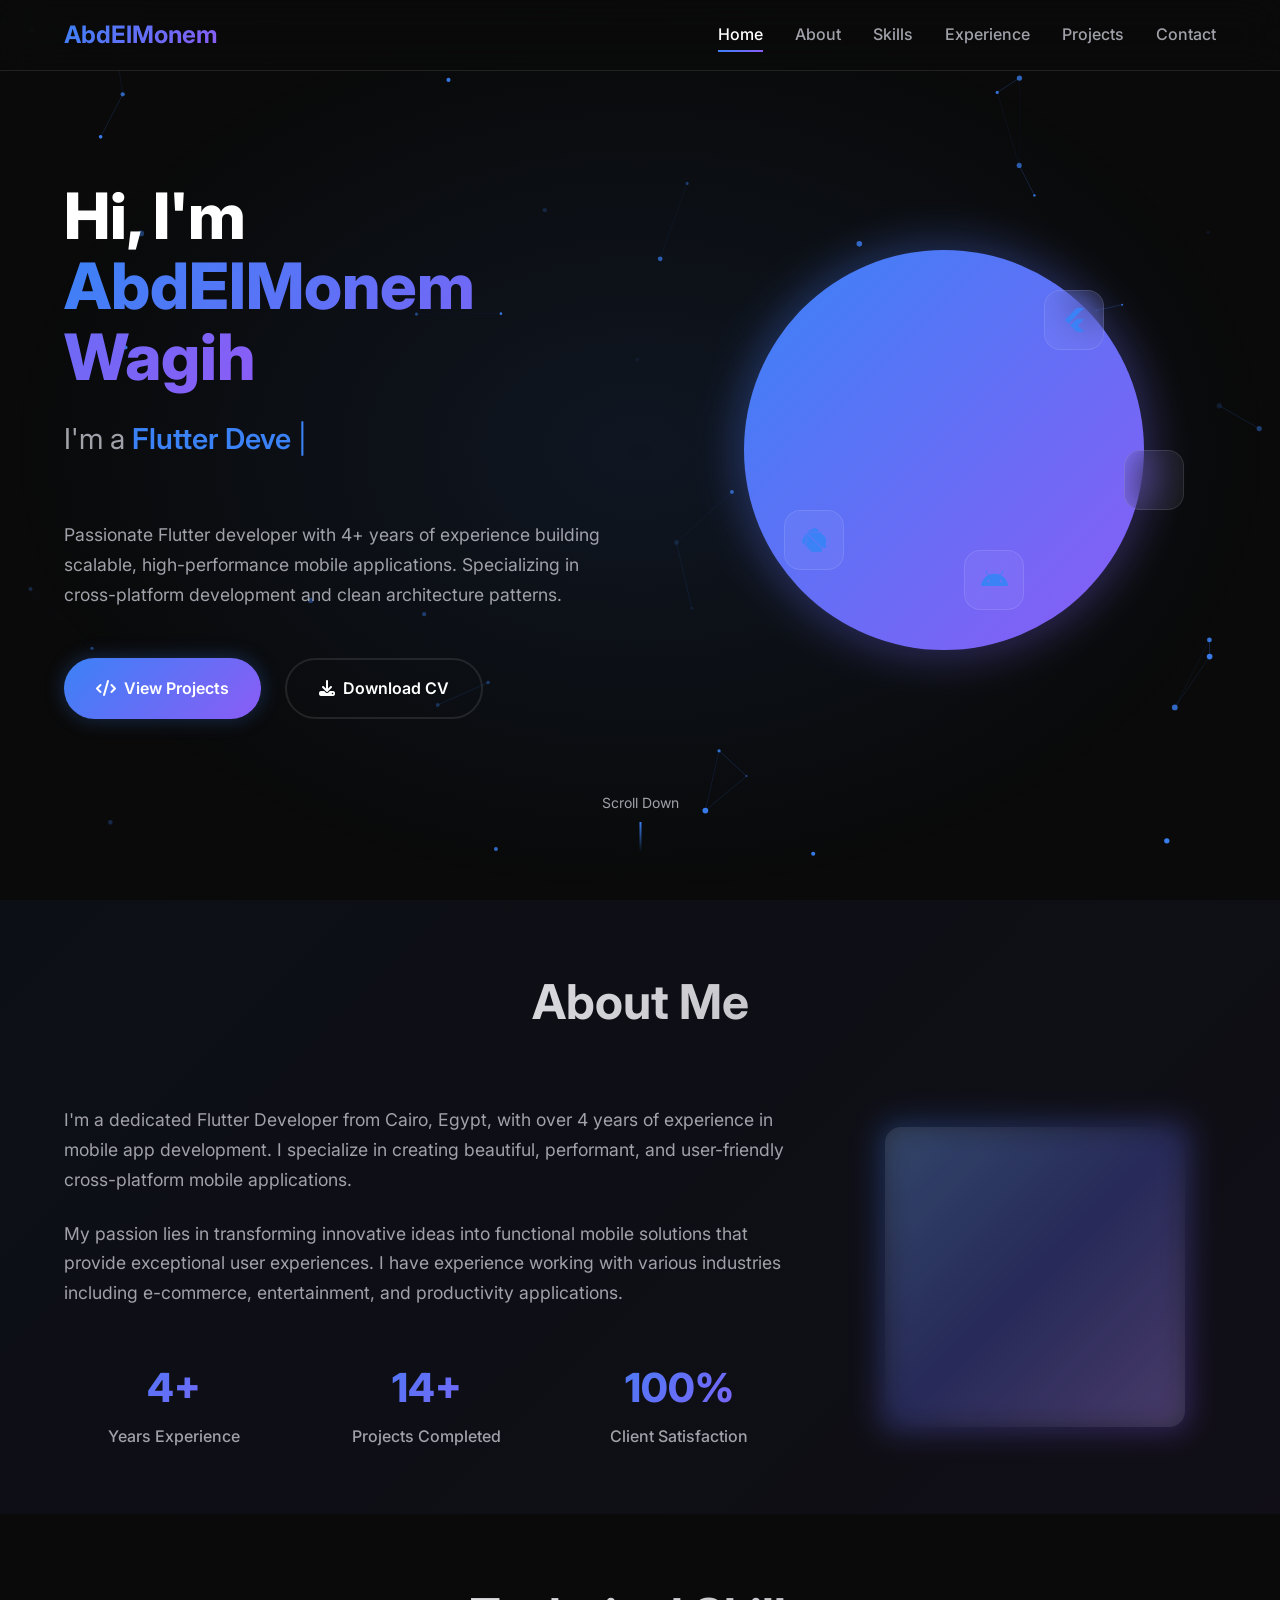
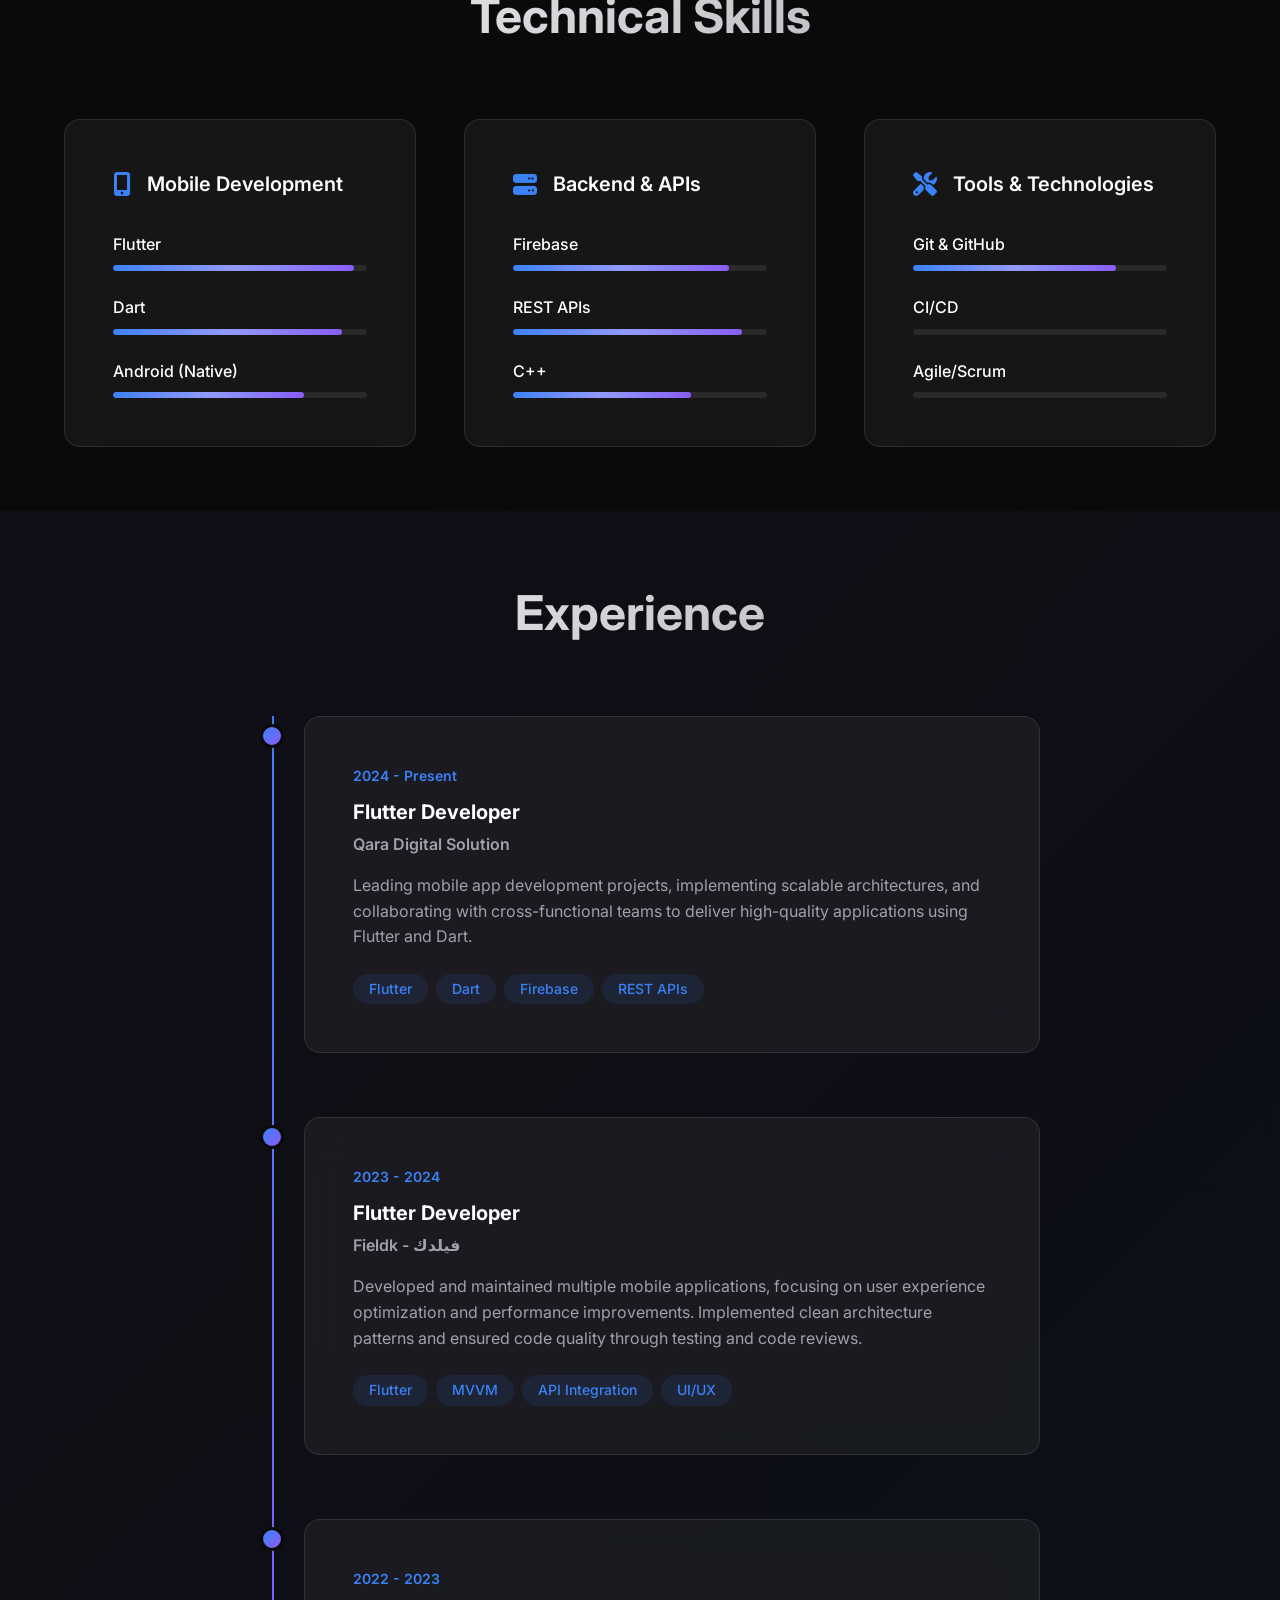
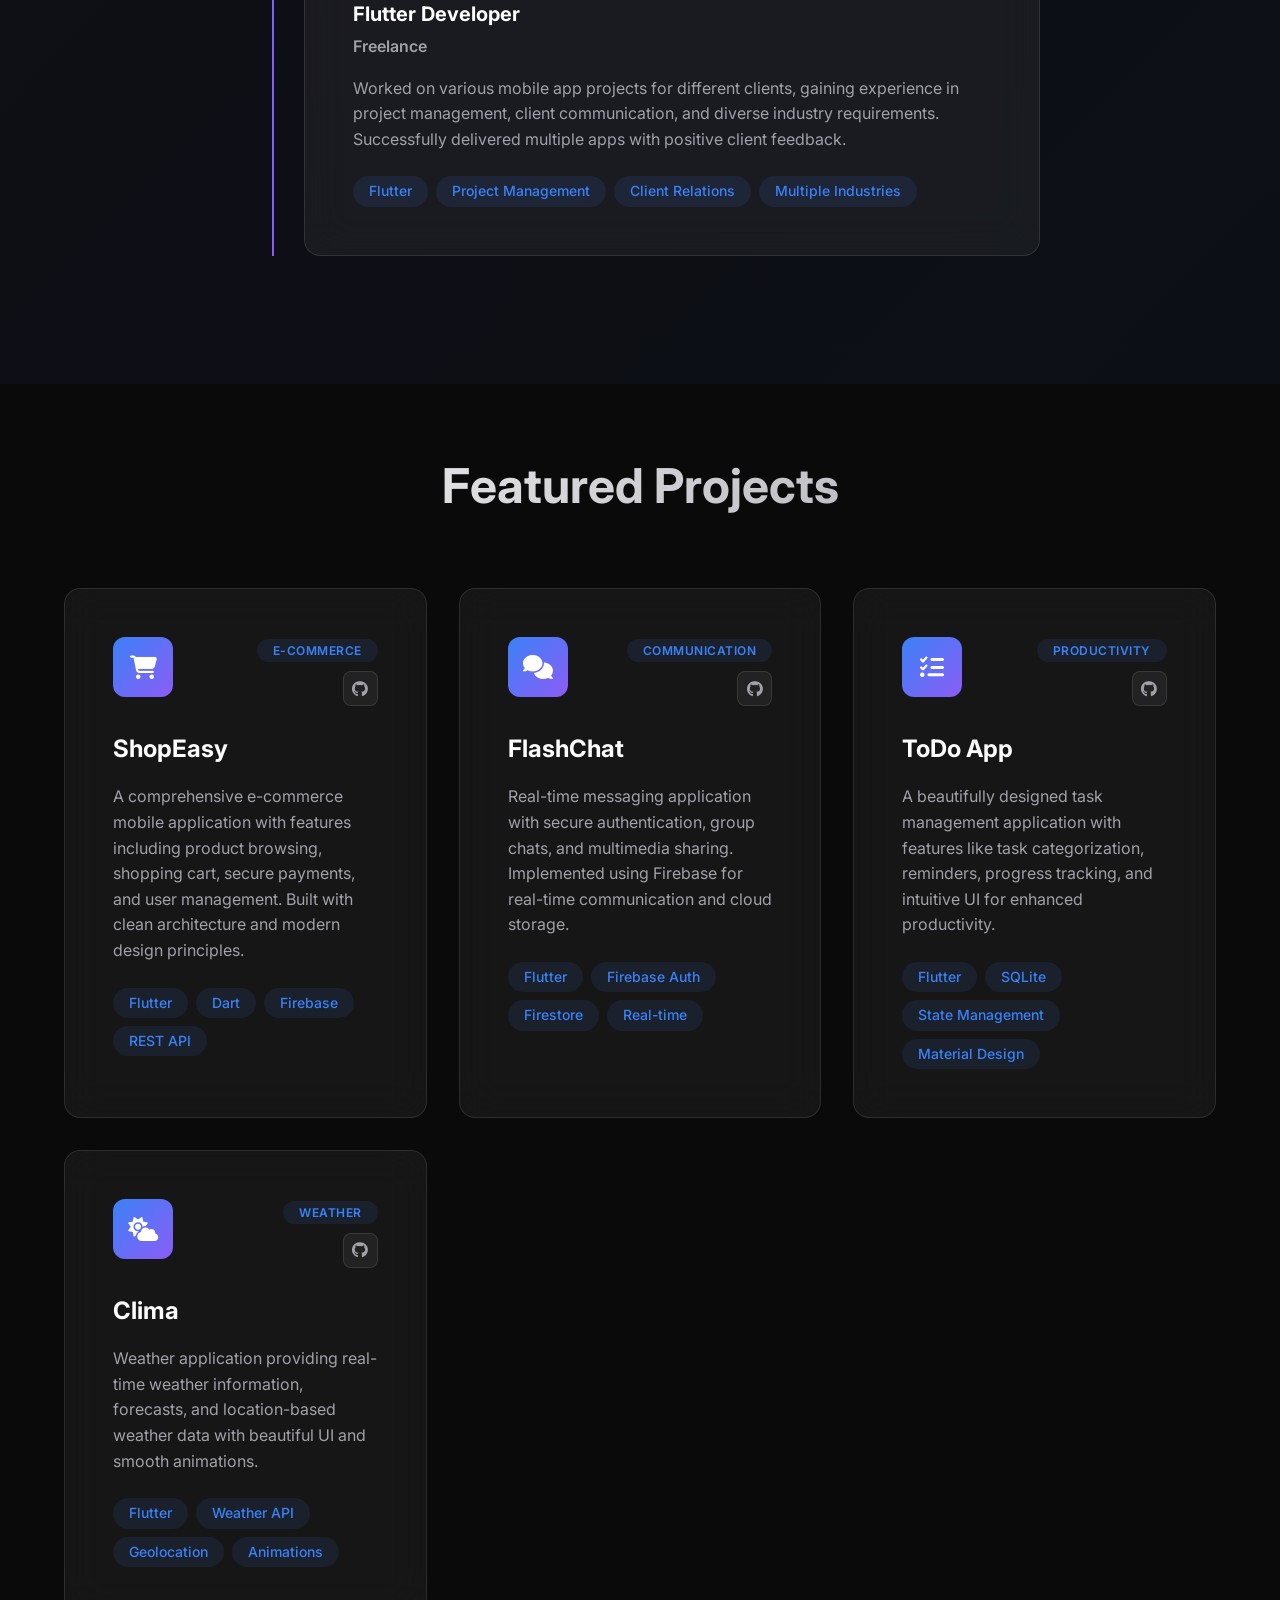
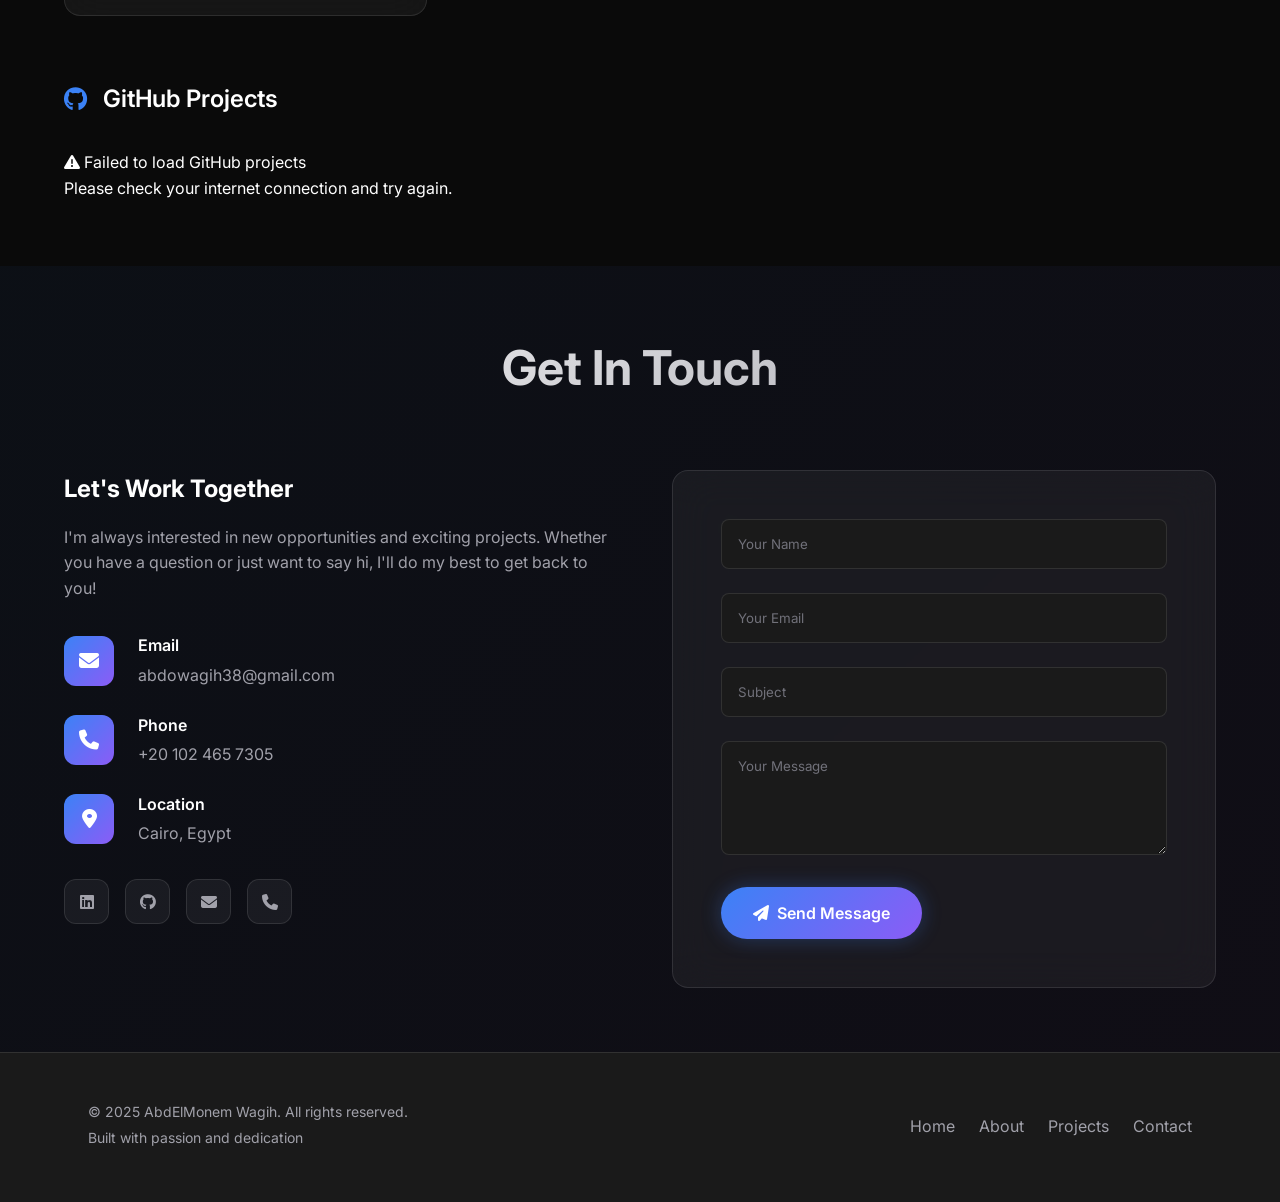
==== index.html @ d9d5246c "first version" ====
<!DOCTYPE html>
<html lang="en">
<head>
    <meta charset="UTF-8">
    <meta name="viewport" content="width=device-width, initial-scale=1.0">
    <title>AbdElMonem Wagih - Flutter Developer | Mobile App Developer</title>
    <meta name="description" content="AbdElMonem Wagih - Flutter Developer with 4+ years of experience in cross-platform mobile app development">
    
    <!-- Open Graph Meta Tags -->
    <meta property="og:title" content="AbdElMonem Wagih - Flutter Developer">
    <meta property="og:description" content="Experienced Flutter Developer specializing in cross-platform mobile applications">
    <meta property="og:type" content="website">
    <meta property="og:url" content="https://abdelmonem-wagih.github.io/portfolio/">
    
    <!-- Fonts -->
    <link rel="preconnect" href="https://fonts.googleapis.com">
    <link rel="preconnect" href="https://fonts.gstatic.com" crossorigin>
    <link href="https://fonts.googleapis.com/css2?family=Inter:wght@300;400;500;600;700;800&display=swap" rel="stylesheet">
    
    <!-- CSS -->
    <link rel="stylesheet" href="style.css">
    
    <!-- Icons -->
    <link rel="stylesheet" href="https://cdnjs.cloudflare.com/ajax/libs/font-awesome/6.4.0/css/all.min.css">
</head>
<body>
    <!-- Particle Background -->
    <canvas id="particleCanvas"></canvas>
    
    <!-- Navigation -->
    <nav class="nav">
        <div class="nav-container">
            <div class="nav-logo">
                <span class="logo-text">AbdElMonem</span>
            </div>
            <ul class="nav-menu">
                <li><a href="#home" class="nav-link">Home</a></li>
                <li><a href="#about" class="nav-link">About</a></li>
                <li><a href="#skills" class="nav-link">Skills</a></li>
                <li><a href="#experience" class="nav-link">Experience</a></li>
                <li><a href="#projects" class="nav-link">Projects</a></li>
                <li><a href="#contact" class="nav-link">Contact</a></li>
            </ul>
            <div class="nav-toggle">
                <span class="bar"></span>
                <span class="bar"></span>
                <span class="bar"></span>
            </div>
        </div>
    </nav>

    <!-- Hero Section -->
    <section id="home" class="hero">
        <div class="hero-container">
            <div class="hero-content">
                <div class="hero-text">
                    <h1 class="hero-title">
                        Hi, I'm <span class="highlight">AbdElMonem Wagih</span>
                    </h1>
                    <div class="typing-container">
                        <span class="typing-prefix">I'm a </span>
                        <span id="typing-text" class="typing-text">Flutter Developer</span>
                        <span class="typing-cursor">|</span>
                    </div>
                    <p class="hero-description">
                        Passionate Flutter developer with 4+ years of experience building scalable, 
                        high-performance mobile applications. Specializing in cross-platform development 
                        and clean architecture patterns.
                    </p>
                    <div class="hero-buttons">
                        <a href="#projects" class="btn btn-primary">
                            <i class="fas fa-code"></i>
                            View Projects
                        </a>
                        <a href="path/to/cv.pdf" class="btn btn-secondary" download>
                            <i class="fas fa-download"></i>
                            Download CV
                        </a>
                    </div>
                </div>
                <div class="hero-visual">
                    <div class="hero-image-container">
                        <div class="hero-image-bg"></div>
                        <div class="floating-elements">
                            <div class="floating-icon"><i class="fab fa-flutter"></i></div>
                            <div class="floating-icon"><i class="fab fa-dart-lang"></i></div>
                            <div class="floating-icon"><i class="fab fa-firebase"></i></div>
                            <div class="floating-icon"><i class="fab fa-android"></i></div>
                        </div>
                    </div>
                </div>
            </div>
            <div class="scroll-indicator">
                <span>Scroll Down</span>
                <div class="scroll-arrow"></div>
            </div>
        </div>
    </section>

    <!-- About Section -->
    <section id="about" class="about">
        <div class="container">
            <h2 class="section-title">About Me</h2>
            <div class="about-content">
                <div class="about-text">
                    <p>
                        I'm a dedicated Flutter Developer from Cairo, Egypt, with over 4 years of experience 
                        in mobile app development. I specialize in creating beautiful, performant, and 
                        user-friendly cross-platform mobile applications.
                    </p>
                    <p>
                        My passion lies in transforming innovative ideas into functional mobile solutions 
                        that provide exceptional user experiences. I have experience working with various 
                        industries including e-commerce, entertainment, and productivity applications.
                    </p>
                    <div class="about-stats">
                        <div class="stat">
                            <div class="stat-number">4+</div>
                            <div class="stat-label">Years Experience</div>
                        </div>
                        <div class="stat">
                            <div class="stat-number">14+</div>
                            <div class="stat-label">Projects Completed</div>
                        </div>
                        <div class="stat">
                            <div class="stat-number">100%</div>
                            <div class="stat-label">Client Satisfaction</div>
                        </div>
                    </div>
                </div>
                <div class="about-image">
                    <div class="image-container">
                        <div class="image-bg"></div>
                    </div>
                </div>
            </div>
        </div>
    </section>

    <!-- Skills Section -->
    <section id="skills" class="skills">
        <div class="container">
            <h2 class="section-title">Technical Skills</h2>
            <div class="skills-grid">
                <!-- Mobile Development -->
                <div class="skill-category">
                    <div class="category-header">
                        <i class="fas fa-mobile-alt"></i>
                        <h3>Mobile Development</h3>
                    </div>
                    <div class="skill-items">
                        <div class="skill-item">
                            <span class="skill-name">Flutter</span>
                            <div class="skill-bar">
                                <div class="skill-progress" data-width="95"></div>
                            </div>
                        </div>
                        <div class="skill-item">
                            <span class="skill-name">Dart</span>
                            <div class="skill-bar">
                                <div class="skill-progress" data-width="90"></div>
                            </div>
                        </div>
                        <div class="skill-item">
                            <span class="skill-name">Android (Native)</span>
                            <div class="skill-bar">
                                <div class="skill-progress" data-width="75"></div>
                            </div>
                        </div>
                    </div>
                </div>

                <!-- Backend & APIs -->
                <div class="skill-category">
                    <div class="category-header">
                        <i class="fas fa-server"></i>
                        <h3>Backend & APIs</h3>
                    </div>
                    <div class="skill-items">
                        <div class="skill-item">
                            <span class="skill-name">Firebase</span>
                            <div class="skill-bar">
                                <div class="skill-progress" data-width="85"></div>
                            </div>
                        </div>
                        <div class="skill-item">
                            <span class="skill-name">REST APIs</span>
                            <div class="skill-bar">
                                <div class="skill-progress" data-width="90"></div>
                            </div>
                        </div>
                        <div class="skill-item">
                            <span class="skill-name">C++</span>
                            <div class="skill-bar">
                                <div class="skill-progress" data-width="70"></div>
                            </div>
                        </div>
                    </div>
                </div>

                <!-- Tools & Technologies -->
                <div class="skill-category">
                    <div class="category-header">
                        <i class="fas fa-tools"></i>
                        <h3>Tools & Technologies</h3>
                    </div>
                    <div class="skill-items">
                        <div class="skill-item">
                            <span class="skill-name">Git & GitHub</span>
                            <div class="skill-bar">
                                <div class="skill-progress" data-width="80"></div>
                            </div>
                        </div>
                        <div class="skill-item">
                            <span class="skill-name">CI/CD</span>
                            <div class="skill-bar">
                                <div class="skill-progress" data-width="70"></div>
                            </div>
                        </div>
                        <div class="skill-item">
                            <span class="skill-name">Agile/Scrum</span>
                            <div class="skill-bar">
                                <div class="skill-progress" data-width="85"></div>
                            </div>
                        </div>
                    </div>
                </div>
            </div>
        </div>
    </section>

    <!-- Experience Section -->
    <section id="experience" class="experience">
        <div class="container">
            <h2 class="section-title">Experience</h2>
            <div class="timeline">
                <div class="timeline-item">
                    <div class="timeline-marker"></div>
                    <div class="timeline-content">
                        <div class="timeline-period">2024 - Present</div>
                        <h3 class="timeline-title">Flutter Developer</h3>
                        <h4 class="timeline-company">Qara Digital Solution</h4>
                        <p class="timeline-description">
                            Leading mobile app development projects, implementing scalable architectures, and 
                            collaborating with cross-functional teams to deliver high-quality applications 
                            using Flutter and Dart.
                        </p>
                        <div class="timeline-skills">
                            <span>Flutter</span>
                            <span>Dart</span>
                            <span>Firebase</span>
                            <span>REST APIs</span>
                        </div>
                    </div>
                </div>

                <div class="timeline-item">
                    <div class="timeline-marker"></div>
                    <div class="timeline-content">
                        <div class="timeline-period">2023 - 2024</div>
                        <h3 class="timeline-title">Flutter Developer</h3>
                        <h4 class="timeline-company">Fieldk - فيلدك</h4>
                        <p class="timeline-description">
                            Developed and maintained multiple mobile applications, focusing on user experience 
                            optimization and performance improvements. Implemented clean architecture patterns 
                            and ensured code quality through testing and code reviews.
                        </p>
                        <div class="timeline-skills">
                            <span>Flutter</span>
                            <span>MVVM</span>
                            <span>API Integration</span>
                            <span>UI/UX</span>
                        </div>
                    </div>
                </div>

                <div class="timeline-item">
                    <div class="timeline-marker"></div>
                    <div class="timeline-content">
                        <div class="timeline-period">2022 - 2023</div>
                        <h3 class="timeline-title">Flutter Developer</h3>
                        <h4 class="timeline-company">Freelance</h4>
                        <p class="timeline-description">
                            Worked on various mobile app projects for different clients, gaining experience 
                            in project management, client communication, and diverse industry requirements. 
                            Successfully delivered multiple apps with positive client feedback.
                        </p>
                        <div class="timeline-skills">
                            <span>Flutter</span>
                            <span>Project Management</span>
                            <span>Client Relations</span>
                            <span>Multiple Industries</span>
                        </div>
                    </div>
                </div>
            </div>
        </div>
    </section>

    <!-- Projects Section -->
    <section id="projects" class="projects">
        <div class="container">
            <h2 class="section-title">Featured Projects</h2>
            
            <!-- Featured Projects from CV -->
            <div class="projects-grid">
                <div class="project-card featured">
                    <div class="project-header">
                        <div class="project-icon">
                            <i class="fas fa-shopping-cart"></i>
                        </div>
                        <div class="project-meta">
                            <span class="project-type">E-Commerce</span>
                            <div class="project-links">
                                <a href="https://github.com/Abdelmonem-wagih/ShopEasy" class="project-link" target="_blank"><i class="fab fa-github"></i></a>
                            </div>
                        </div>
                    </div>
                    <h3 class="project-title">ShopEasy</h3>
                    <p class="project-description">
                        A comprehensive e-commerce mobile application with features including product browsing, 
                        shopping cart, secure payments, and user management. Built with clean architecture and 
                        modern design principles.
                    </p>
                    <div class="project-tech">
                        <span>Flutter</span>
                        <span>Dart</span>
                        <span>Firebase</span>
                        <span>REST API</span>
                    </div>
                </div>

                <div class="project-card featured">
                    <div class="project-header">
                        <div class="project-icon">
                            <i class="fas fa-comments"></i>
                        </div>
                        <div class="project-meta">
                            <span class="project-type">Communication</span>
                            <div class="project-links">
                                <a href="https://github.com/Abdelmonem-wagih/FlashChat" class="project-link" target="_blank"><i class="fab fa-github"></i></a>
                            </div>
                        </div>
                    </div>
                    <h3 class="project-title">FlashChat</h3>
                    <p class="project-description">
                        Real-time messaging application with secure authentication, group chats, and 
                        multimedia sharing. Implemented using Firebase for real-time communication and 
                        cloud storage.
                    </p>
                    <div class="project-tech">
                        <span>Flutter</span>
                        <span>Firebase Auth</span>
                        <span>Firestore</span>
                        <span>Real-time</span>
                    </div>
                </div>

                <div class="project-card featured">
                    <div class="project-header">
                        <div class="project-icon">
                            <i class="fas fa-tasks"></i>
                        </div>
                        <div class="project-meta">
                            <span class="project-type">Productivity</span>
                            <div class="project-links">
                                <a href="https://github.com/Abdelmonem-wagih/ToDo" class="project-link" target="_blank"><i class="fab fa-github"></i></a>
                            </div>
                        </div>
                    </div>
                    <h3 class="project-title">ToDo App</h3>
                    <p class="project-description">
                        A beautifully designed task management application with features like task categorization, 
                        reminders, progress tracking, and intuitive UI for enhanced productivity.
                    </p>
                    <div class="project-tech">
                        <span>Flutter</span>
                        <span>SQLite</span>
                        <span>State Management</span>
                        <span>Material Design</span>
                    </div>
                </div>

                <div class="project-card featured">
                    <div class="project-header">
                        <div class="project-icon">
                            <i class="fas fa-cloud-sun"></i>
                        </div>
                        <div class="project-meta">
                            <span class="project-type">Weather</span>
                            <div class="project-links">
                                <a href="https://github.com/Abdelmonem-wagih/Clima" class="project-link" target="_blank"><i class="fab fa-github"></i></a>
                            </div>
                        </div>
                    </div>
                    <h3 class="project-title">Clima</h3>
                    <p class="project-description">
                        Weather application providing real-time weather information, forecasts, and location-based 
                        weather data with beautiful UI and smooth animations.
                    </p>
                    <div class="project-tech">
                        <span>Flutter</span>
                        <span>Weather API</span>
                        <span>Geolocation</span>
                        <span>Animations</span>
                    </div>
                </div>
            </div>

            <!-- GitHub Projects Section -->
            <div class="github-projects">
                <h3 class="subsection-title">
                    <i class="fab fa-github"></i>
                    GitHub Projects
                </h3>
                <div id="github-projects-container" class="github-grid">
                    <!-- GitHub projects will be loaded here by JavaScript -->
                    <div class="loading-placeholder">
                        <i class="fas fa-spinner fa-spin"></i>
                        <span>Loading GitHub projects...</span>
                    </div>
                </div>
            </div>
        </div>
    </section>

    <!-- Contact Section -->
    <section id="contact" class="contact">
        <div class="container">
            <h2 class="section-title">Get In Touch</h2>
            <div class="contact-content">
                <div class="contact-info">
                    <h3>Let's Work Together</h3>
                    <p>
                        I'm always interested in new opportunities and exciting projects. 
                        Whether you have a question or just want to say hi, I'll do my best to get back to you!
                    </p>
                    
                    <div class="contact-items">
                        <div class="contact-item">
                            <div class="contact-icon">
                                <i class="fas fa-envelope"></i>
                            </div>
                            <div class="contact-details">
                                <h4>Email</h4>
                                <a href="mailto:abdowagih38@gmail.com">abdowagih38@gmail.com</a>
                            </div>
                        </div>
                        
                        <div class="contact-item">
                            <div class="contact-icon">
                                <i class="fas fa-phone"></i>
                            </div>
                            <div class="contact-details">
                                <h4>Phone</h4>
                                <a href="tel:+201024657305">+20 102 465 7305</a>
                            </div>
                        </div>
                        
                        <div class="contact-item">
                            <div class="contact-icon">
                                <i class="fas fa-map-marker-alt"></i>
                            </div>
                            <div class="contact-details">
                                <h4>Location</h4>
                                <span>Cairo, Egypt</span>
                            </div>
                        </div>
                    </div>
                    
                    <div class="social-links">
                        <a href="https://www.linkedin.com/in/abdelmonem-wagih-0301ba197" target="_blank" class="social-link">
                            <i class="fab fa-linkedin"></i>
                        </a>
                        <a href="https://github.com/Abdelmonem-wagih" target="_blank" class="social-link">
                            <i class="fab fa-github"></i>
                        </a>
                        <a href="mailto:abdowagih38@gmail.com" class="social-link">
                            <i class="fas fa-envelope"></i>
                        </a>
                        <a href="tel:+201024657305" class="social-link">
                            <i class="fas fa-phone"></i>
                        </a>
                    </div>
                </div>
                
                <div class="contact-form">
                    <form id="contact-form">
                        <div class="form-group">
                            <input type="text" id="name" name="name" placeholder="Your Name" required>
                        </div>
                        <div class="form-group">
                            <input type="email" id="email" name="email" placeholder="Your Email" required>
                        </div>
                        <div class="form-group">
                            <input type="text" id="subject" name="subject" placeholder="Subject" required>
                        </div>
                        <div class="form-group">
                            <textarea id="message" name="message" placeholder="Your Message" rows="5" required></textarea>
                        </div>
                        <button type="submit" class="btn btn-primary">
                            <i class="fas fa-paper-plane"></i>
                            Send Message
                        </button>
                    </form>
                </div>
            </div>
        </div>
    </section>

    <!-- Footer -->
    <footer class="footer">
        <div class="container">
            <div class="footer-content">
                <div class="footer-text">
                    <p>&copy; 2025 AbdElMonem Wagih. All rights reserved.</p>
                    <p>Built with passion and dedication</p>
                </div>
                <div class="footer-links">
                    <a href="#home">Home</a>
                    <a href="#about">About</a>
                    <a href="#projects">Projects</a>
                    <a href="#contact">Contact</a>
                </div>
            </div>
        </div>
    </footer>

    <!-- JavaScript -->
    <script src="script.js"></script>
</body>
</html>
---- style.css ----
/* ===== CSS VARIABLES ===== */
:root {
    /* Colors */
    --bg-primary: #0a0a0a;
    --bg-secondary: #1a1a1a;
    --bg-tertiary: #2a2a2a;
    --glass-bg: rgba(255, 255, 255, 0.05);
    --glass-border: rgba(255, 255, 255, 0.1);
    --accent: #3b82f6;
    --accent-hover: #2563eb;
    --accent-light: rgba(59, 130, 246, 0.1);
    --text-primary: #ffffff;
    --text-secondary: #a1a1aa;
    --text-muted: #71717a;
    --success: #10b981;
    --warning: #f59e0b;
    --error: #ef4444;
    --purple: #8b5cf6;
    --pink: #ec4899;
    
    /* Typography */
    --font-heading: 'Inter', system-ui, sans-serif;
    --font-body: 'Inter', system-ui, sans-serif;
    --font-mono: 'Monaco', 'Menlo', 'Ubuntu Mono', monospace;
    
    /* Spacing */
    --space-xs: 0.25rem;
    --space-sm: 0.5rem;
    --space-md: 1rem;
    --space-lg: 1.5rem;
    --space-xl: 2rem;
    --space-2xl: 3rem;
    --space-3xl: 4rem;
    
    /* Borders */
    --radius-sm: 0.375rem;
    --radius-md: 0.5rem;
    --radius-lg: 0.75rem;
    --radius-xl: 1rem;
    --radius-full: 999px;
    
    /* Shadows */
    --shadow-sm: 0 1px 2px 0 rgba(0, 0, 0, 0.05);
    --shadow-md: 0 4px 6px -1px rgba(0, 0, 0, 0.1), 0 2px 4px -1px rgba(0, 0, 0, 0.06);
    --shadow-lg: 0 10px 15px -3px rgba(0, 0, 0, 0.1), 0 4px 6px -2px rgba(0, 0, 0, 0.05);
    --shadow-xl: 0 20px 25px -5px rgba(0, 0, 0, 0.1), 0 10px 10px -5px rgba(0, 0, 0, 0.04);
    --shadow-glow: 0 0 20px rgba(59, 130, 246, 0.3);
    
    /* Transitions */
    --transition-fast: 0.15s ease;
    --transition-normal: 0.3s ease;
    --transition-slow: 0.5s ease;
}

/* ===== RESET & BASE STYLES ===== */
* {
    margin: 0;
    padding: 0;
    box-sizing: border-box;
}

html {
    scroll-behavior: smooth;
    font-size: 16px;
}

body {
    font-family: var(--font-body);
    background: var(--bg-primary);
    color: var(--text-primary);
    line-height: 1.6;
    overflow-x: hidden;
    min-height: 100vh;
}

/* ===== UTILITY CLASSES ===== */
.container {
    max-width: 1200px;
    margin: 0 auto;
    padding: 0 var(--space-lg);
}

.glass {
    background: var(--glass-bg);
    backdrop-filter: blur(20px);
    border: 1px solid var(--glass-border);
}

.text-gradient {
    background: linear-gradient(135deg, var(--accent) 0%, var(--purple) 100%);
    -webkit-background-clip: text;
    -webkit-text-fill-color: transparent;
    background-clip: text;
}

/* ===== PARTICLE CANVAS ===== */
#particleCanvas {
    position: fixed;
    top: 0;
    left: 0;
    width: 100%;
    height: 100%;
    z-index: -1;
    pointer-events: none;
}

/* ===== NAVIGATION ===== */
.nav {
    position: fixed;
    top: 0;
    left: 0;
    right: 0;
    z-index: 1000;
    padding: var(--space-md) 0;
    background: rgba(10, 10, 10, 0.8);
    backdrop-filter: blur(20px);
    border-bottom: 1px solid var(--glass-border);
    transition: var(--transition-normal);
}

.nav.scrolled {
    padding: var(--space-sm) 0;
    background: rgba(10, 10, 10, 0.95);
}

.nav-container {
    display: flex;
    align-items: center;
    justify-content: space-between;
    max-width: 1200px;
    margin: 0 auto;
    padding: 0 var(--space-lg);
}

.nav-logo {
    font-size: 1.5rem;
    font-weight: 700;
    color: var(--text-primary);
    text-decoration: none;
}

.logo-text {
    background: linear-gradient(135deg, var(--accent), var(--purple));
    -webkit-background-clip: text;
    -webkit-text-fill-color: transparent;
    background-clip: text;
}

.nav-menu {
    display: flex;
    list-style: none;
    gap: var(--space-xl);
}

.nav-link {
    color: var(--text-secondary);
    text-decoration: none;
    font-weight: 500;
    position: relative;
    transition: var(--transition-normal);
}

.nav-link::after {
    content: '';
    position: absolute;
    bottom: -0.5rem;
    left: 0;
    width: 0;
    height: 2px;
    background: linear-gradient(135deg, var(--accent), var(--purple));
    transition: var(--transition-normal);
}

.nav-link:hover,
.nav-link.active {
    color: var(--text-primary);
}

.nav-link:hover::after,
.nav-link.active::after {
    width: 100%;
}

.nav-toggle {
    display: none;
    flex-direction: column;
    gap: 0.25rem;
    cursor: pointer;
}

.bar {
    width: 25px;
    height: 2px;
    background: var(--text-primary);
    transition: var(--transition-normal);
}

/* ===== HERO SECTION ===== */
.hero {
    min-height: 100vh;
    display: flex;
    align-items: center;
    position: relative;
    padding: var(--space-3xl) 0;
    background: radial-gradient(ellipse at center, rgba(59, 130, 246, 0.1) 0%, transparent 70%);
}

.hero-container {
    max-width: 1200px;
    margin: 0 auto;
    padding: 0 var(--space-lg);
    width: 100%;
}

.hero-content {
    display: grid;
    grid-template-columns: 1fr 1fr;
    gap: var(--space-3xl);
    align-items: center;
}

.hero-title {
    font-size: clamp(2.5rem, 5vw, 4rem);
    font-weight: 800;
    line-height: 1.1;
    margin-bottom: var(--space-lg);
}

.highlight {
    background: linear-gradient(135deg, var(--accent), var(--purple));
    -webkit-background-clip: text;
    -webkit-text-fill-color: transparent;
    background-clip: text;
}

.typing-container {
    font-size: clamp(1.25rem, 3vw, 1.8rem);
    margin-bottom: var(--space-xl);
    min-height: 2.5em;
}

.typing-prefix {
    color: var(--text-secondary);
}

.typing-text {
    color: var(--accent);
    font-weight: 600;
}

.typing-cursor {
    color: var(--accent);
    animation: blink 1s infinite;
}

@keyframes blink {
    0%, 50% { opacity: 1; }
    51%, 100% { opacity: 0; }
}

.hero-description {
    font-size: 1.1rem;
    color: var(--text-secondary);
    line-height: 1.7;
    margin-bottom: var(--space-2xl);
    max-width: 600px;
}

.hero-buttons {
    display: flex;
    gap: var(--space-lg);
    flex-wrap: wrap;
}

.btn {
    display: inline-flex;
    align-items: center;
    gap: var(--space-sm);
    padding: var(--space-md) var(--space-xl);
    border-radius: var(--radius-full);
    font-weight: 600;
    text-decoration: none;
    transition: var(--transition-normal);
    border: none;
    cursor: pointer;
    font-family: var(--font-body);
    font-size: 1rem;
}

.btn-primary {
    background: linear-gradient(135deg, var(--accent), var(--purple));
    color: var(--text-primary);
    box-shadow: var(--shadow-glow);
}

.btn-primary:hover {
    transform: translateY(-2px);
    box-shadow: 0 10px 30px rgba(59, 130, 246, 0.4);
}

.btn-secondary {
    background: transparent;
    color: var(--text-primary);
    border: 2px solid var(--glass-border);
}

.btn-secondary:hover {
    background: var(--glass-bg);
    border-color: var(--accent);
    transform: translateY(-2px);
}

.hero-visual {
    position: relative;
    display: flex;
    justify-content: center;
    align-items: center;
}

.hero-image-container {
    position: relative;
    width: 400px;
    height: 400px;
}

.hero-image-bg {
    width: 100%;
    height: 100%;
    background: linear-gradient(135deg, var(--accent), var(--purple));
    border-radius: 50%;
    position: relative;
    animation: float 6s ease-in-out infinite;
}

.hero-image-bg::before {
    content: '';
    position: absolute;
    inset: -10px;
    background: linear-gradient(135deg, var(--accent), var(--purple));
    border-radius: 50%;
    z-index: -1;
    filter: blur(20px);
    opacity: 0.3;
}

@keyframes float {
    0%, 100% { transform: translateY(0px); }
    50% { transform: translateY(-20px); }
}

.floating-elements {
    position: absolute;
    inset: 0;
}

.floating-icon {
    position: absolute;
    width: 60px;
    height: 60px;
    background: var(--glass-bg);
    backdrop-filter: blur(20px);
    border: 1px solid var(--glass-border);
    border-radius: var(--radius-xl);
    display: flex;
    align-items: center;
    justify-content: center;
    font-size: 1.5rem;
    color: var(--accent);
    animation: floatIcon 4s ease-in-out infinite;
}

.floating-icon:nth-child(1) {
    top: 10%;
    right: 10%;
    animation-delay: 0s;
}

.floating-icon:nth-child(2) {
    bottom: 20%;
    left: 10%;
    animation-delay: 1s;
}

.floating-icon:nth-child(3) {
    top: 50%;
    right: -10%;
    animation-delay: 2s;
}

.floating-icon:nth-child(4) {
    bottom: 10%;
    right: 30%;
    animation-delay: 3s;
}

@keyframes floatIcon {
    0%, 100% { transform: translateY(0px) rotate(0deg); }
    50% { transform: translateY(-10px) rotate(10deg); }
}

.scroll-indicator {
    position: absolute;
    bottom: var(--space-2xl);
    left: 50%;
    transform: translateX(-50%);
    display: flex;
    flex-direction: column;
    align-items: center;
    gap: var(--space-sm);
    color: var(--text-secondary);
    font-size: 0.875rem;
}

.scroll-arrow {
    width: 2px;
    height: 30px;
    background: linear-gradient(to bottom, var(--accent), transparent);
    animation: scrollArrow 2s ease-in-out infinite;
}

@keyframes scrollArrow {
    0%, 100% { transform: translateY(0); opacity: 1; }
    50% { transform: translateY(10px); opacity: 0.5; }
}

/* ===== SECTION STYLES ===== */
section {
    padding: var(--space-3xl) 0;
    position: relative;
}

.section-title {
    font-size: clamp(2rem, 4vw, 3rem);
    font-weight: 700;
    text-align: center;
    margin-bottom: var(--space-3xl);
    background: linear-gradient(135deg, var(--text-primary), var(--text-secondary));
    -webkit-background-clip: text;
    -webkit-text-fill-color: transparent;
    background-clip: text;
}

.subsection-title {
    font-size: 1.5rem;
    font-weight: 600;
    margin-bottom: var(--space-xl);
    display: flex;
    align-items: center;
    gap: var(--space-md);
    color: var(--text-primary);
}

.subsection-title i {
    color: var(--accent);
}

/* ===== ABOUT SECTION ===== */
.about {
    background: linear-gradient(135deg, rgba(59, 130, 246, 0.05) 0%, rgba(139, 92, 246, 0.05) 100%);
}

.about-content {
    display: grid;
    grid-template-columns: 2fr 1fr;
    gap: var(--space-3xl);
    align-items: center;
}

.about-text p {
    font-size: 1.1rem;
    color: var(--text-secondary);
    line-height: 1.7;
    margin-bottom: var(--space-lg);
}

.about-stats {
    display: grid;
    grid-template-columns: repeat(3, 1fr);
    gap: var(--space-xl);
    margin-top: var(--space-2xl);
}

.stat {
    text-align: center;
}

.stat-number {
    font-size: 2.5rem;
    font-weight: 800;
    background: linear-gradient(135deg, var(--accent), var(--purple));
    -webkit-background-clip: text;
    -webkit-text-fill-color: transparent;
    background-clip: text;
    margin-bottom: var(--space-xs);
}

.stat-label {
    color: var(--text-secondary);
    font-weight: 500;
}

.about-image {
    display: flex;
    justify-content: center;
}

.image-container {
    width: 300px;
    height: 300px;
    position: relative;
}

.image-bg {
    width: 100%;
    height: 100%;
    background: linear-gradient(135deg, var(--accent), var(--purple));
    border-radius: var(--radius-xl);
    position: relative;
    background-image: linear-gradient(135deg, 
        rgba(255, 255, 255, 0.1) 0%, 
        transparent 50%, 
        rgba(255, 255, 255, 0.1) 100%);
}

.image-bg::before {
    content: '';
    position: absolute;
    inset: -5px;
    background: linear-gradient(135deg, var(--accent), var(--purple));
    border-radius: var(--radius-xl);
    z-index: -1;
    filter: blur(15px);
    opacity: 0.3;
}

/* ===== SKILLS SECTION ===== */
.skills-grid {
    display: grid;
    grid-template-columns: repeat(auto-fit, minmax(350px, 1fr));
    gap: var(--space-2xl);
}

.skill-category {
    background: var(--glass-bg);
    backdrop-filter: blur(20px);
    border: 1px solid var(--glass-border);
    border-radius: var(--radius-xl);
    padding: var(--space-2xl);
    transition: var(--transition-normal);
}

.skill-category:hover {
    transform: translateY(-5px);
    box-shadow: var(--shadow-xl);
}

.category-header {
    display: flex;
    align-items: center;
    gap: var(--space-md);
    margin-bottom: var(--space-xl);
}

.category-header i {
    font-size: 1.5rem;
    color: var(--accent);
}

.category-header h3 {
    font-size: 1.25rem;
    font-weight: 600;
    color: var(--text-primary);
}

.skill-items {
    display: flex;
    flex-direction: column;
    gap: var(--space-lg);
}

.skill-item {
    display: flex;
    flex-direction: column;
    gap: var(--space-sm);
}

.skill-name {
    font-weight: 500;
    color: var(--text-primary);
}

.skill-bar {
    width: 100%;
    height: 6px;
    background: var(--bg-tertiary);
    border-radius: var(--radius-full);
    overflow: hidden;
}

.skill-progress {
    height: 100%;
    background: linear-gradient(135deg, var(--accent), var(--purple));
    border-radius: var(--radius-full);
    width: 0;
    transition: width 1.5s cubic-bezier(0.4, 0, 0.2, 1);
    position: relative;
}

.skill-progress::after {
    content: '';
    position: absolute;
    top: 0;
    right: 0;
    width: 100%;
    height: 100%;
    background: linear-gradient(90deg, transparent, rgba(255, 255, 255, 0.3), transparent);
    animation: shimmer 2s ease-in-out infinite;
}

@keyframes shimmer {
    0% { transform: translateX(-100%); }
    100% { transform: translateX(100%); }
}

/* ===== EXPERIENCE SECTION ===== */
.experience {
    background: linear-gradient(135deg, rgba(139, 92, 246, 0.05) 0%, rgba(59, 130, 246, 0.05) 100%);
}

.timeline {
    position: relative;
    max-width: 800px;
    margin: 0 auto;
}

.timeline::before {
    content: '';
    position: absolute;
    left: 2rem;
    top: 0;
    bottom: 0;
    width: 2px;
    background: linear-gradient(to bottom, var(--accent), var(--purple));
}

.timeline-item {
    position: relative;
    margin-bottom: var(--space-3xl);
    padding-left: var(--space-3xl);
}

.timeline-marker {
    position: absolute;
    left: 1.25rem;
    top: 0.5rem;
    width: 1.5rem;
    height: 1.5rem;
    background: linear-gradient(135deg, var(--accent), var(--purple));
    border-radius: 50%;
    border: 3px solid var(--bg-primary);
}

.timeline-content {
    background: var(--glass-bg);
    backdrop-filter: blur(20px);
    border: 1px solid var(--glass-border);
    border-radius: var(--radius-xl);
    padding: var(--space-2xl);
    transition: var(--transition-normal);
}

.timeline-content:hover {
    transform: translateY(-5px);
    box-shadow: var(--shadow-xl);
}

.timeline-period {
    color: var(--accent);
    font-weight: 600;
    font-size: 0.875rem;
    margin-bottom: var(--space-sm);
}

.timeline-title {
    font-size: 1.25rem;
    font-weight: 700;
    color: var(--text-primary);
    margin-bottom: var(--space-xs);
}

.timeline-company {
    color: var(--text-secondary);
    font-weight: 600;
    margin-bottom: var(--space-md);
}

.timeline-description {
    color: var(--text-secondary);
    line-height: 1.6;
    margin-bottom: var(--space-lg);
}

.timeline-skills {
    display: flex;
    flex-wrap: wrap;
    gap: var(--space-sm);
}

.timeline-skills span {
    background: rgba(59, 130, 246, 0.1);
    color: var(--accent);
    padding: var(--space-xs) var(--space-md);
    border-radius: var(--radius-full);
    font-size: 0.875rem;
    font-weight: 500;
}

/* ===== PROJECTS SECTION ===== */
.projects-grid {
    display: grid;
    grid-template-columns: repeat(auto-fit, minmax(350px, 1fr));
    gap: var(--space-xl);
    margin-bottom: var(--space-3xl);
}

.project-card {
    background: var(--glass-bg);
    backdrop-filter: blur(20px);
    border: 1px solid var(--glass-border);
    border-radius: var(--radius-xl);
    padding: var(--space-2xl);
    transition: var(--transition-normal);
    position: relative;
    overflow: hidden;
}

.project-card::before {
    content: '';
    position: absolute;
    inset: 0;
    background: linear-gradient(135deg, rgba(59, 130, 246, 0.1), rgba(139, 92, 246, 0.1));
    opacity: 0;
    transition: var(--transition-normal);
}

.project-card:hover::before {
    opacity: 1;
}

.project-card:hover {
    transform: translateY(-10px) scale(1.02);
    box-shadow: var(--shadow-xl);
}

.project-header {
    display: flex;
    justify-content: space-between;
    align-items: flex-start;
    margin-bottom: var(--space-lg);
    position: relative;
    z-index: 2;
}

.project-icon {
    width: 60px;
    height: 60px;
    background: linear-gradient(135deg, var(--accent), var(--purple));
    border-radius: var(--radius-lg);
    display: flex;
    align-items: center;
    justify-content: center;
    font-size: 1.5rem;
    color: var(--text-primary);
}

.project-meta {
    text-align: right;
}

.project-type {
    background: rgba(59, 130, 246, 0.1);
    color: var(--accent);
    padding: var(--space-xs) var(--space-md);
    border-radius: var(--radius-full);
    font-size: 0.75rem;
    font-weight: 600;
    text-transform: uppercase;
    letter-spacing: 0.5px;
}

.project-links {
    display: flex;
    gap: var(--space-sm);
    margin-top: var(--space-sm);
    justify-content: flex-end;
}

.project-link {
    width: 35px;
    height: 35px;
    background: var(--glass-bg);
    border: 1px solid var(--glass-border);
    border-radius: var(--radius-md);
    display: flex;
    align-items: center;
    justify-content: center;
    color: var(--text-secondary);
    text-decoration: none;
    transition: var(--transition-normal);
}

.project-link:hover {
    color: var(--accent);
    border-color: var(--accent);
    transform: translateY(-2px);
}

.project-title {
    font-size: 1.5rem;
    font-weight: 700;
    color: var(--text-primary);
    margin-bottom: var(--space-md);
    position: relative;
    z-index: 2;
}

.project-description {
    color: var(--text-secondary);
    line-height: 1.6;
    margin-bottom: var(--space-lg);
    position: relative;
    z-index: 2;
}

.project-tech {
    display: flex;
    flex-wrap: wrap;
    gap: var(--space-sm);
    position: relative;
    z-index: 2;
}

.project-tech span {
    background: rgba(59, 130, 246, 0.1);
    color: var(--accent);
    padding: var(--space-xs) var(--space-md);
    border-radius: var(--radius-full);
    font-size: 0.875rem;
    font-weight: 500;
}

/* GitHub Projects */
.github-grid {
    display: grid;
    grid-template-columns: repeat(auto-fit, minmax(300px, 1fr));
    gap: var(--space-xl);
}

.github-card {
    background: var(--glass-bg);
    backdrop-filter: blur(20px);
    border: 1px solid var(--glass-border);
    border-radius: var(--radius-lg);
    padding: var(--space-lg);
    transition: var(--transition-normal);
    display: flex;
    flex-direction: column;
}

.github-card:hover {
    transform: translateY(-5px);
    box-shadow: var(--shadow-lg);
}

.github-header {
    display: flex;
    justify-content: space-between;
    align-items: center;
    margin-bottom: var(--space-md);
}

.github-title {
    font-weight: 600;
    color: var(--text-primary);
    text-decoration: none;
}

.github-title:hover {
    color: var(--accent);
}

.github-stats {
    display: flex;
    gap: var(--space-md);
    font-size: 0.875rem;
    color: var(--text-secondary);
}

.github-description {
    color: var(--text-secondary);
    line-height: 1.5;
    margin-bottom: var(--space-md);
    flex-grow: 1;
}

.github-footer {
    display: flex;
    justify-content: space-between;
    align-items: center;
}

.github-language {
    display: flex;
    align-items: center;
    gap: var(--space-sm);
    font-size: 0.875rem;
    color: var(--text-secondary);
}

.language-dot {
    width: 10px;
    height: 10px;
    border-radius: 50%;
}

.loading-placeholder {
    display: flex;
    flex-direction: column;
    align-items: center;
    gap: var(--space-md);
    padding: var(--space-2xl);
    color: var(--text-secondary);
}

.loading-placeholder i {
    font-size: 2rem;
    color: var(--accent);
}

/* ===== CONTACT SECTION ===== */
.contact {
    background: linear-gradient(135deg, rgba(59, 130, 246, 0.05) 0%, rgba(139, 92, 246, 0.05) 100%);
}

.contact-content {
    display: grid;
    grid-template-columns: 1fr 1fr;
    gap: var(--space-3xl);
}

.contact-info h3 {
    font-size: 1.5rem;
    font-weight: 700;
    color: var(--text-primary);
    margin-bottom: var(--space-md);
}

.contact-info p {
    color: var(--text-secondary);
    line-height: 1.6;
    margin-bottom: var(--space-xl);
}

.contact-items {
    display: flex;
    flex-direction: column;
    gap: var(--space-lg);
    margin-bottom: var(--space-xl);
}

.contact-item {
    display: flex;
    align-items: center;
    gap: var(--space-lg);
}

.contact-icon {
    width: 50px;
    height: 50px;
    background: linear-gradient(135deg, var(--accent), var(--purple));
    border-radius: var(--radius-lg);
    display: flex;
    align-items: center;
    justify-content: center;
    font-size: 1.25rem;
    color: var(--text-primary);
}

.contact-details h4 {
    font-weight: 600;
    color: var(--text-primary);
    margin-bottom: var(--space-xs);
}

.contact-details a,
.contact-details span {
    color: var(--text-secondary);
    text-decoration: none;
}

.contact-details a:hover {
    color: var(--accent);
}

.social-links {
    display: flex;
    gap: var(--space-md);
}

.social-link {
    width: 45px;
    height: 45px;
    background: var(--glass-bg);
    border: 1px solid var(--glass-border);
    border-radius: var(--radius-lg);
    display: flex;
    align-items: center;
    justify-content: center;
    color: var(--text-secondary);
    text-decoration: none;
    transition: var(--transition-normal);
}

.social-link:hover {
    color: var(--accent);
    border-color: var(--accent);
    transform: translateY(-2px);
}

/* Contact Form */
.contact-form {
    background: var(--glass-bg);
    backdrop-filter: blur(20px);
    border: 1px solid var(--glass-border);
    border-radius: var(--radius-xl);
    padding: var(--space-2xl);
}

.form-group {
    margin-bottom: var(--space-lg);
}

.form-group input,
.form-group textarea {
    width: 100%;
    padding: var(--space-md);
    background: var(--bg-secondary);
    border: 1px solid var(--glass-border);
    border-radius: var(--radius-md);
    color: var(--text-primary);
    font-family: var(--font-body);
    transition: var(--transition-normal);
}

.form-group input:focus,
.form-group textarea:focus {
    outline: none;
    border-color: var(--accent);
    box-shadow: 0 0 0 3px rgba(59, 130, 246, 0.1);
}

.form-group input::placeholder,
.form-group textarea::placeholder {
    color: var(--text-muted);
}

/* ===== FOOTER ===== */
.footer {
    background: var(--bg-secondary);
    padding: var(--space-2xl) 0;
    border-top: 1px solid var(--glass-border);
}

.footer-content {
    display: flex;
    justify-content: space-between;
    align-items: center;
    flex-wrap: wrap;
    gap: var(--space-lg);
    max-width: 1200px;
    margin: 0 auto;
    padding: 0 var(--space-lg);
}

.footer-text p {
    color: var(--text-secondary);
    font-size: 0.875rem;
    margin-bottom: var(--space-xs);
}

.footer-links {
    display: flex;
    gap: var(--space-lg);
}

.footer-links a {
    color: var(--text-secondary);
    text-decoration: none;
    transition: var(--transition-normal);
}

.footer-links a:hover {
    color: var(--accent);
}

/* ===== RESPONSIVE DESIGN ===== */
@media (max-width: 768px) {
    .nav-menu {
        position: fixed;
        top: 100%;
        left: 0;
        right: 0;
        background: rgba(10, 10, 10, 0.98);
        backdrop-filter: blur(20px);
        flex-direction: column;
        padding: var(--space-xl);
        gap: var(--space-lg);
        border-top: 1px solid var(--glass-border);
        transform: translateX(-100%);
        transition: var(--transition-normal);
    }
    
    .nav-menu.active {
        transform: translateX(0);
    }
    
    .nav-toggle {
        display: flex;
    }
    
    .hero-content {
        grid-template-columns: 1fr;
        text-align: center;
        gap: var(--space-2xl);
    }
    
    .hero-visual {
        order: -1;
    }
    
    .hero-image-container {
        width: 250px;
        height: 250px;
    }
    
    .about-content {
        grid-template-columns: 1fr;
        text-align: center;
    }
    
    .about-stats {
        justify-content: center;
    }
    
    .skills-grid {
        grid-template-columns: 1fr;
    }
    
    .projects-grid,
    .github-grid {
        grid-template-columns: 1fr;
    }
    
    .contact-content {
        grid-template-columns: 1fr;
        gap: var(--space-2xl);
    }
    
    .hero-buttons {
        justify-content: center;
    }
    
    .footer-content {
        flex-direction: column;
        text-align: center;
    }
}

@media (max-width: 480px) {
    :root {
        --space-lg: 1rem;
        --space-xl: 1.25rem;
        --space-2xl: 2rem;
        --space-3xl: 2.5rem;
    }
    
    .hero-image-container {
        width: 200px;
        height: 200px;
    }
    
    .floating-icon {
        width: 40px;
        height: 40px;
        font-size: 1rem;
    }
    
    .timeline::before {
        left: 1rem;
    }
    
    .timeline-item {
        padding-left: var(--space-2xl);
    }
    
    .timeline-marker {
        left: 0.75rem;
        width: 1rem;
        height: 1rem;
    }
}

/* ===== ANIMATIONS ===== */
.fade-in {
    opacity: 0;
    transform: translateY(30px);
    transition: opacity 0.6s ease, transform 0.6s ease;
}

.fade-in.visible {
    opacity: 1;
    transform: translateY(0);
}

.slide-in-left {
    opacity: 0;
    transform: translateX(-50px);
    transition: opacity 0.6s ease, transform 0.6s ease;
}

.slide-in-left.visible {
    opacity: 1;
    transform: translateX(0);
}

.slide-in-right {
    opacity: 0;
    transform: translateX(50px);
    transition: opacity 0.6s ease, transform 0.6s ease;
}

.slide-in-right.visible {
    opacity: 1;
    transform: translateX(0);
}
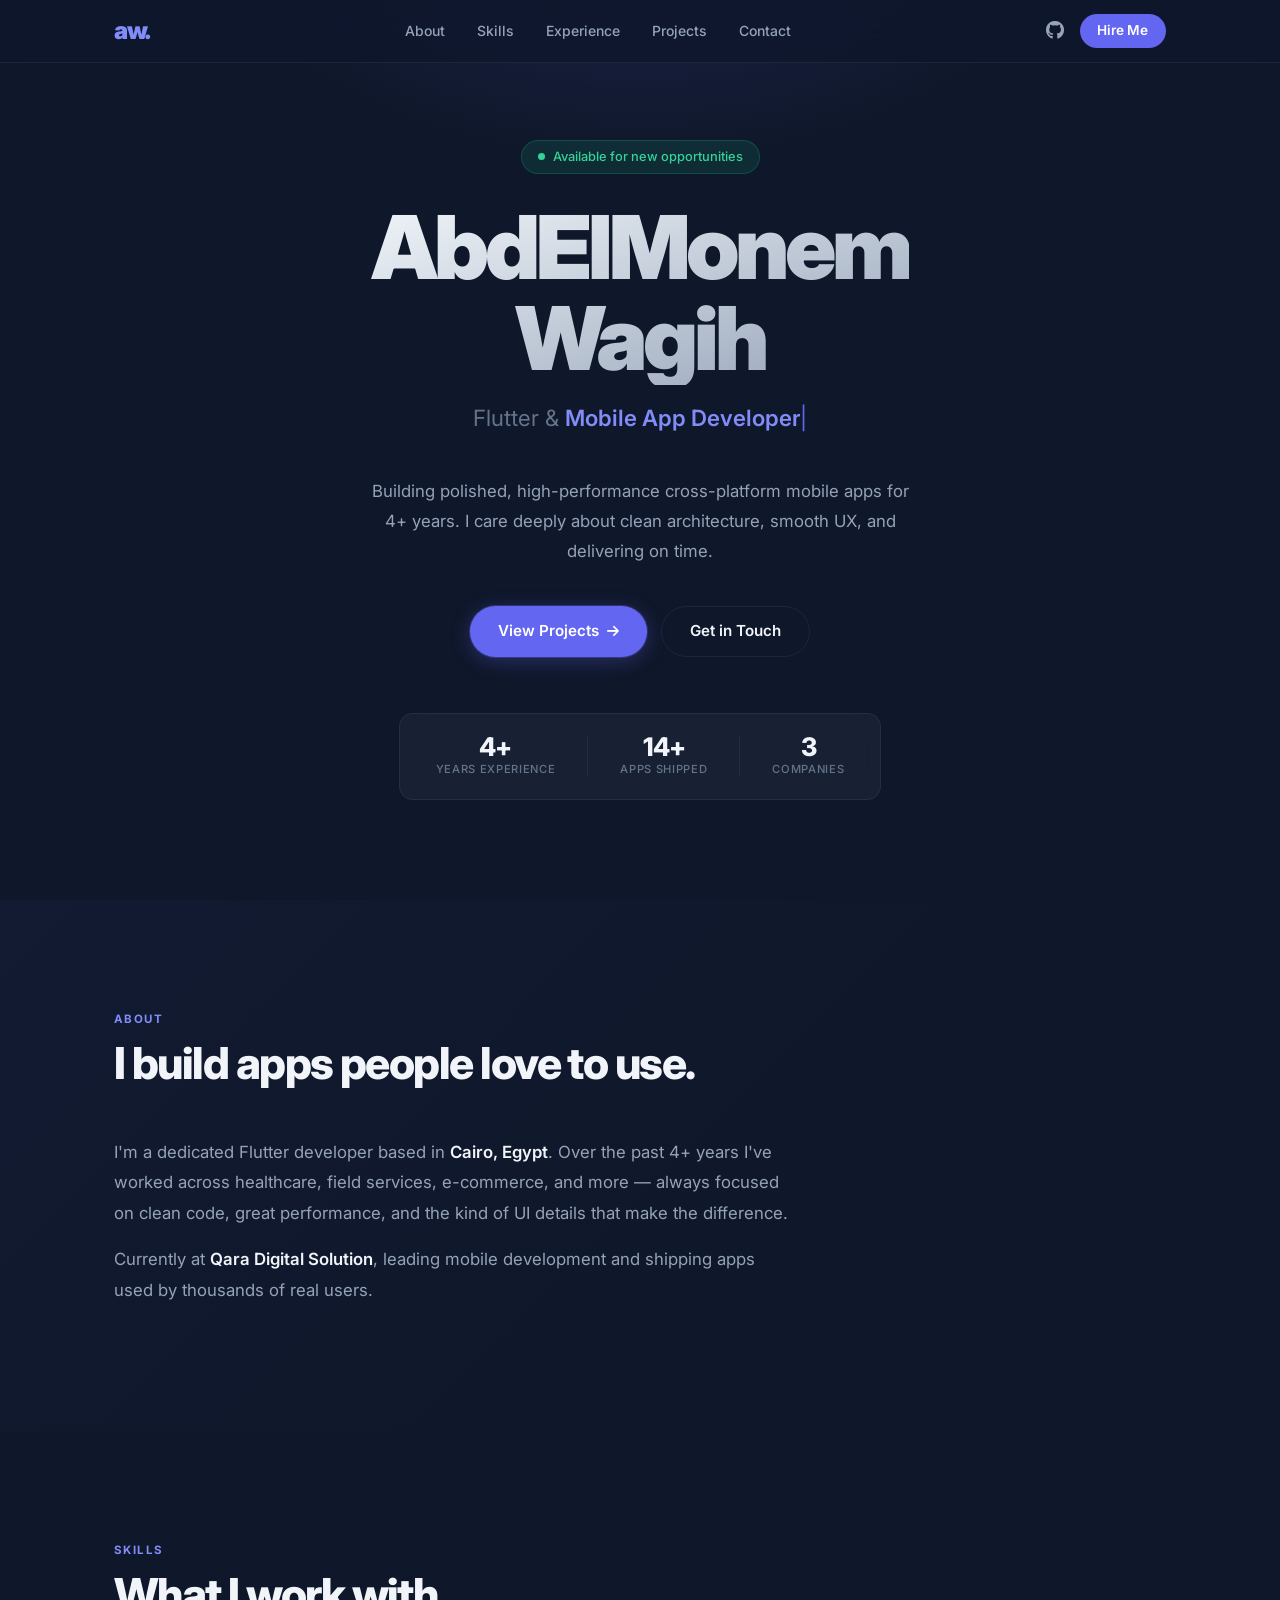
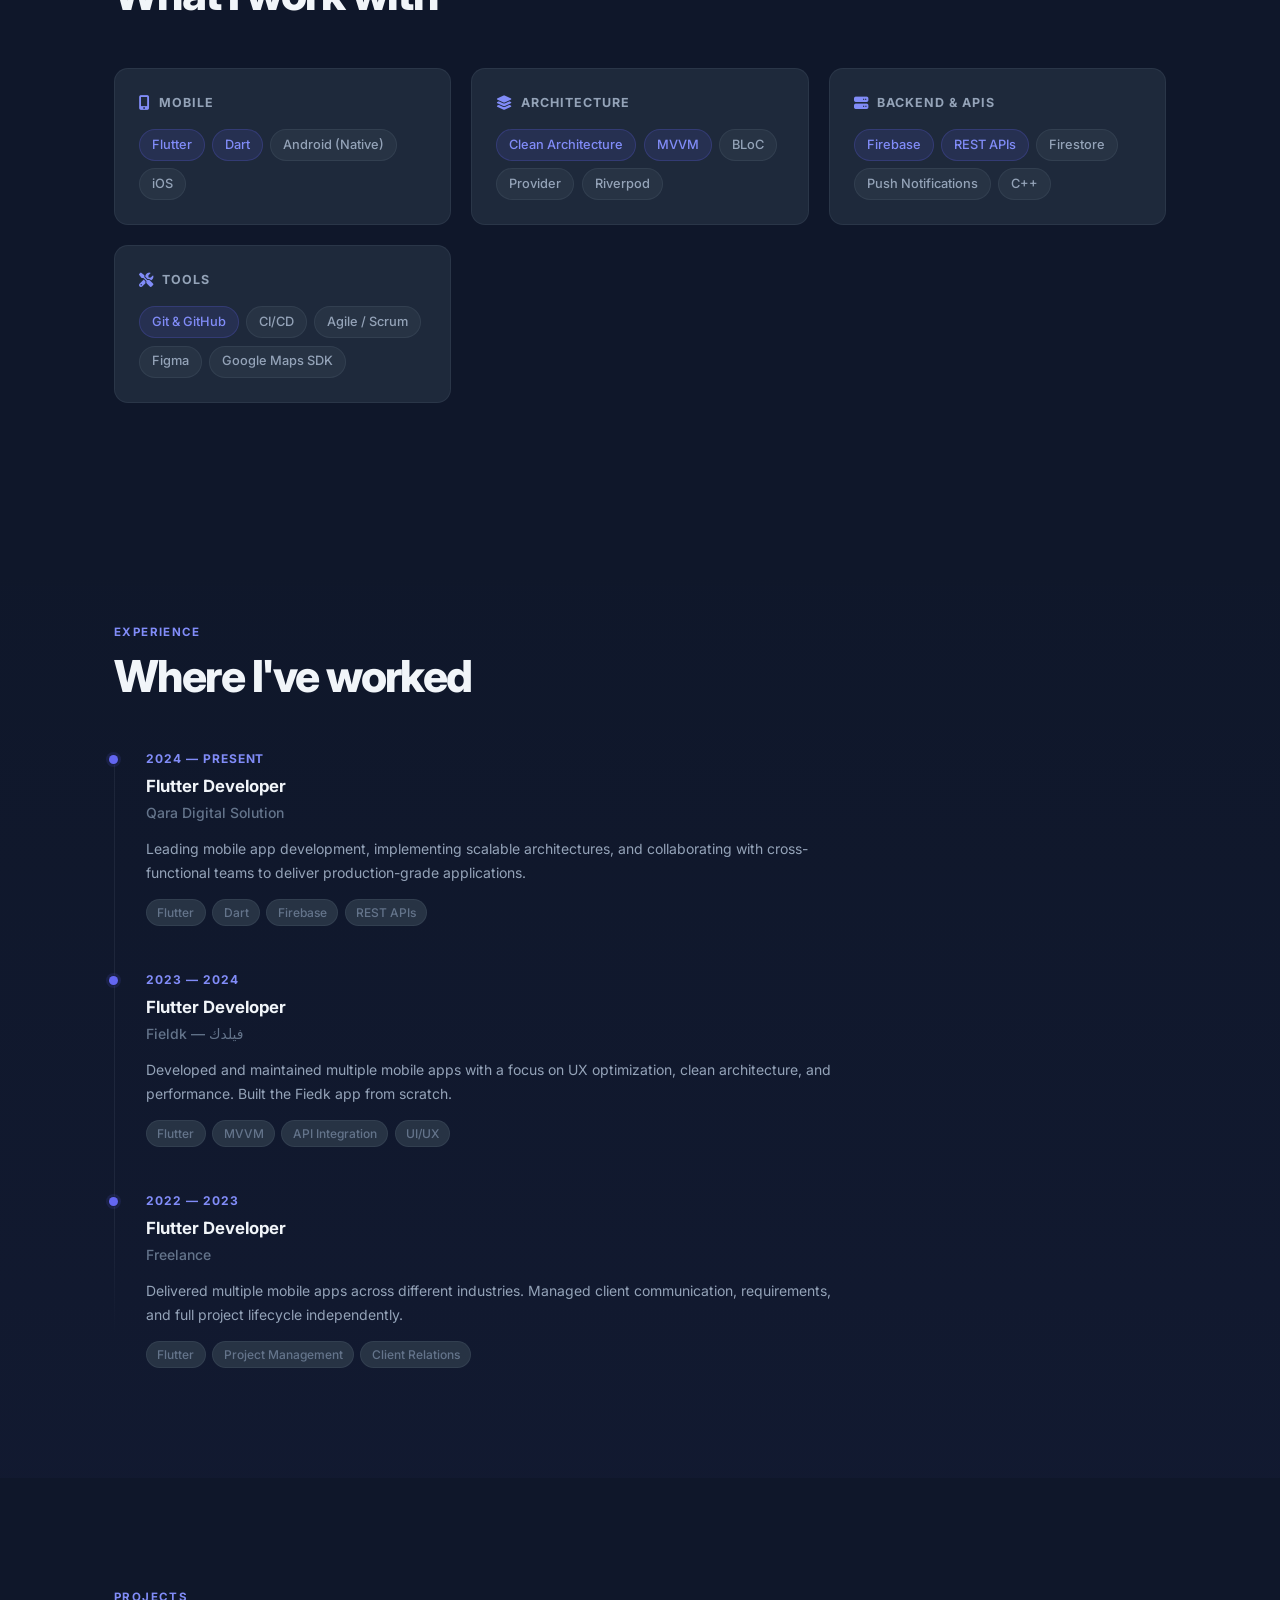
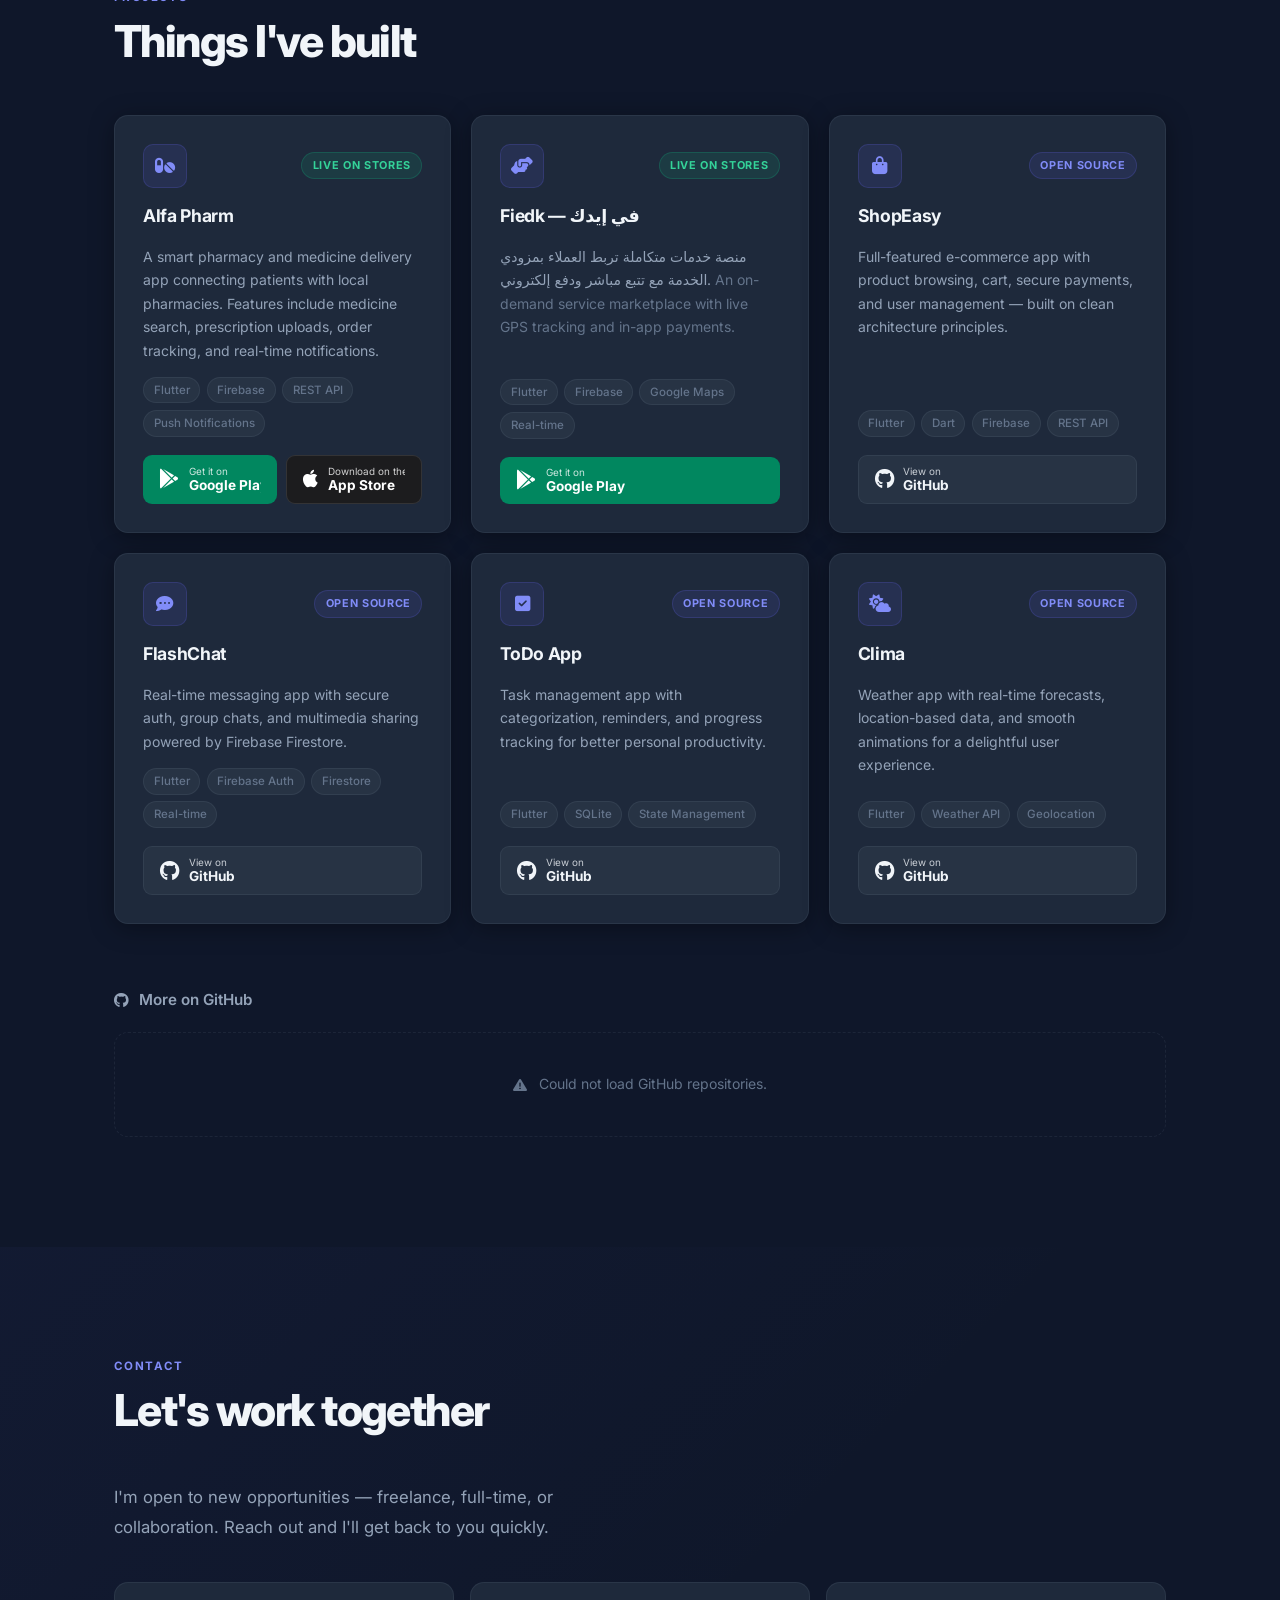
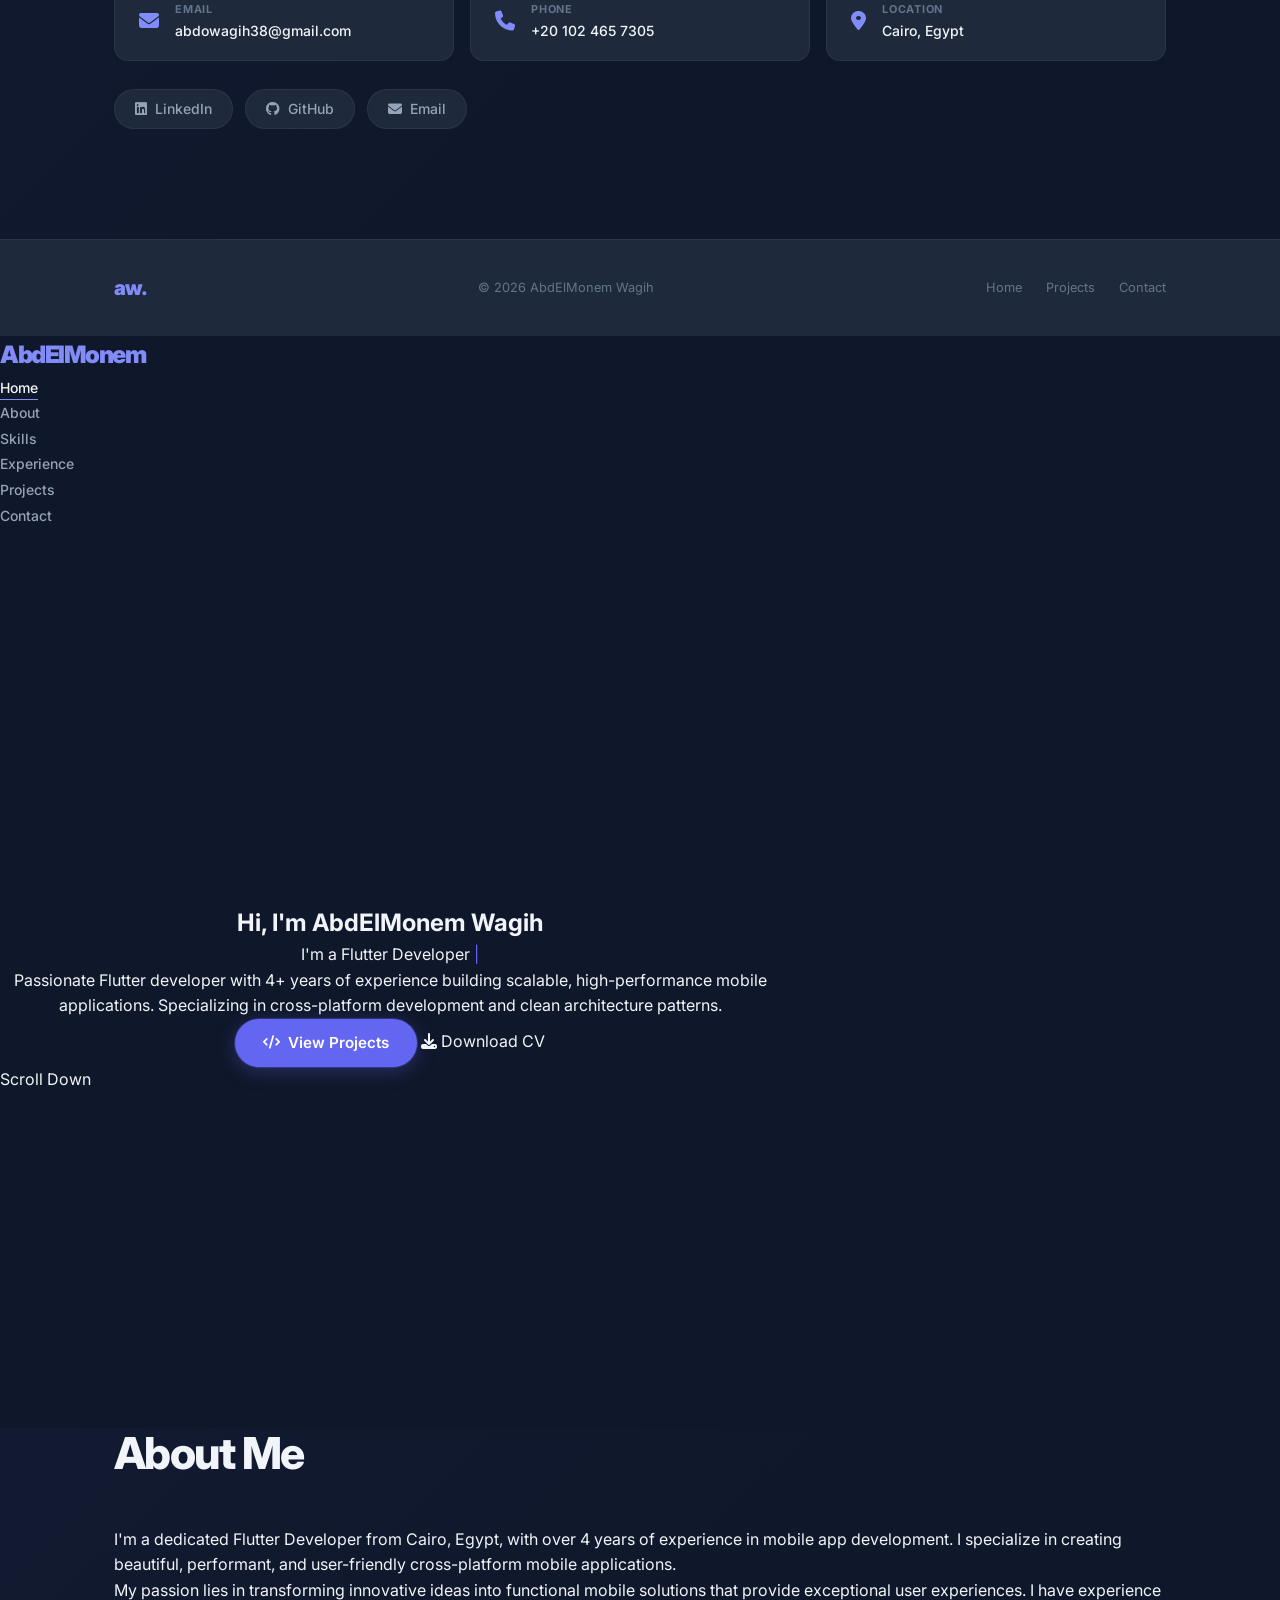
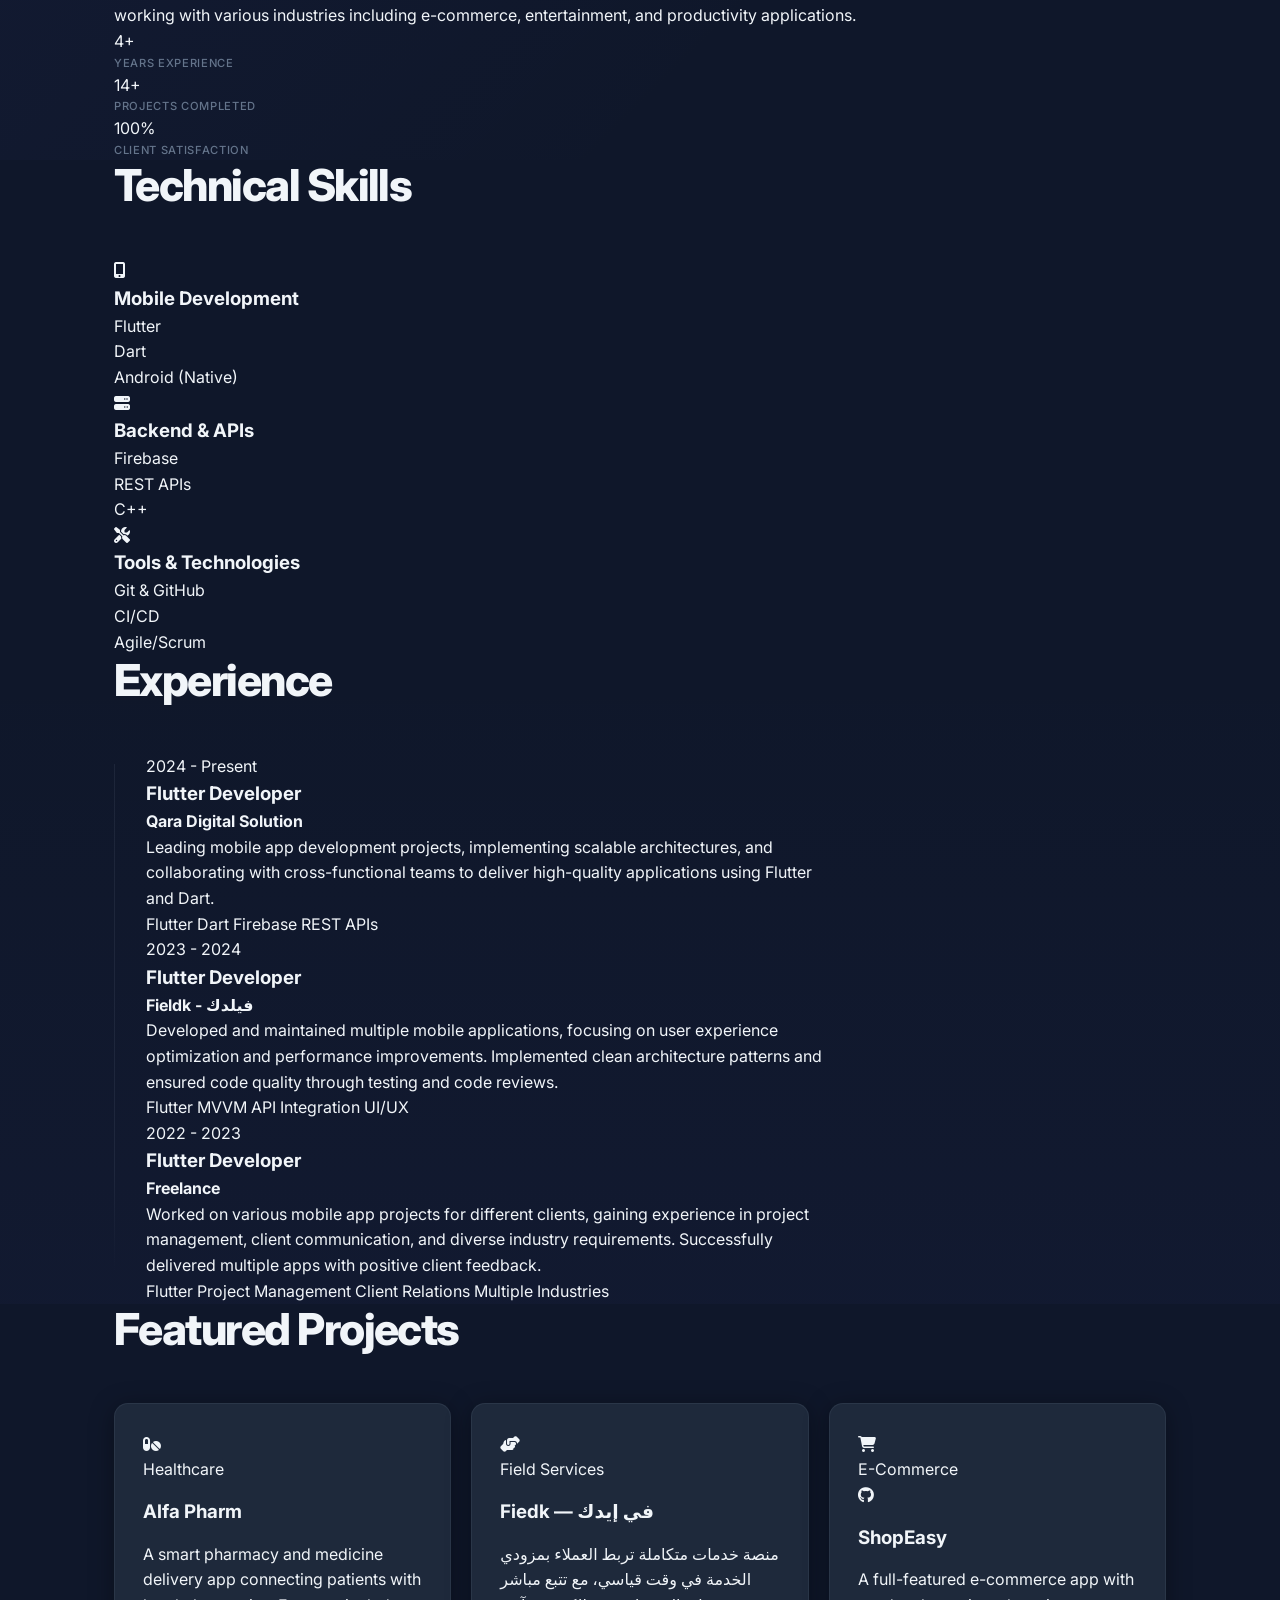
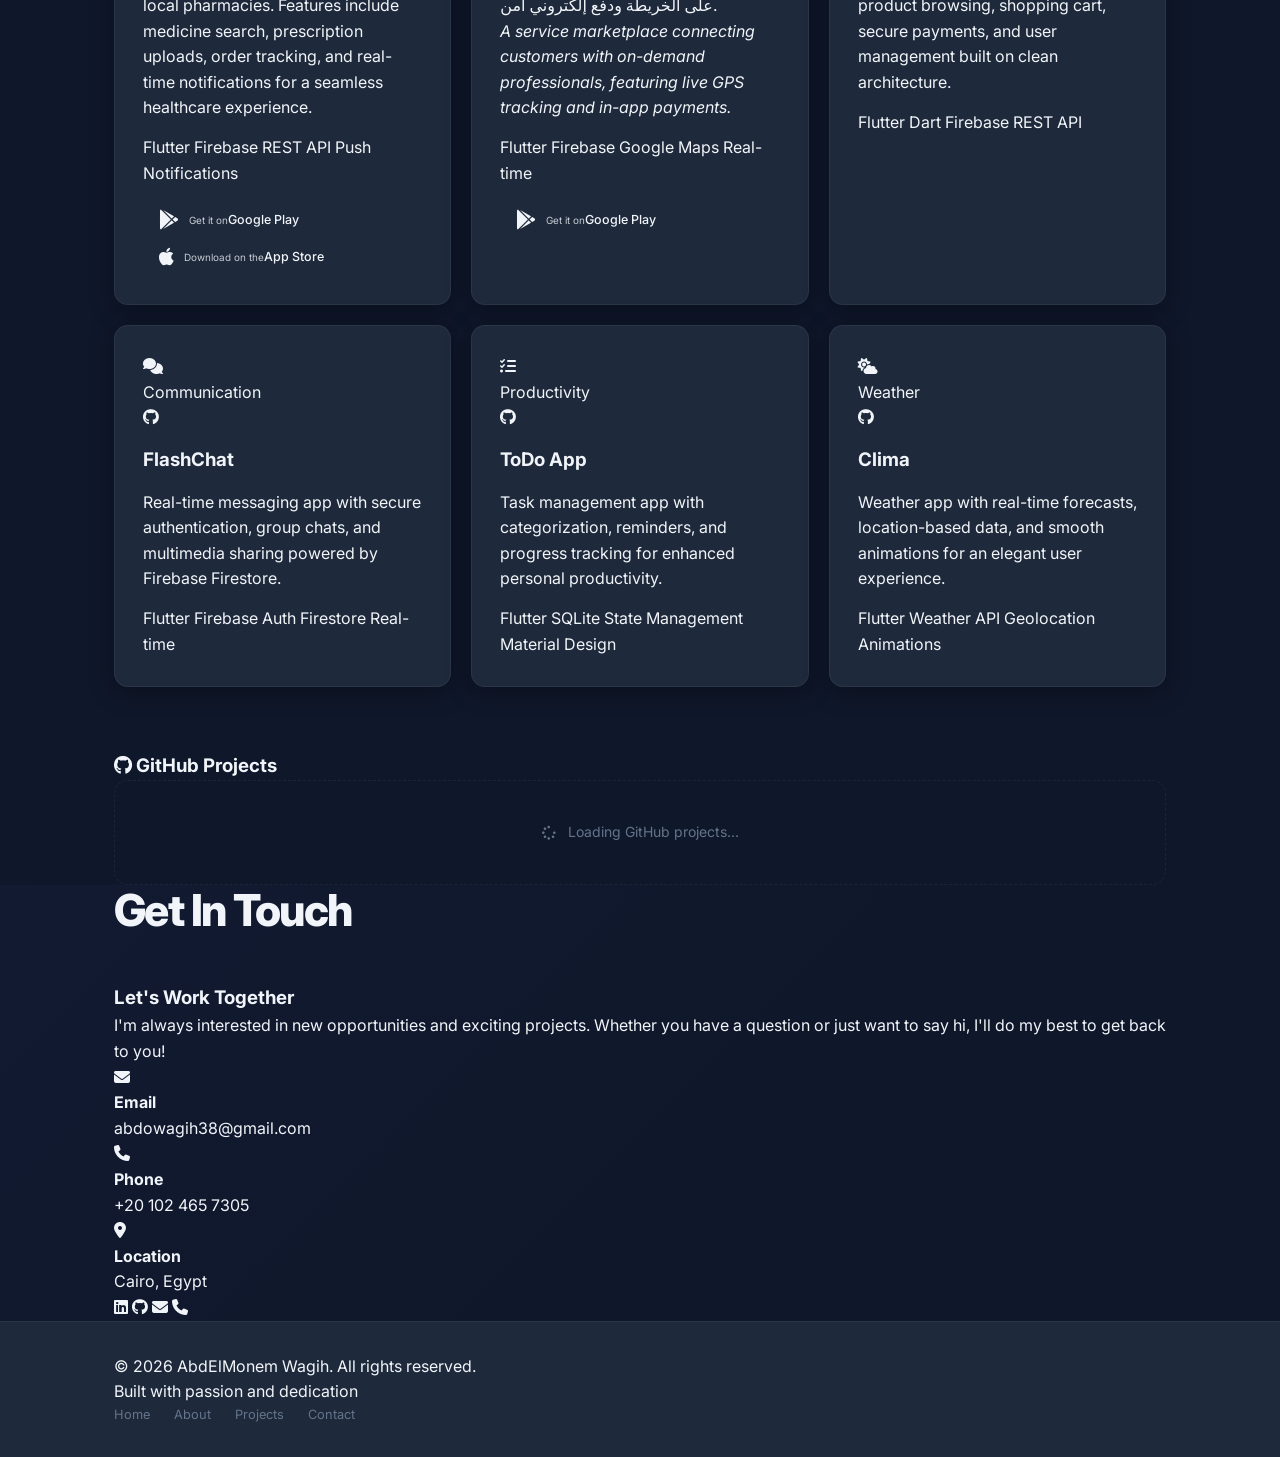
==== commit e2d03333: "rebuild" ====
--- a/index.html
+++ b/index.html
@@ -3,32 +3,450 @@
 <head>
     <meta charset="UTF-8">
     <meta name="viewport" content="width=device-width, initial-scale=1.0">
-    <title>AbdElMonem Wagih - Flutter Developer | Mobile App Developer</title>
-    <meta name="description" content="AbdElMonem Wagih - Flutter Developer with 4+ years of experience in cross-platform mobile app development">
-    
-    <!-- Open Graph Meta Tags -->
-    <meta property="og:title" content="AbdElMonem Wagih - Flutter Developer">
-    <meta property="og:description" content="Experienced Flutter Developer specializing in cross-platform mobile applications">
+    <title>AbdElMonem Wagih — Flutter Developer</title>
+    <meta name="description" content="AbdElMonem Wagih — Flutter Developer with 4+ years of experience building polished cross-platform mobile applications.">
+
+    <meta property="og:title" content="AbdElMonem Wagih — Flutter Developer">
+    <meta property="og:description" content="Building polished cross-platform mobile apps with Flutter.">
     <meta property="og:type" content="website">
     <meta property="og:url" content="https://abdelmonem-wagih.github.io/portfolio/">
-    
-    <!-- Fonts -->
+
     <link rel="preconnect" href="https://fonts.googleapis.com">
     <link rel="preconnect" href="https://fonts.gstatic.com" crossorigin>
-    <link href="https://fonts.googleapis.com/css2?family=Inter:wght@300;400;500;600;700;800&display=swap" rel="stylesheet">
-    
-    <!-- CSS -->
+    <link href="https://fonts.googleapis.com/css2?family=Inter:wght@300;400;500;600;700;800;900&display=swap" rel="stylesheet">
+
     <link rel="stylesheet" href="style.css">
-    
-    <!-- Icons -->
     <link rel="stylesheet" href="https://cdnjs.cloudflare.com/ajax/libs/font-awesome/6.4.0/css/all.min.css">
 </head>
 <body>
-    <!-- Particle Background -->
-    <canvas id="particleCanvas"></canvas>
-    
-    <!-- Navigation -->
-    <nav class="nav">
+
+    <!-- ===== NAV ===== -->
+    <nav class="nav" id="nav">
+        <div class="nav-inner">
+            <a href="#home" class="nav-logo">aw.</a>
+            <ul class="nav-links">
+                <li><a href="#about" class="nav-link">About</a></li>
+                <li><a href="#skills" class="nav-link">Skills</a></li>
+                <li><a href="#experience" class="nav-link">Experience</a></li>
+                <li><a href="#projects" class="nav-link">Projects</a></li>
+                <li><a href="#contact" class="nav-link">Contact</a></li>
+            </ul>
+            <div class="nav-right">
+                <a href="https://github.com/Abdelmonem-wagih" target="_blank" rel="noopener noreferrer" class="nav-github" aria-label="GitHub">
+                    <i class="fab fa-github"></i>
+                </a>
+                <a href="#contact" class="btn-nav-cta">Hire Me</a>
+                <button class="nav-toggle" aria-label="Toggle menu">
+                    <span></span><span></span><span></span>
+                </button>
+            </div>
+        </div>
+        <div class="nav-mobile">
+            <ul>
+                <li><a href="#about" class="nav-link">About</a></li>
+                <li><a href="#skills" class="nav-link">Skills</a></li>
+                <li><a href="#experience" class="nav-link">Experience</a></li>
+                <li><a href="#projects" class="nav-link">Projects</a></li>
+                <li><a href="#contact" class="nav-link">Contact</a></li>
+            </ul>
+        </div>
+    </nav>
+
+    <!-- ===== HERO ===== -->
+    <section id="home" class="hero">
+        <div class="hero-glow"></div>
+        <div class="container">
+            <div class="hero-content">
+                <div class="availability-badge reveal">
+                    <span class="badge-dot"></span>
+                    Available for new opportunities
+                </div>
+                <h1 class="hero-name reveal" style="transition-delay:.08s">AbdElMonem<br>Wagih</h1>
+                <p class="hero-role reveal" style="transition-delay:.16s">
+                    <span class="role-static">Flutter &amp; </span><span id="typing-text" class="role-typed">Mobile Developer</span><span class="typing-cursor">|</span>
+                </p>
+                <p class="hero-bio reveal" style="transition-delay:.24s">
+                    Building polished, high-performance cross-platform mobile apps for 4+ years.
+                    I care deeply about clean architecture, smooth UX, and delivering on time.
+                </p>
+                <div class="hero-actions reveal" style="transition-delay:.32s">
+                    <a href="#projects" class="btn-primary">
+                        View Projects <i class="fas fa-arrow-right"></i>
+                    </a>
+                    <a href="#contact" class="btn-outline">Get in Touch</a>
+                </div>
+                <div class="hero-stats reveal" style="transition-delay:.42s">
+                    <div class="stat-item">
+                        <span class="stat-value">4+</span>
+                        <span class="stat-label">Years Experience</span>
+                    </div>
+                    <div class="stat-sep"></div>
+                    <div class="stat-item">
+                        <span class="stat-value">14+</span>
+                        <span class="stat-label">Apps Shipped</span>
+                    </div>
+                    <div class="stat-sep"></div>
+                    <div class="stat-item">
+                        <span class="stat-value">3</span>
+                        <span class="stat-label">Companies</span>
+                    </div>
+                </div>
+            </div>
+        </div>
+    </section>
+
+    <!-- ===== ABOUT ===== -->
+    <section id="about" class="section about">
+        <div class="container">
+            <div class="section-label reveal">About</div>
+            <h2 class="section-title reveal">I build apps people love to use.</h2>
+            <div class="about-body reveal">
+                <p>
+                    I'm a dedicated Flutter developer based in <strong>Cairo, Egypt</strong>. Over the past
+                    4+ years I've worked across healthcare, field services, e-commerce, and more — always
+                    focused on clean code, great performance, and the kind of UI details that make the difference.
+                </p>
+                <p>
+                    Currently at <strong>Qara Digital Solution</strong>, leading mobile development and shipping
+                    apps used by thousands of real users.
+                </p>
+            </div>
+        </div>
+    </section>
+
+    <!-- ===== SKILLS ===== -->
+    <section id="skills" class="section skills">
+        <div class="container">
+            <div class="section-label reveal">Skills</div>
+            <h2 class="section-title reveal">What I work with</h2>
+            <div class="skills-groups">
+                <div class="skill-group reveal">
+                    <h3 class="skill-group-title"><i class="fas fa-mobile-alt"></i> Mobile</h3>
+                    <div class="skill-chips">
+                        <span class="chip chip-accent">Flutter</span>
+                        <span class="chip chip-accent">Dart</span>
+                        <span class="chip">Android (Native)</span>
+                        <span class="chip">iOS</span>
+                    </div>
+                </div>
+                <div class="skill-group reveal" style="transition-delay:.05s">
+                    <h3 class="skill-group-title"><i class="fas fa-layer-group"></i> Architecture</h3>
+                    <div class="skill-chips">
+                        <span class="chip chip-accent">Clean Architecture</span>
+                        <span class="chip chip-accent">MVVM</span>
+                        <span class="chip">BLoC</span>
+                        <span class="chip">Provider</span>
+                        <span class="chip">Riverpod</span>
+                    </div>
+                </div>
+                <div class="skill-group reveal" style="transition-delay:.1s">
+                    <h3 class="skill-group-title"><i class="fas fa-server"></i> Backend &amp; APIs</h3>
+                    <div class="skill-chips">
+                        <span class="chip chip-accent">Firebase</span>
+                        <span class="chip chip-accent">REST APIs</span>
+                        <span class="chip">Firestore</span>
+                        <span class="chip">Push Notifications</span>
+                        <span class="chip">C++</span>
+                    </div>
+                </div>
+                <div class="skill-group reveal" style="transition-delay:.15s">
+                    <h3 class="skill-group-title"><i class="fas fa-tools"></i> Tools</h3>
+                    <div class="skill-chips">
+                        <span class="chip chip-accent">Git &amp; GitHub</span>
+                        <span class="chip">CI/CD</span>
+                        <span class="chip">Agile / Scrum</span>
+                        <span class="chip">Figma</span>
+                        <span class="chip">Google Maps SDK</span>
+                    </div>
+                </div>
+            </div>
+        </div>
+    </section>
+
+    <!-- ===== EXPERIENCE ===== -->
+    <section id="experience" class="section experience">
+        <div class="container">
+            <div class="section-label reveal">Experience</div>
+            <h2 class="section-title reveal">Where I've worked</h2>
+            <div class="timeline">
+                <div class="tl-item reveal">
+                    <div class="tl-dot"></div>
+                    <div class="tl-content">
+                        <div class="tl-period">2024 — Present</div>
+                        <div class="tl-role">Flutter Developer</div>
+                        <div class="tl-company">Qara Digital Solution</div>
+                        <p class="tl-desc">
+                            Leading mobile app development, implementing scalable architectures, and
+                            collaborating with cross-functional teams to deliver production-grade applications.
+                        </p>
+                        <div class="tl-tags">
+                            <span>Flutter</span><span>Dart</span><span>Firebase</span><span>REST APIs</span>
+                        </div>
+                    </div>
+                </div>
+                <div class="tl-item reveal">
+                    <div class="tl-dot"></div>
+                    <div class="tl-content">
+                        <div class="tl-period">2023 — 2024</div>
+                        <div class="tl-role">Flutter Developer</div>
+                        <div class="tl-company">Fieldk — فيلدك</div>
+                        <p class="tl-desc">
+                            Developed and maintained multiple mobile apps with a focus on UX optimization,
+                            clean architecture, and performance. Built the Fiedk app from scratch.
+                        </p>
+                        <div class="tl-tags">
+                            <span>Flutter</span><span>MVVM</span><span>API Integration</span><span>UI/UX</span>
+                        </div>
+                    </div>
+                </div>
+                <div class="tl-item reveal">
+                    <div class="tl-dot"></div>
+                    <div class="tl-content">
+                        <div class="tl-period">2022 — 2023</div>
+                        <div class="tl-role">Flutter Developer</div>
+                        <div class="tl-company">Freelance</div>
+                        <p class="tl-desc">
+                            Delivered multiple mobile apps across different industries. Managed client
+                            communication, requirements, and full project lifecycle independently.
+                        </p>
+                        <div class="tl-tags">
+                            <span>Flutter</span><span>Project Management</span><span>Client Relations</span>
+                        </div>
+                    </div>
+                </div>
+            </div>
+        </div>
+    </section>
+
+    <!-- ===== PROJECTS ===== -->
+    <section id="projects" class="section projects">
+        <div class="container">
+            <div class="section-label reveal">Projects</div>
+            <h2 class="section-title reveal">Things I've built</h2>
+
+            <div class="projects-grid">
+
+                <!-- Alfa Pharm — Live -->
+                <div class="project-card reveal">
+                    <div class="card-top">
+                        <div class="card-icon"><i class="fas fa-pills"></i></div>
+                        <span class="card-badge">Live on Stores</span>
+                    </div>
+                    <h3 class="card-title">Alfa Pharm</h3>
+                    <p class="card-desc">
+                        A smart pharmacy and medicine delivery app connecting patients with local pharmacies.
+                        Features include medicine search, prescription uploads, order tracking, and real-time notifications.
+                    </p>
+                    <div class="card-tech">
+                        <span>Flutter</span><span>Firebase</span><span>REST API</span><span>Push Notifications</span>
+                    </div>
+                    <div class="card-actions">
+                        <a href="https://play.google.com/store/apps/details?id=com.alfa.pharmApp&pcampaignid=web_share"
+                           target="_blank" rel="noopener noreferrer" class="store-btn play">
+                            <i class="fab fa-google-play"></i>
+                            <div><small>Get it on</small><strong>Google Play</strong></div>
+                        </a>
+                        <a href="https://apps.apple.com/us/app/alfa-pharm/id6759933359"
+                           target="_blank" rel="noopener noreferrer" class="store-btn apple">
+                            <i class="fab fa-apple"></i>
+                            <div><small>Download on the</small><strong>App Store</strong></div>
+                        </a>
+                    </div>
+                </div>
+
+                <!-- Fiedk — Live -->
+                <div class="project-card reveal" style="transition-delay:.05s">
+                    <div class="card-top">
+                        <div class="card-icon"><i class="fas fa-hands-helping"></i></div>
+                        <span class="card-badge">Live on Stores</span>
+                    </div>
+                    <h3 class="card-title">Fiedk — في إيدك</h3>
+                    <p class="card-desc">
+                        منصة خدمات متكاملة تربط العملاء بمزودي الخدمة مع تتبع مباشر ودفع إلكتروني.
+                        <em>An on-demand service marketplace with live GPS tracking and in-app payments.</em>
+                    </p>
+                    <div class="card-tech">
+                        <span>Flutter</span><span>Firebase</span><span>Google Maps</span><span>Real-time</span>
+                    </div>
+                    <div class="card-actions">
+                        <a href="https://play.google.com/store/apps/details?id=com.tregix.fiedk&pcampaignid=web_share"
+                           target="_blank" rel="noopener noreferrer" class="store-btn play">
+                            <i class="fab fa-google-play"></i>
+                            <div><small>Get it on</small><strong>Google Play</strong></div>
+                        </a>
+                    </div>
+                </div>
+
+                <!-- ShopEasy — OSS -->
+                <div class="project-card reveal" style="transition-delay:.1s">
+                    <div class="card-top">
+                        <div class="card-icon"><i class="fas fa-shopping-bag"></i></div>
+                        <span class="card-badge card-badge-oss">Open Source</span>
+                    </div>
+                    <h3 class="card-title">ShopEasy</h3>
+                    <p class="card-desc">
+                        Full-featured e-commerce app with product browsing, cart, secure payments, and
+                        user management — built on clean architecture principles.
+                    </p>
+                    <div class="card-tech">
+                        <span>Flutter</span><span>Dart</span><span>Firebase</span><span>REST API</span>
+                    </div>
+                    <div class="card-actions">
+                        <a href="https://github.com/Abdelmonem-wagih/ShopEasy" target="_blank" rel="noopener noreferrer" class="store-btn github">
+                            <i class="fab fa-github"></i>
+                            <div><small>View on</small><strong>GitHub</strong></div>
+                        </a>
+                    </div>
+                </div>
+
+                <!-- FlashChat — OSS -->
+                <div class="project-card reveal" style="transition-delay:.15s">
+                    <div class="card-top">
+                        <div class="card-icon"><i class="fas fa-comment-dots"></i></div>
+                        <span class="card-badge card-badge-oss">Open Source</span>
+                    </div>
+                    <h3 class="card-title">FlashChat</h3>
+                    <p class="card-desc">
+                        Real-time messaging app with secure auth, group chats, and multimedia sharing
+                        powered by Firebase Firestore.
+                    </p>
+                    <div class="card-tech">
+                        <span>Flutter</span><span>Firebase Auth</span><span>Firestore</span><span>Real-time</span>
+                    </div>
+                    <div class="card-actions">
+                        <a href="https://github.com/Abdelmonem-wagih/FlashChat" target="_blank" rel="noopener noreferrer" class="store-btn github">
+                            <i class="fab fa-github"></i>
+                            <div><small>View on</small><strong>GitHub</strong></div>
+                        </a>
+                    </div>
+                </div>
+
+                <!-- ToDo — OSS -->
+                <div class="project-card reveal" style="transition-delay:.2s">
+                    <div class="card-top">
+                        <div class="card-icon"><i class="fas fa-check-square"></i></div>
+                        <span class="card-badge card-badge-oss">Open Source</span>
+                    </div>
+                    <h3 class="card-title">ToDo App</h3>
+                    <p class="card-desc">
+                        Task management app with categorization, reminders, and progress tracking
+                        for better personal productivity.
+                    </p>
+                    <div class="card-tech">
+                        <span>Flutter</span><span>SQLite</span><span>State Management</span>
+                    </div>
+                    <div class="card-actions">
+                        <a href="https://github.com/Abdelmonem-wagih/ToDo" target="_blank" rel="noopener noreferrer" class="store-btn github">
+                            <i class="fab fa-github"></i>
+                            <div><small>View on</small><strong>GitHub</strong></div>
+                        </a>
+                    </div>
+                </div>
+
+                <!-- Clima — OSS -->
+                <div class="project-card reveal" style="transition-delay:.25s">
+                    <div class="card-top">
+                        <div class="card-icon"><i class="fas fa-cloud-sun"></i></div>
+                        <span class="card-badge card-badge-oss">Open Source</span>
+                    </div>
+                    <h3 class="card-title">Clima</h3>
+                    <p class="card-desc">
+                        Weather app with real-time forecasts, location-based data, and smooth
+                        animations for a delightful user experience.
+                    </p>
+                    <div class="card-tech">
+                        <span>Flutter</span><span>Weather API</span><span>Geolocation</span>
+                    </div>
+                    <div class="card-actions">
+                        <a href="https://github.com/Abdelmonem-wagih/Clima" target="_blank" rel="noopener noreferrer" class="store-btn github">
+                            <i class="fab fa-github"></i>
+                            <div><small>View on</small><strong>GitHub</strong></div>
+                        </a>
+                    </div>
+                </div>
+
+            </div>
+
+            <!-- GitHub feed -->
+            <div class="github-section">
+                <div class="github-section-header reveal">
+                    <i class="fab fa-github"></i>
+                    <span>More on GitHub</span>
+                </div>
+                <div id="github-projects-container" class="github-grid">
+                    <div class="loading-placeholder">
+                        <i class="fas fa-spinner fa-spin"></i>
+                        <span>Loading repositories…</span>
+                    </div>
+                </div>
+            </div>
+        </div>
+    </section>
+
+    <!-- ===== CONTACT ===== -->
+    <section id="contact" class="section contact">
+        <div class="container">
+            <div class="section-label reveal">Contact</div>
+            <h2 class="section-title reveal">Let's work together</h2>
+            <p class="contact-intro reveal">
+                I'm open to new opportunities — freelance, full-time, or collaboration.
+                Reach out and I'll get back to you quickly.
+            </p>
+            <div class="contact-cards reveal">
+                <a href="mailto:abdowagih38@gmail.com" class="contact-card">
+                    <i class="fas fa-envelope"></i>
+                    <div>
+                        <span class="cc-label">Email</span>
+                        <span class="cc-value">abdowagih38@gmail.com</span>
+                    </div>
+                </a>
+                <a href="tel:+201024657305" class="contact-card">
+                    <i class="fas fa-phone"></i>
+                    <div>
+                        <span class="cc-label">Phone</span>
+                        <span class="cc-value">+20 102 465 7305</span>
+                    </div>
+                </a>
+                <div class="contact-card no-link">
+                    <i class="fas fa-map-marker-alt"></i>
+                    <div>
+                        <span class="cc-label">Location</span>
+                        <span class="cc-value">Cairo, Egypt</span>
+                    </div>
+                </div>
+            </div>
+            <div class="social-row reveal">
+                <a href="https://www.linkedin.com/in/abdelmonem-wagih-0301ba197" target="_blank" rel="noopener noreferrer" class="social-pill">
+                    <i class="fab fa-linkedin"></i> LinkedIn
+                </a>
+                <a href="https://github.com/Abdelmonem-wagih" target="_blank" rel="noopener noreferrer" class="social-pill">
+                    <i class="fab fa-github"></i> GitHub
+                </a>
+                <a href="mailto:abdowagih38@gmail.com" class="social-pill">
+                    <i class="fas fa-envelope"></i> Email
+                </a>
+            </div>
+        </div>
+    </section>
+
+    <!-- ===== FOOTER ===== -->
+    <footer class="footer">
+        <div class="container">
+            <div class="footer-inner">
+                <span class="footer-logo">aw.</span>
+                <span class="footer-copy">&copy; 2026 AbdElMonem Wagih</span>
+                <div class="footer-links">
+                    <a href="#home">Home</a>
+                    <a href="#projects">Projects</a>
+                    <a href="#contact">Contact</a>
+                </div>
+            </div>
+        </div>
+    </footer>
+
+    <script src="script.js"></script>
+</body>
+</html>
         <div class="nav-container">
             <div class="nav-logo">
                 <span class="logo-text">AbdElMonem</span>
@@ -78,17 +496,6 @@
                         </a>
                     </div>
                 </div>
-                <div class="hero-visual">
-                    <div class="hero-image-container">
-                        <div class="hero-image-bg"></div>
-                        <div class="floating-elements">
-                            <div class="floating-icon"><i class="fab fa-flutter"></i></div>
-                            <div class="floating-icon"><i class="fab fa-dart-lang"></i></div>
-                            <div class="floating-icon"><i class="fab fa-firebase"></i></div>
-                            <div class="floating-icon"><i class="fab fa-android"></i></div>
-                        </div>
-                    </div>
-                </div>
             </div>
             <div class="scroll-indicator">
                 <span>Scroll Down</span>
@@ -126,11 +533,6 @@
                             <div class="stat-number">100%</div>
                             <div class="stat-label">Client Satisfaction</div>
                         </div>
-                    </div>
-                </div>
-                <div class="about-image">
-                    <div class="image-container">
-                        <div class="image-bg"></div>
                     </div>
                 </div>
             </div>
@@ -302,9 +704,76 @@
         <div class="container">
             <h2 class="section-title">Featured Projects</h2>
             
-            <!-- Featured Projects from CV -->
+            <!-- Featured Projects -->
             <div class="projects-grid">
-                <div class="project-card featured">
+
+                <!-- Private Projects — Store Links -->
+                <div class="project-card">
+                    <div class="project-header">
+                        <div class="project-icon">
+                            <i class="fas fa-pills"></i>
+                        </div>
+                        <div class="project-meta">
+                            <span class="project-type">Healthcare</span>
+                        </div>
+                    </div>
+                    <h3 class="project-title">Alfa Pharm</h3>
+                    <p class="project-description">
+                        A smart pharmacy and medicine delivery app connecting patients with local pharmacies.
+                        Features include medicine search, prescription uploads, order tracking, and real-time
+                        notifications for a seamless healthcare experience.
+                    </p>
+                    <div class="project-tech">
+                        <span>Flutter</span>
+                        <span>Firebase</span>
+                        <span>REST API</span>
+                        <span>Push Notifications</span>
+                    </div>
+                    <div class="project-store-links">
+                        <a href="https://play.google.com/store/apps/details?id=com.alfa.pharmApp&pcampaignid=web_share"
+                           target="_blank" rel="noopener noreferrer" class="store-btn store-btn-play">
+                            <i class="fab fa-google-play"></i>
+                            <span><small>Get it on</small>Google Play</span>
+                        </a>
+                        <a href="https://apps.apple.com/us/app/alfa-pharm/id6759933359"
+                           target="_blank" rel="noopener noreferrer" class="store-btn store-btn-apple">
+                            <i class="fab fa-apple"></i>
+                            <span><small>Download on the</small>App Store</span>
+                        </a>
+                    </div>
+                </div>
+
+                <div class="project-card">
+                    <div class="project-header">
+                        <div class="project-icon">
+                            <i class="fas fa-hands-helping"></i>
+                        </div>
+                        <div class="project-meta">
+                            <span class="project-type">Field Services</span>
+                        </div>
+                    </div>
+                    <h3 class="project-title">Fiedk &mdash; في إيدك</h3>
+                    <p class="project-description">
+                        منصة خدمات متكاملة تربط العملاء بمزودي الخدمة في وقت قياسي، مع تتبع مباشر على الخريطة ودفع إلكتروني آمن.
+                        <br><em>A service marketplace connecting customers with on-demand professionals, featuring live GPS tracking and in-app payments.</em>
+                    </p>
+                    <div class="project-tech">
+                        <span>Flutter</span>
+                        <span>Firebase</span>
+                        <span>Google Maps</span>
+                        <span>Real-time</span>
+                    </div>
+                    <div class="project-store-links">
+                        <a href="https://play.google.com/store/apps/details?id=com.tregix.fiedk&pcampaignid=web_share"
+                           target="_blank" rel="noopener noreferrer" class="store-btn store-btn-play">
+                            <i class="fab fa-google-play"></i>
+                            <span><small>Get it on</small>Google Play</span>
+                        </a>
+                    </div>
+                </div>
+
+                <!-- Open Source Projects -->
+                <div class="project-card">
                     <div class="project-header">
                         <div class="project-icon">
                             <i class="fas fa-shopping-cart"></i>
@@ -312,15 +781,14 @@
                         <div class="project-meta">
                             <span class="project-type">E-Commerce</span>
                             <div class="project-links">
-                                <a href="https://github.com/Abdelmonem-wagih/ShopEasy" class="project-link" target="_blank"><i class="fab fa-github"></i></a>
+                                <a href="https://github.com/Abdelmonem-wagih/ShopEasy" class="project-link" target="_blank" rel="noopener noreferrer"><i class="fab fa-github"></i></a>
                             </div>
                         </div>
                     </div>
                     <h3 class="project-title">ShopEasy</h3>
                     <p class="project-description">
-                        A comprehensive e-commerce mobile application with features including product browsing, 
-                        shopping cart, secure payments, and user management. Built with clean architecture and 
-                        modern design principles.
+                        A full-featured e-commerce app with product browsing, shopping cart,
+                        secure payments, and user management built on clean architecture.
                     </p>
                     <div class="project-tech">
                         <span>Flutter</span>
@@ -330,7 +798,7 @@
                     </div>
                 </div>
 
-                <div class="project-card featured">
+                <div class="project-card">
                     <div class="project-header">
                         <div class="project-icon">
                             <i class="fas fa-comments"></i>
@@ -338,15 +806,14 @@
                         <div class="project-meta">
                             <span class="project-type">Communication</span>
                             <div class="project-links">
-                                <a href="https://github.com/Abdelmonem-wagih/FlashChat" class="project-link" target="_blank"><i class="fab fa-github"></i></a>
+                                <a href="https://github.com/Abdelmonem-wagih/FlashChat" class="project-link" target="_blank" rel="noopener noreferrer"><i class="fab fa-github"></i></a>
                             </div>
                         </div>
                     </div>
                     <h3 class="project-title">FlashChat</h3>
                     <p class="project-description">
-                        Real-time messaging application with secure authentication, group chats, and 
-                        multimedia sharing. Implemented using Firebase for real-time communication and 
-                        cloud storage.
+                        Real-time messaging app with secure authentication, group chats,
+                        and multimedia sharing powered by Firebase Firestore.
                     </p>
                     <div class="project-tech">
                         <span>Flutter</span>
@@ -356,7 +823,7 @@
                     </div>
                 </div>
 
-                <div class="project-card featured">
+                <div class="project-card">
                     <div class="project-header">
                         <div class="project-icon">
                             <i class="fas fa-tasks"></i>
@@ -364,14 +831,14 @@
                         <div class="project-meta">
                             <span class="project-type">Productivity</span>
                             <div class="project-links">
-                                <a href="https://github.com/Abdelmonem-wagih/ToDo" class="project-link" target="_blank"><i class="fab fa-github"></i></a>
+                                <a href="https://github.com/Abdelmonem-wagih/ToDo" class="project-link" target="_blank" rel="noopener noreferrer"><i class="fab fa-github"></i></a>
                             </div>
                         </div>
                     </div>
                     <h3 class="project-title">ToDo App</h3>
                     <p class="project-description">
-                        A beautifully designed task management application with features like task categorization, 
-                        reminders, progress tracking, and intuitive UI for enhanced productivity.
+                        Task management app with categorization, reminders, and progress
+                        tracking for enhanced personal productivity.
                     </p>
                     <div class="project-tech">
                         <span>Flutter</span>
@@ -381,7 +848,7 @@
                     </div>
                 </div>
 
-                <div class="project-card featured">
+                <div class="project-card">
                     <div class="project-header">
                         <div class="project-icon">
                             <i class="fas fa-cloud-sun"></i>
@@ -389,14 +856,14 @@
                         <div class="project-meta">
                             <span class="project-type">Weather</span>
                             <div class="project-links">
-                                <a href="https://github.com/Abdelmonem-wagih/Clima" class="project-link" target="_blank"><i class="fab fa-github"></i></a>
+                                <a href="https://github.com/Abdelmonem-wagih/Clima" class="project-link" target="_blank" rel="noopener noreferrer"><i class="fab fa-github"></i></a>
                             </div>
                         </div>
                     </div>
                     <h3 class="project-title">Clima</h3>
                     <p class="project-description">
-                        Weather application providing real-time weather information, forecasts, and location-based 
-                        weather data with beautiful UI and smooth animations.
+                        Weather app with real-time forecasts, location-based data,
+                        and smooth animations for an elegant user experience.
                     </p>
                     <div class="project-tech">
                         <span>Flutter</span>
@@ -405,6 +872,7 @@
                         <span>Animations</span>
                     </div>
                 </div>
+
             </div>
 
             <!-- GitHub Projects Section -->
@@ -484,26 +952,6 @@
                     </div>
                 </div>
                 
-                <div class="contact-form">
-                    <form id="contact-form">
-                        <div class="form-group">
-                            <input type="text" id="name" name="name" placeholder="Your Name" required>
-                        </div>
-                        <div class="form-group">
-                            <input type="email" id="email" name="email" placeholder="Your Email" required>
-                        </div>
-                        <div class="form-group">
-                            <input type="text" id="subject" name="subject" placeholder="Subject" required>
-                        </div>
-                        <div class="form-group">
-                            <textarea id="message" name="message" placeholder="Your Message" rows="5" required></textarea>
-                        </div>
-                        <button type="submit" class="btn btn-primary">
-                            <i class="fas fa-paper-plane"></i>
-                            Send Message
-                        </button>
-                    </form>
-                </div>
             </div>
         </div>
     </section>
@@ -513,7 +961,7 @@
         <div class="container">
             <div class="footer-content">
                 <div class="footer-text">
-                    <p>&copy; 2025 AbdElMonem Wagih. All rights reserved.</p>
+                    <p>&copy; 2026 AbdElMonem Wagih. All rights reserved.</p>
                     <p>Built with passion and dedication</p>
                 </div>
                 <div class="footer-links">
--- a/style.css
+++ b/style.css
@@ -1,59 +1,32 @@
-/* ===== CSS VARIABLES ===== */
+﻿/* ===================================================================
+   DESIGN TOKENS
+=================================================================== */
 :root {
-    /* Colors */
-    --bg-primary: #0a0a0a;
-    --bg-secondary: #1a1a1a;
-    --bg-tertiary: #2a2a2a;
-    --glass-bg: rgba(255, 255, 255, 0.05);
-    --glass-border: rgba(255, 255, 255, 0.1);
-    --accent: #3b82f6;
-    --accent-hover: #2563eb;
-    --accent-light: rgba(59, 130, 246, 0.1);
-    --text-primary: #ffffff;
-    --text-secondary: #a1a1aa;
-    --text-muted: #71717a;
-    --success: #10b981;
-    --warning: #f59e0b;
-    --error: #ef4444;
-    --purple: #8b5cf6;
-    --pink: #ec4899;
-    
-    /* Typography */
-    --font-heading: 'Inter', system-ui, sans-serif;
-    --font-body: 'Inter', system-ui, sans-serif;
-    --font-mono: 'Monaco', 'Menlo', 'Ubuntu Mono', monospace;
-    
-    /* Spacing */
-    --space-xs: 0.25rem;
-    --space-sm: 0.5rem;
-    --space-md: 1rem;
-    --space-lg: 1.5rem;
-    --space-xl: 2rem;
-    --space-2xl: 3rem;
-    --space-3xl: 4rem;
-    
-    /* Borders */
-    --radius-sm: 0.375rem;
-    --radius-md: 0.5rem;
-    --radius-lg: 0.75rem;
-    --radius-xl: 1rem;
-    --radius-full: 999px;
-    
-    /* Shadows */
-    --shadow-sm: 0 1px 2px 0 rgba(0, 0, 0, 0.05);
-    --shadow-md: 0 4px 6px -1px rgba(0, 0, 0, 0.1), 0 2px 4px -1px rgba(0, 0, 0, 0.06);
-    --shadow-lg: 0 10px 15px -3px rgba(0, 0, 0, 0.1), 0 4px 6px -2px rgba(0, 0, 0, 0.05);
-    --shadow-xl: 0 20px 25px -5px rgba(0, 0, 0, 0.1), 0 10px 10px -5px rgba(0, 0, 0, 0.04);
-    --shadow-glow: 0 0 20px rgba(59, 130, 246, 0.3);
-    
-    /* Transitions */
-    --transition-fast: 0.15s ease;
-    --transition-normal: 0.3s ease;
-    --transition-slow: 0.5s ease;
-}
-
-/* ===== RESET & BASE STYLES ===== */
-* {
+    --bg:           #0f172a;
+    --bg-2:         #1e293b;
+    --bg-3:         #273344;
+    --border:       rgba(148, 163, 184, 0.1);
+    --border-hover: rgba(99, 102, 241, 0.35);
+    --accent:       #6366f1;
+    --accent-2:     #818cf8;
+    --accent-dim:   rgba(99, 102, 241, 0.12);
+    --green-dim:    rgba(16, 185, 129, 0.12);
+    --text-1:       #f1f5f9;
+    --text-2:       #94a3b8;
+    --text-3:       #64748b;
+    --font:         'Inter', system-ui, -apple-system, sans-serif;
+    --r:            14px;
+    --r-full:       9999px;
+    --ease:         cubic-bezier(0.16, 1, 0.3, 1);
+    --t:            0.2s ease;
+    --shadow-card:  0 4px 24px rgba(0, 0, 0, 0.35);
+    --shadow-hover: 0 20px 48px rgba(0, 0, 0, 0.5);
+}
+
+/* ===================================================================
+   RESET
+=================================================================== */
+*, *::before, *::after {
     margin: 0;
     padding: 0;
     box-sizing: border-box;
@@ -65,1181 +38,1074 @@
 }
 
 body {
-    font-family: var(--font-body);
-    background: var(--bg-primary);
-    color: var(--text-primary);
+    font-family: var(--font);
+    background: var(--bg);
+    color: var(--text-1);
     line-height: 1.6;
     overflow-x: hidden;
-    min-height: 100vh;
-}
-
-/* ===== UTILITY CLASSES ===== */
+    -webkit-font-smoothing: antialiased;
+    -moz-osx-font-smoothing: grayscale;
+}
+
+a { color: inherit; text-decoration: none; }
+
+/* ===================================================================
+   CONTAINER
+=================================================================== */
 .container {
-    max-width: 1200px;
+    max-width: 1100px;
     margin: 0 auto;
-    padding: 0 var(--space-lg);
-}
-
-.glass {
-    background: var(--glass-bg);
-    backdrop-filter: blur(20px);
-    border: 1px solid var(--glass-border);
-}
-
-.text-gradient {
-    background: linear-gradient(135deg, var(--accent) 0%, var(--purple) 100%);
-    -webkit-background-clip: text;
-    -webkit-text-fill-color: transparent;
-    background-clip: text;
-}
-
-/* ===== PARTICLE CANVAS ===== */
-#particleCanvas {
-    position: fixed;
-    top: 0;
-    left: 0;
-    width: 100%;
-    height: 100%;
-    z-index: -1;
-    pointer-events: none;
-}
-
-/* ===== NAVIGATION ===== */
+    padding: 0 1.5rem;
+}
+
+/* ===================================================================
+   NAVIGATION
+=================================================================== */
 .nav {
     position: fixed;
     top: 0;
     left: 0;
     right: 0;
-    z-index: 1000;
-    padding: var(--space-md) 0;
-    background: rgba(10, 10, 10, 0.8);
-    backdrop-filter: blur(20px);
-    border-bottom: 1px solid var(--glass-border);
-    transition: var(--transition-normal);
-}
-
-.nav.scrolled {
-    padding: var(--space-sm) 0;
-    background: rgba(10, 10, 10, 0.95);
-}
-
-.nav-container {
+    z-index: 100;
+    background: rgba(15, 23, 42, 0.85);
+    backdrop-filter: blur(20px) saturate(160%);
+    -webkit-backdrop-filter: blur(20px) saturate(160%);
+    border-bottom: 1px solid var(--border);
+    transition: box-shadow var(--t);
+}
+
+.nav-inner {
     display: flex;
     align-items: center;
     justify-content: space-between;
-    max-width: 1200px;
+    max-width: 1100px;
     margin: 0 auto;
-    padding: 0 var(--space-lg);
+    padding: 0 1.5rem;
+    height: 62px;
 }
 
 .nav-logo {
     font-size: 1.5rem;
-    font-weight: 700;
-    color: var(--text-primary);
-    text-decoration: none;
-}
-
-.logo-text {
-    background: linear-gradient(135deg, var(--accent), var(--purple));
+    font-weight: 900;
+    color: var(--accent-2);
+    letter-spacing: -0.06em;
+}
+
+.nav-links {
+    display: flex;
+    list-style: none;
+    gap: 2rem;
+}
+
+.nav-link {
+    color: var(--text-2);
+    font-size: 0.875rem;
+    font-weight: 500;
+    transition: color var(--t);
+    position: relative;
+}
+
+.nav-link::after {
+    content: '';
+    position: absolute;
+    bottom: -4px;
+    left: 0;
+    width: 0;
+    height: 1px;
+    background: var(--accent-2);
+    transition: width var(--t);
+}
+
+.nav-link:hover,
+.nav-link.active {
+    color: var(--text-1);
+}
+
+.nav-link:hover::after,
+.nav-link.active::after {
+    width: 100%;
+}
+
+.nav-right {
+    display: flex;
+    align-items: center;
+    gap: 1rem;
+}
+
+.nav-github {
+    color: var(--text-2);
+    font-size: 1.15rem;
+    transition: color var(--t);
+}
+
+.nav-github:hover { color: var(--text-1); }
+
+.btn-nav-cta {
+    background: var(--accent);
+    color: #fff;
+    padding: 0.4rem 1.1rem;
+    border-radius: var(--r-full);
+    font-size: 0.85rem;
+    font-weight: 600;
+    transition: background var(--t), transform var(--t);
+}
+
+.btn-nav-cta:hover {
+    background: #4f46e5;
+    transform: translateY(-1px);
+}
+
+.nav-toggle {
+    display: none;
+    flex-direction: column;
+    gap: 5px;
+    background: none;
+    border: none;
+    cursor: pointer;
+    padding: 4px;
+}
+
+.nav-toggle span {
+    display: block;
+    width: 22px;
+    height: 2px;
+    background: var(--text-2);
+    border-radius: 2px;
+    transition: var(--t);
+}
+
+.nav-mobile {
+    display: none;
+    padding: 1rem 1.5rem 1.5rem;
+    border-top: 1px solid var(--border);
+}
+
+.nav-mobile ul { list-style: none; }
+
+.nav-mobile .nav-link {
+    display: block;
+    padding: 0.8rem 0;
+    font-size: 1rem;
+    border-bottom: 1px solid var(--border);
+}
+
+.nav-mobile .nav-link:last-child { border-bottom: none; }
+
+.nav-mobile.open { display: block; }
+
+/* ===================================================================
+   HERO
+=================================================================== */
+.hero {
+    min-height: 100vh;
+    display: flex;
+    align-items: center;
+    position: relative;
+    padding: 130px 0 90px;
+    overflow: hidden;
+}
+
+.hero-glow {
+    position: absolute;
+    top: -10%;
+    left: 50%;
+    transform: translateX(-50%);
+    width: 900px;
+    height: 600px;
+    background: radial-gradient(ellipse 70% 60% at 50% 0%, rgba(99, 102, 241, 0.18) 0%, transparent 70%);
+    pointer-events: none;
+    z-index: 0;
+}
+
+.hero-content {
+    position: relative;
+    z-index: 1;
+    max-width: 780px;
+    margin: 0 auto;
+    text-align: center;
+    display: flex;
+    flex-direction: column;
+    align-items: center;
+}
+
+/* Availability badge */
+.availability-badge {
+    display: inline-flex;
+    align-items: center;
+    gap: 0.5rem;
+    background: var(--green-dim);
+    border: 1px solid rgba(16, 185, 129, 0.25);
+    color: #34d399;
+    font-size: 0.8rem;
+    font-weight: 500;
+    padding: 0.35rem 1rem;
+    border-radius: var(--r-full);
+    margin-bottom: 1.75rem;
+}
+
+.badge-dot {
+    width: 7px;
+    height: 7px;
+    background: #34d399;
+    border-radius: 50%;
+    flex-shrink: 0;
+    animation: pulse-dot 2.5s ease-in-out infinite;
+}
+
+@keyframes pulse-dot {
+    0%, 100% { opacity: 1; transform: scale(1); }
+    50%       { opacity: 0.5; transform: scale(0.75); }
+}
+
+/* Name */
+.hero-name {
+    font-size: clamp(2.8rem, 8vw, 5.5rem);
+    font-weight: 900;
+    line-height: 1.04;
+    letter-spacing: -0.045em;
+    background: linear-gradient(160deg, #f1f5f9 0%, #94a3b8 100%);
     -webkit-background-clip: text;
     -webkit-text-fill-color: transparent;
     background-clip: text;
-}
-
-.nav-menu {
-    display: flex;
-    list-style: none;
-    gap: var(--space-xl);
-}
-
-.nav-link {
-    color: var(--text-secondary);
-    text-decoration: none;
-    font-weight: 500;
-    position: relative;
-    transition: var(--transition-normal);
-}
-
-.nav-link::after {
-    content: '';
-    position: absolute;
-    bottom: -0.5rem;
-    left: 0;
-    width: 0;
-    height: 2px;
-    background: linear-gradient(135deg, var(--accent), var(--purple));
-    transition: var(--transition-normal);
-}
-
-.nav-link:hover,
-.nav-link.active {
-    color: var(--text-primary);
-}
-
-.nav-link:hover::after,
-.nav-link.active::after {
-    width: 100%;
-}
-
-.nav-toggle {
-    display: none;
-    flex-direction: column;
-    gap: 0.25rem;
-    cursor: pointer;
-}
-
-.bar {
-    width: 25px;
-    height: 2px;
-    background: var(--text-primary);
-    transition: var(--transition-normal);
-}
-
-/* ===== HERO SECTION ===== */
-.hero {
-    min-height: 100vh;
-    display: flex;
-    align-items: center;
-    position: relative;
-    padding: var(--space-3xl) 0;
-    background: radial-gradient(ellipse at center, rgba(59, 130, 246, 0.1) 0%, transparent 70%);
-}
-
-.hero-container {
-    max-width: 1200px;
-    margin: 0 auto;
-    padding: 0 var(--space-lg);
-    width: 100%;
-}
-
-.hero-content {
-    display: grid;
-    grid-template-columns: 1fr 1fr;
-    gap: var(--space-3xl);
-    align-items: center;
-}
-
-.hero-title {
-    font-size: clamp(2.5rem, 5vw, 4rem);
-    font-weight: 800;
-    line-height: 1.1;
-    margin-bottom: var(--space-lg);
-}
-
-.highlight {
-    background: linear-gradient(135deg, var(--accent), var(--purple));
-    -webkit-background-clip: text;
-    -webkit-text-fill-color: transparent;
-    background-clip: text;
-}
-
-.typing-container {
-    font-size: clamp(1.25rem, 3vw, 1.8rem);
-    margin-bottom: var(--space-xl);
-    min-height: 2.5em;
-}
-
-.typing-prefix {
-    color: var(--text-secondary);
-}
-
-.typing-text {
-    color: var(--accent);
+    margin-bottom: 1.1rem;
+}
+
+/* Role line */
+.hero-role {
+    font-size: clamp(1rem, 3vw, 1.4rem);
+    color: var(--text-2);
+    font-weight: 400;
+    margin-bottom: 1.5rem;
+    min-height: 2.2em;
+    line-height: 1.4;
+}
+
+.role-static { color: var(--text-3); }
+
+.role-typed {
+    color: var(--accent-2);
     font-weight: 600;
 }
 
 .typing-cursor {
     color: var(--accent);
-    animation: blink 1s infinite;
+    animation: blink 1s step-end infinite;
 }
 
 @keyframes blink {
-    0%, 50% { opacity: 1; }
-    51%, 100% { opacity: 0; }
-}
-
-.hero-description {
-    font-size: 1.1rem;
-    color: var(--text-secondary);
-    line-height: 1.7;
-    margin-bottom: var(--space-2xl);
-    max-width: 600px;
-}
-
-.hero-buttons {
-    display: flex;
-    gap: var(--space-lg);
+    0%, 100% { opacity: 1; }
+    50%       { opacity: 0; }
+}
+
+/* Bio */
+.hero-bio {
+    font-size: 1.05rem;
+    color: var(--text-2);
+    line-height: 1.8;
+    max-width: 560px;
+    margin-bottom: 2.5rem;
+}
+
+/* CTA Buttons */
+.hero-actions {
+    display: flex;
+    gap: 0.875rem;
+    justify-content: center;
     flex-wrap: wrap;
-}
-
-.btn {
+    margin-bottom: 3.5rem;
+}
+
+.btn-primary {
     display: inline-flex;
     align-items: center;
-    gap: var(--space-sm);
-    padding: var(--space-md) var(--space-xl);
-    border-radius: var(--radius-full);
+    gap: 0.5rem;
+    background: var(--accent);
+    color: #fff;
+    padding: 0.75rem 1.75rem;
+    border-radius: var(--r-full);
     font-weight: 600;
-    text-decoration: none;
-    transition: var(--transition-normal);
-    border: none;
-    cursor: pointer;
-    font-family: var(--font-body);
-    font-size: 1rem;
-}
-
-.btn-primary {
-    background: linear-gradient(135deg, var(--accent), var(--purple));
-    color: var(--text-primary);
-    box-shadow: var(--shadow-glow);
+    font-size: 0.95rem;
+    transition: background var(--t), transform var(--t), box-shadow var(--t);
+    box-shadow: 0 0 0 1px rgba(99, 102, 241, 0.3), 0 4px 20px rgba(99, 102, 241, 0.3);
 }
 
 .btn-primary:hover {
+    background: #4f46e5;
     transform: translateY(-2px);
-    box-shadow: 0 10px 30px rgba(59, 130, 246, 0.4);
-}
-
-.btn-secondary {
+    box-shadow: 0 0 0 1px rgba(99, 102, 241, 0.5), 0 8px 28px rgba(99, 102, 241, 0.4);
+}
+
+.btn-primary i {
+    font-size: 0.85rem;
+    transition: transform var(--t);
+}
+
+.btn-primary:hover i { transform: translateX(3px); }
+
+.btn-outline {
+    display: inline-flex;
+    align-items: center;
+    gap: 0.5rem;
     background: transparent;
-    color: var(--text-primary);
-    border: 2px solid var(--glass-border);
-}
-
-.btn-secondary:hover {
-    background: var(--glass-bg);
+    color: var(--text-1);
+    padding: 0.75rem 1.75rem;
+    border-radius: var(--r-full);
+    font-weight: 600;
+    font-size: 0.95rem;
+    border: 1px solid var(--border);
+    transition: border-color var(--t), background var(--t), transform var(--t);
+}
+
+.btn-outline:hover {
     border-color: var(--accent);
+    background: var(--accent-dim);
     transform: translateY(-2px);
 }
 
-.hero-visual {
+/* Stats strip */
+.hero-stats {
+    display: inline-flex;
+    align-items: center;
+    gap: 2rem;
+    padding: 1.25rem 2.25rem;
+    background: rgba(30, 41, 59, 0.6);
+    border: 1px solid var(--border);
+    border-radius: var(--r);
+    backdrop-filter: blur(12px);
+    -webkit-backdrop-filter: blur(12px);
+}
+
+.stat-item {
+    display: flex;
+    flex-direction: column;
+    align-items: center;
+    gap: 0.1rem;
+}
+
+.stat-value {
+    font-size: 1.6rem;
+    font-weight: 800;
+    color: var(--text-1);
+    letter-spacing: -0.04em;
+    line-height: 1;
+}
+
+.stat-label {
+    font-size: 0.7rem;
+    color: var(--text-3);
+    font-weight: 500;
+    text-transform: uppercase;
+    letter-spacing: 0.06em;
+    white-space: nowrap;
+}
+
+.stat-sep {
+    width: 1px;
+    height: 2.5rem;
+    background: var(--border);
+    flex-shrink: 0;
+}
+
+/* ===================================================================
+   SECTION BASE
+=================================================================== */
+.section {
+    padding: 110px 0;
     position: relative;
-    display: flex;
-    justify-content: center;
-    align-items: center;
-}
-
-.hero-image-container {
+}
+
+.section-label {
+    font-size: 0.72rem;
+    font-weight: 700;
+    text-transform: uppercase;
+    letter-spacing: 0.12em;
+    color: var(--accent-2);
+    margin-bottom: 0.6rem;
+}
+
+.section-title {
+    font-size: clamp(1.75rem, 4vw, 2.75rem);
+    font-weight: 800;
+    letter-spacing: -0.035em;
+    color: var(--text-1);
+    margin-bottom: 3rem;
+    line-height: 1.15;
+}
+
+/* ===================================================================
+   ABOUT
+=================================================================== */
+.about {
+    background: linear-gradient(135deg, rgba(99, 102, 241, 0.04) 0%, transparent 60%);
+}
+
+.about-body {
+    max-width: 680px;
+}
+
+.about-body p {
+    font-size: 1.05rem;
+    color: var(--text-2);
+    line-height: 1.82;
+    margin-bottom: 1rem;
+}
+
+.about-body strong {
+    color: var(--text-1);
+    font-weight: 600;
+}
+
+/* ===================================================================
+   SKILLS
+=================================================================== */
+.skills-groups {
+    display: grid;
+    grid-template-columns: repeat(auto-fit, minmax(250px, 1fr));
+    gap: 1.25rem;
+}
+
+.skill-group {
+    background: var(--bg-2);
+    border: 1px solid var(--border);
+    border-radius: var(--r);
+    padding: 1.5rem;
+    transition: border-color var(--t), transform var(--t), box-shadow var(--t);
+}
+
+.skill-group:hover {
+    border-color: rgba(99, 102, 241, 0.3);
+    transform: translateY(-3px);
+    box-shadow: 0 8px 32px rgba(0, 0, 0, 0.3);
+}
+
+.skill-group-title {
+    font-size: 0.78rem;
+    font-weight: 700;
+    color: var(--text-2);
+    text-transform: uppercase;
+    letter-spacing: 0.08em;
+    margin-bottom: 1rem;
+    display: flex;
+    align-items: center;
+    gap: 0.5rem;
+}
+
+.skill-group-title i {
+    color: var(--accent-2);
+    font-size: 0.9rem;
+}
+
+.skill-chips {
+    display: flex;
+    flex-wrap: wrap;
+    gap: 0.45rem;
+}
+
+.chip {
+    background: var(--bg-3);
+    color: var(--text-2);
+    padding: 0.3rem 0.75rem;
+    border-radius: var(--r-full);
+    font-size: 0.8rem;
+    font-weight: 500;
+    border: 1px solid var(--border);
+    transition: border-color var(--t), color var(--t);
+}
+
+.chip:hover {
+    border-color: var(--accent);
+    color: var(--accent-2);
+}
+
+.chip-accent {
+    background: var(--accent-dim);
+    color: var(--accent-2);
+    border-color: rgba(99, 102, 241, 0.22);
+}
+
+/* ===================================================================
+   EXPERIENCE
+=================================================================== */
+.experience {
+    background: linear-gradient(180deg, transparent 0%, rgba(99, 102, 241, 0.03) 100%);
+}
+
+.timeline {
+    max-width: 720px;
     position: relative;
-    width: 400px;
-    height: 400px;
-}
-
-.hero-image-bg {
-    width: 100%;
-    height: 100%;
-    background: linear-gradient(135deg, var(--accent), var(--purple));
-    border-radius: 50%;
-    position: relative;
-    animation: float 6s ease-in-out infinite;
-}
-
-.hero-image-bg::before {
-    content: '';
-    position: absolute;
-    inset: -10px;
-    background: linear-gradient(135deg, var(--accent), var(--purple));
-    border-radius: 50%;
-    z-index: -1;
-    filter: blur(20px);
-    opacity: 0.3;
-}
-
-@keyframes float {
-    0%, 100% { transform: translateY(0px); }
-    50% { transform: translateY(-20px); }
-}
-
-.floating-elements {
-    position: absolute;
-    inset: 0;
-}
-
-.floating-icon {
-    position: absolute;
-    width: 60px;
-    height: 60px;
-    background: var(--glass-bg);
-    backdrop-filter: blur(20px);
-    border: 1px solid var(--glass-border);
-    border-radius: var(--radius-xl);
-    display: flex;
-    align-items: center;
-    justify-content: center;
-    font-size: 1.5rem;
-    color: var(--accent);
-    animation: floatIcon 4s ease-in-out infinite;
-}
-
-.floating-icon:nth-child(1) {
-    top: 10%;
-    right: 10%;
-    animation-delay: 0s;
-}
-
-.floating-icon:nth-child(2) {
-    bottom: 20%;
-    left: 10%;
-    animation-delay: 1s;
-}
-
-.floating-icon:nth-child(3) {
-    top: 50%;
-    right: -10%;
-    animation-delay: 2s;
-}
-
-.floating-icon:nth-child(4) {
-    bottom: 10%;
-    right: 30%;
-    animation-delay: 3s;
-}
-
-@keyframes floatIcon {
-    0%, 100% { transform: translateY(0px) rotate(0deg); }
-    50% { transform: translateY(-10px) rotate(10deg); }
-}
-
-.scroll-indicator {
-    position: absolute;
-    bottom: var(--space-2xl);
-    left: 50%;
-    transform: translateX(-50%);
-    display: flex;
-    flex-direction: column;
-    align-items: center;
-    gap: var(--space-sm);
-    color: var(--text-secondary);
-    font-size: 0.875rem;
-}
-
-.scroll-arrow {
-    width: 2px;
-    height: 30px;
-    background: linear-gradient(to bottom, var(--accent), transparent);
-    animation: scrollArrow 2s ease-in-out infinite;
-}
-
-@keyframes scrollArrow {
-    0%, 100% { transform: translateY(0); opacity: 1; }
-    50% { transform: translateY(10px); opacity: 0.5; }
-}
-
-/* ===== SECTION STYLES ===== */
-section {
-    padding: var(--space-3xl) 0;
-    position: relative;
-}
-
-.section-title {
-    font-size: clamp(2rem, 4vw, 3rem);
-    font-weight: 700;
-    text-align: center;
-    margin-bottom: var(--space-3xl);
-    background: linear-gradient(135deg, var(--text-primary), var(--text-secondary));
-    -webkit-background-clip: text;
-    -webkit-text-fill-color: transparent;
-    background-clip: text;
-}
-
-.subsection-title {
-    font-size: 1.5rem;
-    font-weight: 600;
-    margin-bottom: var(--space-xl);
-    display: flex;
-    align-items: center;
-    gap: var(--space-md);
-    color: var(--text-primary);
-}
-
-.subsection-title i {
-    color: var(--accent);
-}
-
-/* ===== ABOUT SECTION ===== */
-.about {
-    background: linear-gradient(135deg, rgba(59, 130, 246, 0.05) 0%, rgba(139, 92, 246, 0.05) 100%);
-}
-
-.about-content {
-    display: grid;
-    grid-template-columns: 2fr 1fr;
-    gap: var(--space-3xl);
-    align-items: center;
-}
-
-.about-text p {
-    font-size: 1.1rem;
-    color: var(--text-secondary);
-    line-height: 1.7;
-    margin-bottom: var(--space-lg);
-}
-
-.about-stats {
-    display: grid;
-    grid-template-columns: repeat(3, 1fr);
-    gap: var(--space-xl);
-    margin-top: var(--space-2xl);
-}
-
-.stat {
-    text-align: center;
-}
-
-.stat-number {
-    font-size: 2.5rem;
-    font-weight: 800;
-    background: linear-gradient(135deg, var(--accent), var(--purple));
-    -webkit-background-clip: text;
-    -webkit-text-fill-color: transparent;
-    background-clip: text;
-    margin-bottom: var(--space-xs);
-}
-
-.stat-label {
-    color: var(--text-secondary);
-    font-weight: 500;
-}
-
-.about-image {
-    display: flex;
-    justify-content: center;
-}
-
-.image-container {
-    width: 300px;
-    height: 300px;
-    position: relative;
-}
-
-.image-bg {
-    width: 100%;
-    height: 100%;
-    background: linear-gradient(135deg, var(--accent), var(--purple));
-    border-radius: var(--radius-xl);
-    position: relative;
-    background-image: linear-gradient(135deg, 
-        rgba(255, 255, 255, 0.1) 0%, 
-        transparent 50%, 
-        rgba(255, 255, 255, 0.1) 100%);
-}
-
-.image-bg::before {
-    content: '';
-    position: absolute;
-    inset: -5px;
-    background: linear-gradient(135deg, var(--accent), var(--purple));
-    border-radius: var(--radius-xl);
-    z-index: -1;
-    filter: blur(15px);
-    opacity: 0.3;
-}
-
-/* ===== SKILLS SECTION ===== */
-.skills-grid {
-    display: grid;
-    grid-template-columns: repeat(auto-fit, minmax(350px, 1fr));
-    gap: var(--space-2xl);
-}
-
-.skill-category {
-    background: var(--glass-bg);
-    backdrop-filter: blur(20px);
-    border: 1px solid var(--glass-border);
-    border-radius: var(--radius-xl);
-    padding: var(--space-2xl);
-    transition: var(--transition-normal);
-}
-
-.skill-category:hover {
-    transform: translateY(-5px);
-    box-shadow: var(--shadow-xl);
-}
-
-.category-header {
-    display: flex;
-    align-items: center;
-    gap: var(--space-md);
-    margin-bottom: var(--space-xl);
-}
-
-.category-header i {
-    font-size: 1.5rem;
-    color: var(--accent);
-}
-
-.category-header h3 {
-    font-size: 1.25rem;
-    font-weight: 600;
-    color: var(--text-primary);
-}
-
-.skill-items {
-    display: flex;
-    flex-direction: column;
-    gap: var(--space-lg);
-}
-
-.skill-item {
-    display: flex;
-    flex-direction: column;
-    gap: var(--space-sm);
-}
-
-.skill-name {
-    font-weight: 500;
-    color: var(--text-primary);
-}
-
-.skill-bar {
-    width: 100%;
-    height: 6px;
-    background: var(--bg-tertiary);
-    border-radius: var(--radius-full);
-    overflow: hidden;
-}
-
-.skill-progress {
-    height: 100%;
-    background: linear-gradient(135deg, var(--accent), var(--purple));
-    border-radius: var(--radius-full);
-    width: 0;
-    transition: width 1.5s cubic-bezier(0.4, 0, 0.2, 1);
-    position: relative;
-}
-
-.skill-progress::after {
-    content: '';
-    position: absolute;
-    top: 0;
-    right: 0;
-    width: 100%;
-    height: 100%;
-    background: linear-gradient(90deg, transparent, rgba(255, 255, 255, 0.3), transparent);
-    animation: shimmer 2s ease-in-out infinite;
-}
-
-@keyframes shimmer {
-    0% { transform: translateX(-100%); }
-    100% { transform: translateX(100%); }
-}
-
-/* ===== EXPERIENCE SECTION ===== */
-.experience {
-    background: linear-gradient(135deg, rgba(139, 92, 246, 0.05) 0%, rgba(59, 130, 246, 0.05) 100%);
-}
-
-.timeline {
-    position: relative;
-    max-width: 800px;
-    margin: 0 auto;
+    padding-left: 2rem;
 }
 
 .timeline::before {
     content: '';
     position: absolute;
-    left: 2rem;
-    top: 0;
-    bottom: 0;
-    width: 2px;
-    background: linear-gradient(to bottom, var(--accent), var(--purple));
-}
-
-.timeline-item {
+    left: 0;
+    top: 10px;
+    bottom: 2rem;
+    width: 1px;
+    background: linear-gradient(to bottom, var(--border) 80%, transparent 100%);
+}
+
+.tl-item {
     position: relative;
-    margin-bottom: var(--space-3xl);
-    padding-left: var(--space-3xl);
-}
-
-.timeline-marker {
+    padding-bottom: 2.75rem;
+}
+
+.tl-item:last-child { padding-bottom: 0; }
+
+.tl-dot {
     position: absolute;
-    left: 1.25rem;
-    top: 0.5rem;
-    width: 1.5rem;
-    height: 1.5rem;
-    background: linear-gradient(135deg, var(--accent), var(--purple));
+    left: -2.3rem;
+    top: 0.35rem;
+    width: 9px;
+    height: 9px;
+    background: var(--accent);
     border-radius: 50%;
-    border: 3px solid var(--bg-primary);
-}
-
-.timeline-content {
-    background: var(--glass-bg);
-    backdrop-filter: blur(20px);
-    border: 1px solid var(--glass-border);
-    border-radius: var(--radius-xl);
-    padding: var(--space-2xl);
-    transition: var(--transition-normal);
-}
-
-.timeline-content:hover {
+    box-shadow: 0 0 0 3px var(--accent-dim), 0 0 0 1px var(--bg);
+}
+
+.tl-period {
+    font-size: 0.75rem;
+    font-weight: 700;
+    color: var(--accent-2);
+    text-transform: uppercase;
+    letter-spacing: 0.08em;
+    margin-bottom: 0.3rem;
+}
+
+.tl-role {
+    font-size: 1.05rem;
+    font-weight: 700;
+    color: var(--text-1);
+    margin-bottom: 0.15rem;
+}
+
+.tl-company {
+    font-size: 0.875rem;
+    color: var(--text-3);
+    font-weight: 500;
+    margin-bottom: 0.75rem;
+}
+
+.tl-desc {
+    font-size: 0.875rem;
+    color: var(--text-2);
+    line-height: 1.72;
+    margin-bottom: 0.85rem;
+}
+
+.tl-tags {
+    display: flex;
+    flex-wrap: wrap;
+    gap: 0.4rem;
+}
+
+.tl-tags span {
+    background: var(--bg-3);
+    border: 1px solid var(--border);
+    color: var(--text-3);
+    padding: 0.2rem 0.65rem;
+    border-radius: var(--r-full);
+    font-size: 0.75rem;
+    font-weight: 500;
+}
+
+/* ===================================================================
+   PROJECTS
+=================================================================== */
+.projects-grid {
+    display: grid;
+    grid-template-columns: repeat(auto-fill, minmax(300px, 1fr));
+    gap: 1.25rem;
+    margin-bottom: 4rem;
+}
+
+.project-card {
+    background: var(--bg-2);
+    border: 1px solid var(--border);
+    border-radius: var(--r);
+    padding: 1.75rem;
+    display: flex;
+    flex-direction: column;
+    gap: 0.9rem;
+    transition: transform var(--t), border-color var(--t), box-shadow var(--t);
+    box-shadow: var(--shadow-card);
+}
+
+.project-card:hover {
     transform: translateY(-5px);
-    box-shadow: var(--shadow-xl);
-}
-
-.timeline-period {
-    color: var(--accent);
+    border-color: var(--border-hover);
+    box-shadow: var(--shadow-hover);
+}
+
+.card-top {
+    display: flex;
+    align-items: center;
+    justify-content: space-between;
+}
+
+.card-icon {
+    width: 44px;
+    height: 44px;
+    background: var(--accent-dim);
+    border: 1px solid rgba(99, 102, 241, 0.2);
+    border-radius: 10px;
+    display: flex;
+    align-items: center;
+    justify-content: center;
+    color: var(--accent-2);
+    font-size: 1.1rem;
+    transition: background var(--t), border-color var(--t);
+}
+
+.project-card:hover .card-icon {
+    background: rgba(99, 102, 241, 0.2);
+    border-color: rgba(99, 102, 241, 0.4);
+}
+
+.card-badge {
+    background: var(--green-dim);
+    color: #34d399;
+    border: 1px solid rgba(16, 185, 129, 0.22);
+    font-size: 0.68rem;
+    font-weight: 700;
+    padding: 0.25rem 0.65rem;
+    border-radius: var(--r-full);
+    text-transform: uppercase;
+    letter-spacing: 0.06em;
+}
+
+.card-badge-oss {
+    background: var(--accent-dim);
+    color: var(--accent-2);
+    border-color: rgba(99, 102, 241, 0.2);
+}
+
+.card-title {
+    font-size: 1.1rem;
+    font-weight: 700;
+    color: var(--text-1);
+    letter-spacing: -0.02em;
+}
+
+.card-desc {
+    font-size: 0.875rem;
+    color: var(--text-2);
+    line-height: 1.68;
+    flex-grow: 1;
+}
+
+.card-desc em {
+    color: var(--text-3);
+    font-style: normal;
+}
+
+.card-tech {
+    display: flex;
+    flex-wrap: wrap;
+    gap: 0.4rem;
+}
+
+.card-tech span {
+    background: var(--bg-3);
+    border: 1px solid var(--border);
+    color: var(--text-3);
+    font-size: 0.72rem;
+    font-weight: 500;
+    padding: 0.2rem 0.6rem;
+    border-radius: var(--r-full);
+}
+
+.card-actions {
+    display: flex;
+    gap: 0.6rem;
+    flex-wrap: wrap;
+    margin-top: 0.25rem;
+}
+
+/* Store / Action Buttons */
+.store-btn {
+    display: inline-flex;
+    align-items: center;
+    gap: 0.6rem;
+    padding: 0.55rem 1rem;
+    border-radius: 9px;
+    font-size: 0.78rem;
+    font-weight: 500;
+    transition: transform var(--t), filter var(--t);
+    flex: 1;
+    min-width: 120px;
+    cursor: pointer;
+}
+
+.store-btn:hover {
+    transform: translateY(-2px);
+    filter: brightness(1.12);
+}
+
+.store-btn i {
+    font-size: 1.25rem;
+    flex-shrink: 0;
+}
+
+.store-btn div {
+    display: flex;
+    flex-direction: column;
+    line-height: 1.25;
+    min-width: 0;
+    overflow: hidden;
+}
+
+.store-btn small {
+    font-size: 0.62rem;
+    font-weight: 400;
+    opacity: 0.8;
+    white-space: nowrap;
+}
+
+.store-btn strong {
+    font-weight: 700;
+    font-size: 0.85rem;
+    white-space: nowrap;
+}
+
+.store-btn.play  { background: #01875f; color: #fff; }
+.store-btn.apple { background: #1c1c1e; color: #fff; border: 1px solid rgba(255,255,255,0.1); }
+.store-btn.github {
+    background: var(--bg-3);
+    color: var(--text-1);
+    border: 1px solid var(--border);
+}
+.store-btn.github:hover { border-color: var(--accent); }
+
+/* ===================================================================
+   GITHUB SECTION
+=================================================================== */
+.github-section { margin-top: 2rem; }
+
+.github-section-header {
+    display: flex;
+    align-items: center;
+    gap: 0.6rem;
+    font-size: 0.95rem;
+    font-weight: 600;
+    color: var(--text-2);
+    margin-bottom: 1.25rem;
+}
+
+.github-grid {
+    display: grid;
+    grid-template-columns: repeat(auto-fill, minmax(270px, 1fr));
+    gap: 1rem;
+}
+
+.github-card {
+    background: var(--bg-2);
+    border: 1px solid var(--border);
+    border-radius: var(--r);
+    padding: 1.25rem;
+    display: flex;
+    flex-direction: column;
+    gap: 0.75rem;
+    transition: border-color var(--t), transform var(--t);
+}
+
+.github-card:hover {
+    border-color: rgba(99, 102, 241, 0.28);
+    transform: translateY(-2px);
+}
+
+.github-header {
+    display: flex;
+    justify-content: space-between;
+    align-items: center;
+    gap: 0.5rem;
+}
+
+.github-title {
     font-weight: 600;
     font-size: 0.875rem;
-    margin-bottom: var(--space-sm);
-}
-
-.timeline-title {
+    color: var(--text-1);
+    display: flex;
+    align-items: center;
+    gap: 0.4rem;
+}
+
+.github-title i { font-size: 0.8rem; color: var(--text-3); }
+.github-title:hover { color: var(--accent-2); }
+
+.github-stats {
+    display: flex;
+    gap: 0.75rem;
+    font-size: 0.78rem;
+    color: var(--text-3);
+    white-space: nowrap;
+}
+
+.github-description {
+    font-size: 0.825rem;
+    color: var(--text-2);
+    line-height: 1.55;
+    flex-grow: 1;
+}
+
+.github-footer {
+    display: flex;
+    justify-content: space-between;
+    align-items: center;
+    font-size: 0.78rem;
+    color: var(--text-3);
+}
+
+.github-language {
+    display: flex;
+    align-items: center;
+    gap: 0.4rem;
+}
+
+.language-dot {
+    width: 8px;
+    height: 8px;
+    border-radius: 50%;
+    flex-shrink: 0;
+}
+
+/* Placeholders */
+.loading-placeholder,
+.error-placeholder,
+.empty-placeholder {
+    grid-column: 1 / -1;
+    display: flex;
+    align-items: center;
+    justify-content: center;
+    gap: 0.75rem;
+    padding: 2.5rem;
+    color: var(--text-3);
+    font-size: 0.875rem;
+    border: 1px dashed var(--border);
+    border-radius: var(--r);
+}
+
+/* ===================================================================
+   CONTACT
+=================================================================== */
+.contact {
+    background: linear-gradient(135deg, rgba(99, 102, 241, 0.04) 0%, transparent 60%);
+}
+
+.contact-intro {
+    font-size: 1.05rem;
+    color: var(--text-2);
+    max-width: 540px;
+    line-height: 1.75;
+    margin-bottom: 2.5rem;
+}
+
+.contact-cards {
+    display: flex;
+    flex-wrap: wrap;
+    gap: 1rem;
+    margin-bottom: 1.75rem;
+}
+
+.contact-card {
+    display: flex;
+    align-items: center;
+    gap: 1rem;
+    background: var(--bg-2);
+    border: 1px solid var(--border);
+    border-radius: var(--r);
+    padding: 1.1rem 1.5rem;
+    flex: 1;
+    min-width: 200px;
+    transition: border-color var(--t), transform var(--t), box-shadow var(--t);
+}
+
+.contact-card:not(.no-link):hover {
+    border-color: var(--border-hover);
+    transform: translateY(-2px);
+    box-shadow: 0 8px 24px rgba(0, 0, 0, 0.25);
+}
+
+.contact-card i {
     font-size: 1.25rem;
+    color: var(--accent-2);
+    flex-shrink: 0;
+}
+
+.contact-card > div {
+    display: flex;
+    flex-direction: column;
+    gap: 0.1rem;
+    min-width: 0;
+}
+
+.cc-label {
+    font-size: 0.68rem;
     font-weight: 700;
-    color: var(--text-primary);
-    margin-bottom: var(--space-xs);
-}
-
-.timeline-company {
-    color: var(--text-secondary);
-    font-weight: 600;
-    margin-bottom: var(--space-md);
-}
-
-.timeline-description {
-    color: var(--text-secondary);
-    line-height: 1.6;
-    margin-bottom: var(--space-lg);
-}
-
-.timeline-skills {
-    display: flex;
+    color: var(--text-3);
+    text-transform: uppercase;
+    letter-spacing: 0.07em;
+}
+
+.cc-value {
+    font-size: 0.875rem;
+    color: var(--text-1);
+    font-weight: 500;
+    white-space: nowrap;
+    overflow: hidden;
+    text-overflow: ellipsis;
+}
+
+.social-row {
+    display: flex;
+    gap: 0.75rem;
     flex-wrap: wrap;
-    gap: var(--space-sm);
-}
-
-.timeline-skills span {
-    background: rgba(59, 130, 246, 0.1);
-    color: var(--accent);
-    padding: var(--space-xs) var(--space-md);
-    border-radius: var(--radius-full);
+}
+
+.social-pill {
+    display: inline-flex;
+    align-items: center;
+    gap: 0.5rem;
+    padding: 0.5rem 1.25rem;
+    background: var(--bg-2);
+    border: 1px solid var(--border);
+    border-radius: var(--r-full);
+    color: var(--text-2);
     font-size: 0.875rem;
     font-weight: 500;
-}
-
-/* ===== PROJECTS SECTION ===== */
-.projects-grid {
-    display: grid;
-    grid-template-columns: repeat(auto-fit, minmax(350px, 1fr));
-    gap: var(--space-xl);
-    margin-bottom: var(--space-3xl);
-}
-
-.project-card {
-    background: var(--glass-bg);
-    backdrop-filter: blur(20px);
-    border: 1px solid var(--glass-border);
-    border-radius: var(--radius-xl);
-    padding: var(--space-2xl);
-    transition: var(--transition-normal);
-    position: relative;
-    overflow: hidden;
-}
-
-.project-card::before {
-    content: '';
-    position: absolute;
-    inset: 0;
-    background: linear-gradient(135deg, rgba(59, 130, 246, 0.1), rgba(139, 92, 246, 0.1));
+    transition: border-color var(--t), color var(--t), transform var(--t);
+}
+
+.social-pill:hover {
+    border-color: var(--accent);
+    color: var(--text-1);
+    transform: translateY(-2px);
+}
+
+/* ===================================================================
+   FOOTER
+=================================================================== */
+.footer {
+    padding: 2rem 0;
+    border-top: 1px solid var(--border);
+    background: var(--bg-2);
+}
+
+.footer-inner {
+    display: flex;
+    align-items: center;
+    justify-content: space-between;
+    gap: 1rem;
+    flex-wrap: wrap;
+}
+
+.footer-logo {
+    font-size: 1.25rem;
+    font-weight: 900;
+    color: var(--accent-2);
+    letter-spacing: -0.06em;
+}
+
+.footer-copy {
+    font-size: 0.8rem;
+    color: var(--text-3);
+}
+
+.footer-links { display: flex; gap: 1.5rem; }
+
+.footer-links a {
+    font-size: 0.8rem;
+    color: var(--text-3);
+    transition: color var(--t);
+}
+
+.footer-links a:hover { color: var(--text-1); }
+
+/* ===================================================================
+   SCROLL REVEAL
+=================================================================== */
+.reveal {
     opacity: 0;
-    transition: var(--transition-normal);
-}
-
-.project-card:hover::before {
+    transform: translateY(22px);
+    transition:
+        opacity 0.6s var(--ease),
+        transform 0.6s var(--ease);
+}
+
+.reveal.visible {
     opacity: 1;
-}
-
-.project-card:hover {
-    transform: translateY(-10px) scale(1.02);
-    box-shadow: var(--shadow-xl);
-}
-
-.project-header {
-    display: flex;
-    justify-content: space-between;
-    align-items: flex-start;
-    margin-bottom: var(--space-lg);
-    position: relative;
-    z-index: 2;
-}
-
-.project-icon {
-    width: 60px;
-    height: 60px;
-    background: linear-gradient(135deg, var(--accent), var(--purple));
-    border-radius: var(--radius-lg);
-    display: flex;
-    align-items: center;
-    justify-content: center;
-    font-size: 1.5rem;
-    color: var(--text-primary);
-}
-
-.project-meta {
-    text-align: right;
-}
-
-.project-type {
-    background: rgba(59, 130, 246, 0.1);
-    color: var(--accent);
-    padding: var(--space-xs) var(--space-md);
-    border-radius: var(--radius-full);
-    font-size: 0.75rem;
-    font-weight: 600;
-    text-transform: uppercase;
-    letter-spacing: 0.5px;
-}
-
-.project-links {
-    display: flex;
-    gap: var(--space-sm);
-    margin-top: var(--space-sm);
-    justify-content: flex-end;
-}
-
-.project-link {
-    width: 35px;
-    height: 35px;
-    background: var(--glass-bg);
-    border: 1px solid var(--glass-border);
-    border-radius: var(--radius-md);
-    display: flex;
-    align-items: center;
-    justify-content: center;
-    color: var(--text-secondary);
-    text-decoration: none;
-    transition: var(--transition-normal);
-}
-
-.project-link:hover {
-    color: var(--accent);
-    border-color: var(--accent);
-    transform: translateY(-2px);
-}
-
-.project-title {
-    font-size: 1.5rem;
-    font-weight: 700;
-    color: var(--text-primary);
-    margin-bottom: var(--space-md);
-    position: relative;
-    z-index: 2;
-}
-
-.project-description {
-    color: var(--text-secondary);
-    line-height: 1.6;
-    margin-bottom: var(--space-lg);
-    position: relative;
-    z-index: 2;
-}
-
-.project-tech {
-    display: flex;
-    flex-wrap: wrap;
-    gap: var(--space-sm);
-    position: relative;
-    z-index: 2;
-}
-
-.project-tech span {
-    background: rgba(59, 130, 246, 0.1);
-    color: var(--accent);
-    padding: var(--space-xs) var(--space-md);
-    border-radius: var(--radius-full);
-    font-size: 0.875rem;
-    font-weight: 500;
-}
-
-/* GitHub Projects */
-.github-grid {
-    display: grid;
-    grid-template-columns: repeat(auto-fit, minmax(300px, 1fr));
-    gap: var(--space-xl);
-}
-
-.github-card {
-    background: var(--glass-bg);
-    backdrop-filter: blur(20px);
-    border: 1px solid var(--glass-border);
-    border-radius: var(--radius-lg);
-    padding: var(--space-lg);
-    transition: var(--transition-normal);
-    display: flex;
-    flex-direction: column;
-}
-
-.github-card:hover {
-    transform: translateY(-5px);
-    box-shadow: var(--shadow-lg);
-}
-
-.github-header {
-    display: flex;
-    justify-content: space-between;
-    align-items: center;
-    margin-bottom: var(--space-md);
-}
-
-.github-title {
-    font-weight: 600;
-    color: var(--text-primary);
-    text-decoration: none;
-}
-
-.github-title:hover {
-    color: var(--accent);
-}
-
-.github-stats {
-    display: flex;
-    gap: var(--space-md);
-    font-size: 0.875rem;
-    color: var(--text-secondary);
-}
-
-.github-description {
-    color: var(--text-secondary);
-    line-height: 1.5;
-    margin-bottom: var(--space-md);
-    flex-grow: 1;
-}
-
-.github-footer {
-    display: flex;
-    justify-content: space-between;
-    align-items: center;
-}
-
-.github-language {
-    display: flex;
-    align-items: center;
-    gap: var(--space-sm);
-    font-size: 0.875rem;
-    color: var(--text-secondary);
-}
-
-.language-dot {
-    width: 10px;
-    height: 10px;
-    border-radius: 50%;
-}
-
-.loading-placeholder {
-    display: flex;
-    flex-direction: column;
-    align-items: center;
-    gap: var(--space-md);
-    padding: var(--space-2xl);
-    color: var(--text-secondary);
-}
-
-.loading-placeholder i {
-    font-size: 2rem;
-    color: var(--accent);
-}
-
-/* ===== CONTACT SECTION ===== */
-.contact {
-    background: linear-gradient(135deg, rgba(59, 130, 246, 0.05) 0%, rgba(139, 92, 246, 0.05) 100%);
-}
-
-.contact-content {
-    display: grid;
-    grid-template-columns: 1fr 1fr;
-    gap: var(--space-3xl);
-}
-
-.contact-info h3 {
-    font-size: 1.5rem;
-    font-weight: 700;
-    color: var(--text-primary);
-    margin-bottom: var(--space-md);
-}
-
-.contact-info p {
-    color: var(--text-secondary);
-    line-height: 1.6;
-    margin-bottom: var(--space-xl);
-}
-
-.contact-items {
-    display: flex;
-    flex-direction: column;
-    gap: var(--space-lg);
-    margin-bottom: var(--space-xl);
-}
-
-.contact-item {
-    display: flex;
-    align-items: center;
-    gap: var(--space-lg);
-}
-
-.contact-icon {
-    width: 50px;
-    height: 50px;
-    background: linear-gradient(135deg, var(--accent), var(--purple));
-    border-radius: var(--radius-lg);
-    display: flex;
-    align-items: center;
-    justify-content: center;
-    font-size: 1.25rem;
-    color: var(--text-primary);
-}
-
-.contact-details h4 {
-    font-weight: 600;
-    color: var(--text-primary);
-    margin-bottom: var(--space-xs);
-}
-
-.contact-details a,
-.contact-details span {
-    color: var(--text-secondary);
-    text-decoration: none;
-}
-
-.contact-details a:hover {
-    color: var(--accent);
-}
-
-.social-links {
-    display: flex;
-    gap: var(--space-md);
-}
-
-.social-link {
-    width: 45px;
-    height: 45px;
-    background: var(--glass-bg);
-    border: 1px solid var(--glass-border);
-    border-radius: var(--radius-lg);
-    display: flex;
-    align-items: center;
-    justify-content: center;
-    color: var(--text-secondary);
-    text-decoration: none;
-    transition: var(--transition-normal);
-}
-
-.social-link:hover {
-    color: var(--accent);
-    border-color: var(--accent);
-    transform: translateY(-2px);
-}
-
-/* Contact Form */
-.contact-form {
-    background: var(--glass-bg);
-    backdrop-filter: blur(20px);
-    border: 1px solid var(--glass-border);
-    border-radius: var(--radius-xl);
-    padding: var(--space-2xl);
-}
-
-.form-group {
-    margin-bottom: var(--space-lg);
-}
-
-.form-group input,
-.form-group textarea {
-    width: 100%;
-    padding: var(--space-md);
-    background: var(--bg-secondary);
-    border: 1px solid var(--glass-border);
-    border-radius: var(--radius-md);
-    color: var(--text-primary);
-    font-family: var(--font-body);
-    transition: var(--transition-normal);
-}
-
-.form-group input:focus,
-.form-group textarea:focus {
-    outline: none;
-    border-color: var(--accent);
-    box-shadow: 0 0 0 3px rgba(59, 130, 246, 0.1);
-}
-
-.form-group input::placeholder,
-.form-group textarea::placeholder {
-    color: var(--text-muted);
-}
-
-/* ===== FOOTER ===== */
-.footer {
-    background: var(--bg-secondary);
-    padding: var(--space-2xl) 0;
-    border-top: 1px solid var(--glass-border);
-}
-
-.footer-content {
-    display: flex;
-    justify-content: space-between;
-    align-items: center;
-    flex-wrap: wrap;
-    gap: var(--space-lg);
-    max-width: 1200px;
-    margin: 0 auto;
-    padding: 0 var(--space-lg);
-}
-
-.footer-text p {
-    color: var(--text-secondary);
-    font-size: 0.875rem;
-    margin-bottom: var(--space-xs);
-}
-
-.footer-links {
-    display: flex;
-    gap: var(--space-lg);
-}
-
-.footer-links a {
-    color: var(--text-secondary);
-    text-decoration: none;
-    transition: var(--transition-normal);
-}
-
-.footer-links a:hover {
-    color: var(--accent);
-}
-
-/* ===== RESPONSIVE DESIGN ===== */
+    transform: translateY(0);
+}
+
+/* ===================================================================
+   RESPONSIVE — tablet
+=================================================================== */
 @media (max-width: 768px) {
-    .nav-menu {
-        position: fixed;
-        top: 100%;
-        left: 0;
-        right: 0;
-        background: rgba(10, 10, 10, 0.98);
-        backdrop-filter: blur(20px);
-        flex-direction: column;
-        padding: var(--space-xl);
-        gap: var(--space-lg);
-        border-top: 1px solid var(--glass-border);
-        transform: translateX(-100%);
-        transition: var(--transition-normal);
+    .nav-links,
+    .btn-nav-cta,
+    .nav-github { display: none; }
+
+    .nav-toggle { display: flex; }
+
+    .hero { padding: 110px 0 70px; }
+
+    .hero-stats {
+        gap: 1.25rem;
+        padding: 1rem 1.5rem;
     }
-    
-    .nav-menu.active {
-        transform: translateX(0);
-    }
-    
-    .nav-toggle {
-        display: flex;
-    }
-    
-    .hero-content {
-        grid-template-columns: 1fr;
-        text-align: center;
-        gap: var(--space-2xl);
-    }
-    
-    .hero-visual {
-        order: -1;
-    }
-    
-    .hero-image-container {
-        width: 250px;
-        height: 250px;
-    }
-    
-    .about-content {
-        grid-template-columns: 1fr;
-        text-align: center;
-    }
-    
-    .about-stats {
-        justify-content: center;
-    }
-    
-    .skills-grid {
-        grid-template-columns: 1fr;
-    }
-    
-    .projects-grid,
-    .github-grid {
-        grid-template-columns: 1fr;
-    }
-    
-    .contact-content {
-        grid-template-columns: 1fr;
-        gap: var(--space-2xl);
-    }
-    
-    .hero-buttons {
-        justify-content: center;
-    }
-    
-    .footer-content {
+
+    .stat-value { font-size: 1.3rem; }
+
+    .projects-grid { grid-template-columns: 1fr; }
+
+    .skills-groups { grid-template-columns: 1fr 1fr; }
+
+    .contact-cards { flex-direction: column; }
+
+    .contact-card { min-width: unset; }
+
+    .footer-inner {
         flex-direction: column;
         text-align: center;
     }
-}
-
+
+    .section { padding: 80px 0; }
+}
+
+/* ===================================================================
+   RESPONSIVE — mobile
+=================================================================== */
 @media (max-width: 480px) {
-    :root {
-        --space-lg: 1rem;
-        --space-xl: 1.25rem;
-        --space-2xl: 2rem;
-        --space-3xl: 2.5rem;
+    .hero-stats {
+        flex-wrap: wrap;
+        justify-content: center;
+        gap: 1rem 1.5rem;
     }
-    
-    .hero-image-container {
-        width: 200px;
-        height: 200px;
+
+    .stat-sep { display: none; }
+
+    .hero-actions {
+        flex-direction: column;
+        align-items: stretch;
+        width: 100%;
+        max-width: 320px;
     }
-    
-    .floating-icon {
-        width: 40px;
-        height: 40px;
-        font-size: 1rem;
+
+    .btn-primary,
+    .btn-outline { justify-content: center; }
+
+    .card-actions { flex-direction: column; }
+
+    .store-btn {
+        flex: unset;
+        width: 100%;
     }
-    
-    .timeline::before {
-        left: 1rem;
-    }
-    
-    .timeline-item {
-        padding-left: var(--space-2xl);
-    }
-    
-    .timeline-marker {
-        left: 0.75rem;
-        width: 1rem;
-        height: 1rem;
-    }
-}
-
-/* ===== ANIMATIONS ===== */
-.fade-in {
-    opacity: 0;
-    transform: translateY(30px);
-    transition: opacity 0.6s ease, transform 0.6s ease;
-}
-
-.fade-in.visible {
-    opacity: 1;
-    transform: translateY(0);
-}
-
-.slide-in-left {
-    opacity: 0;
-    transform: translateX(-50px);
-    transition: opacity 0.6s ease, transform 0.6s ease;
-}
-
-.slide-in-left.visible {
-    opacity: 1;
-    transform: translateX(0);
-}
-
-.slide-in-right {
-    opacity: 0;
-    transform: translateX(50px);
-    transition: opacity 0.6s ease, transform 0.6s ease;
-}
-
-.slide-in-right.visible {
-    opacity: 1;
-    transform: translateX(0);
-}+
+    .skills-groups { grid-template-columns: 1fr; }
+
+    .section { padding: 64px 0; }
+
+    .github-grid { grid-template-columns: 1fr; }
+}
+
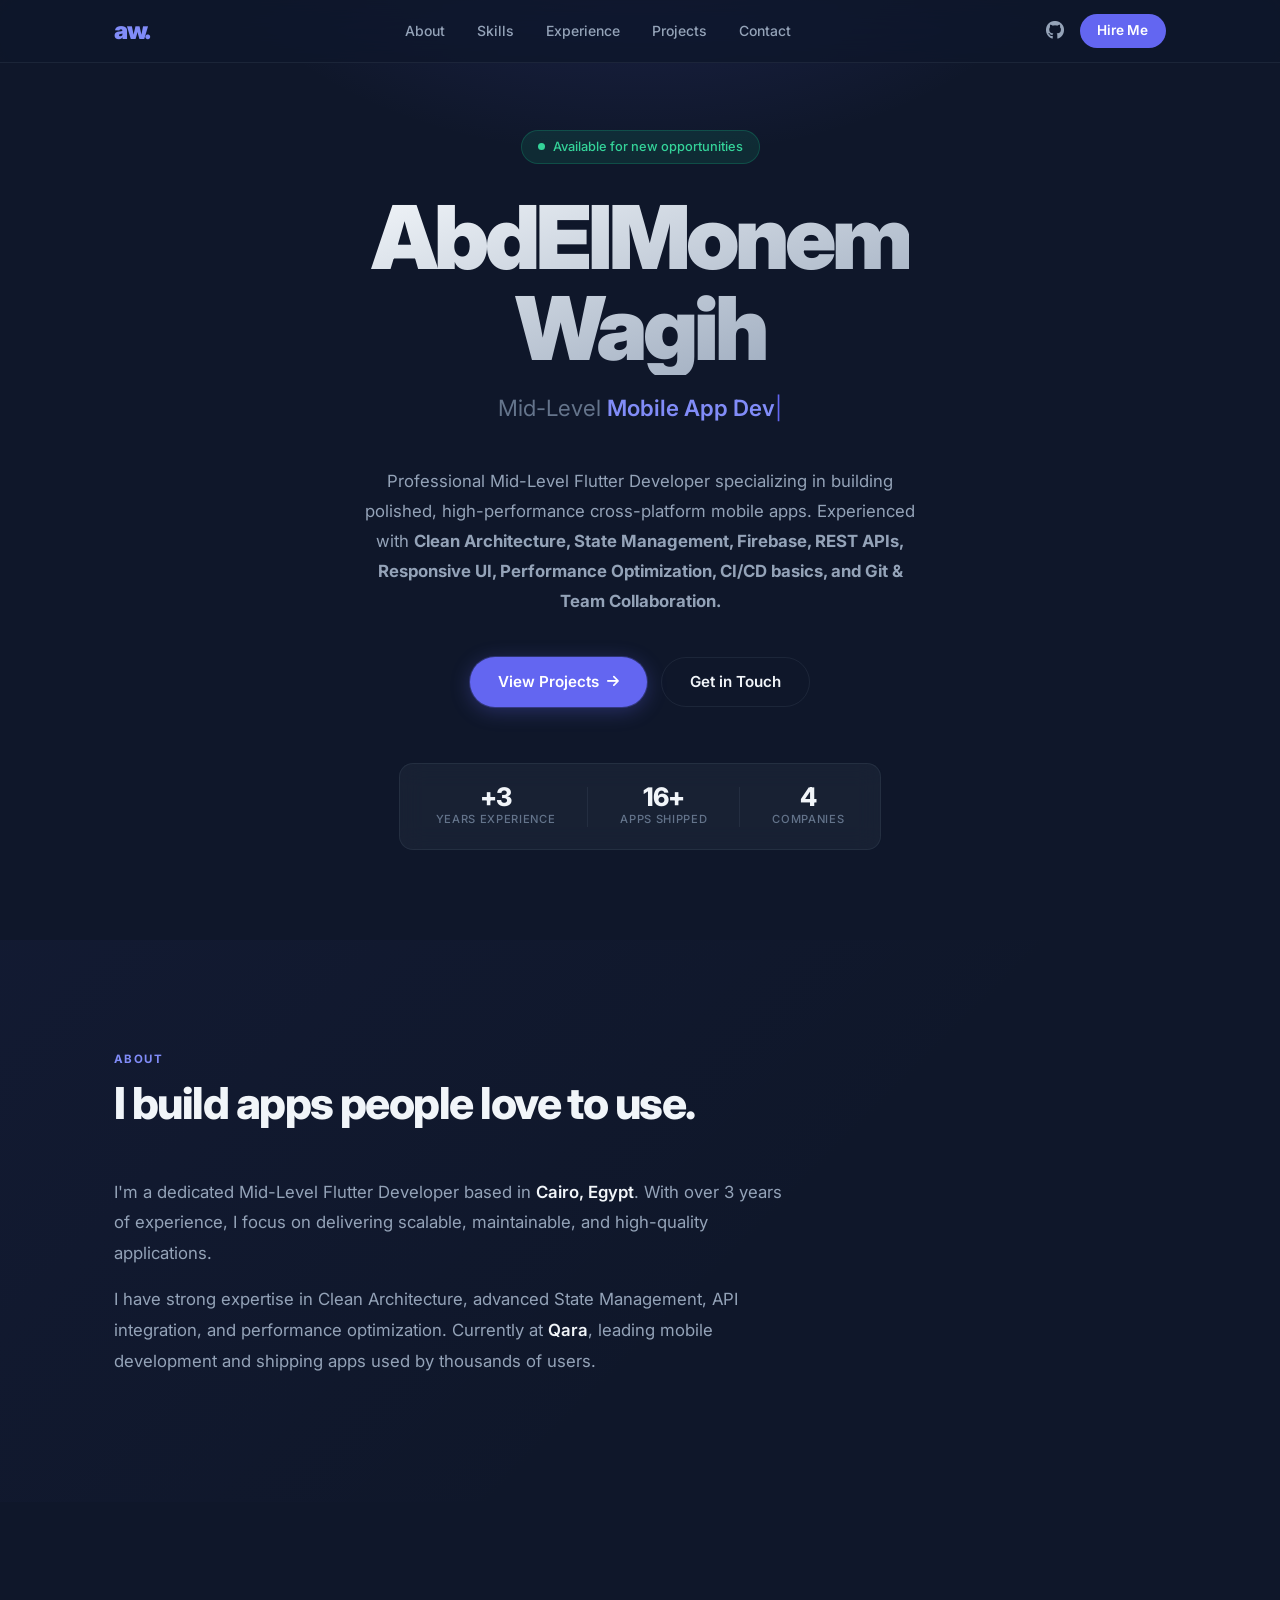
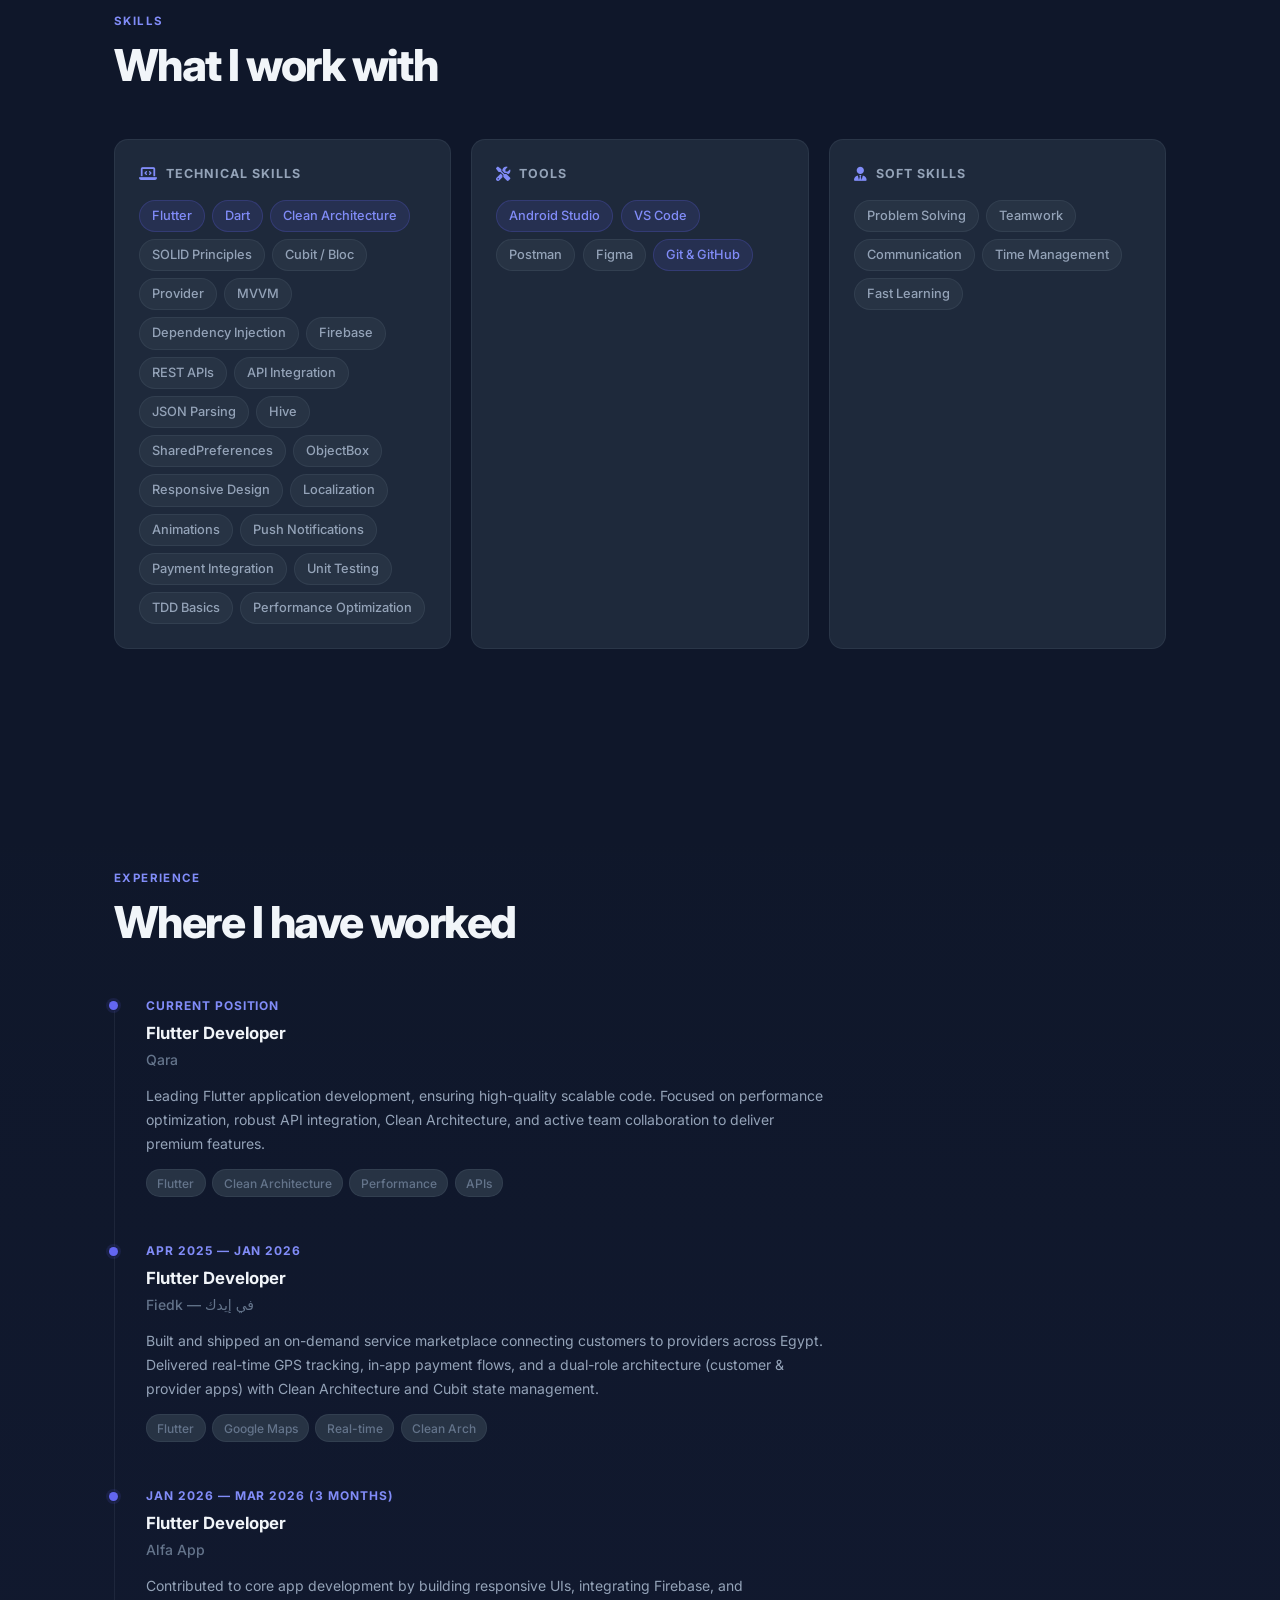
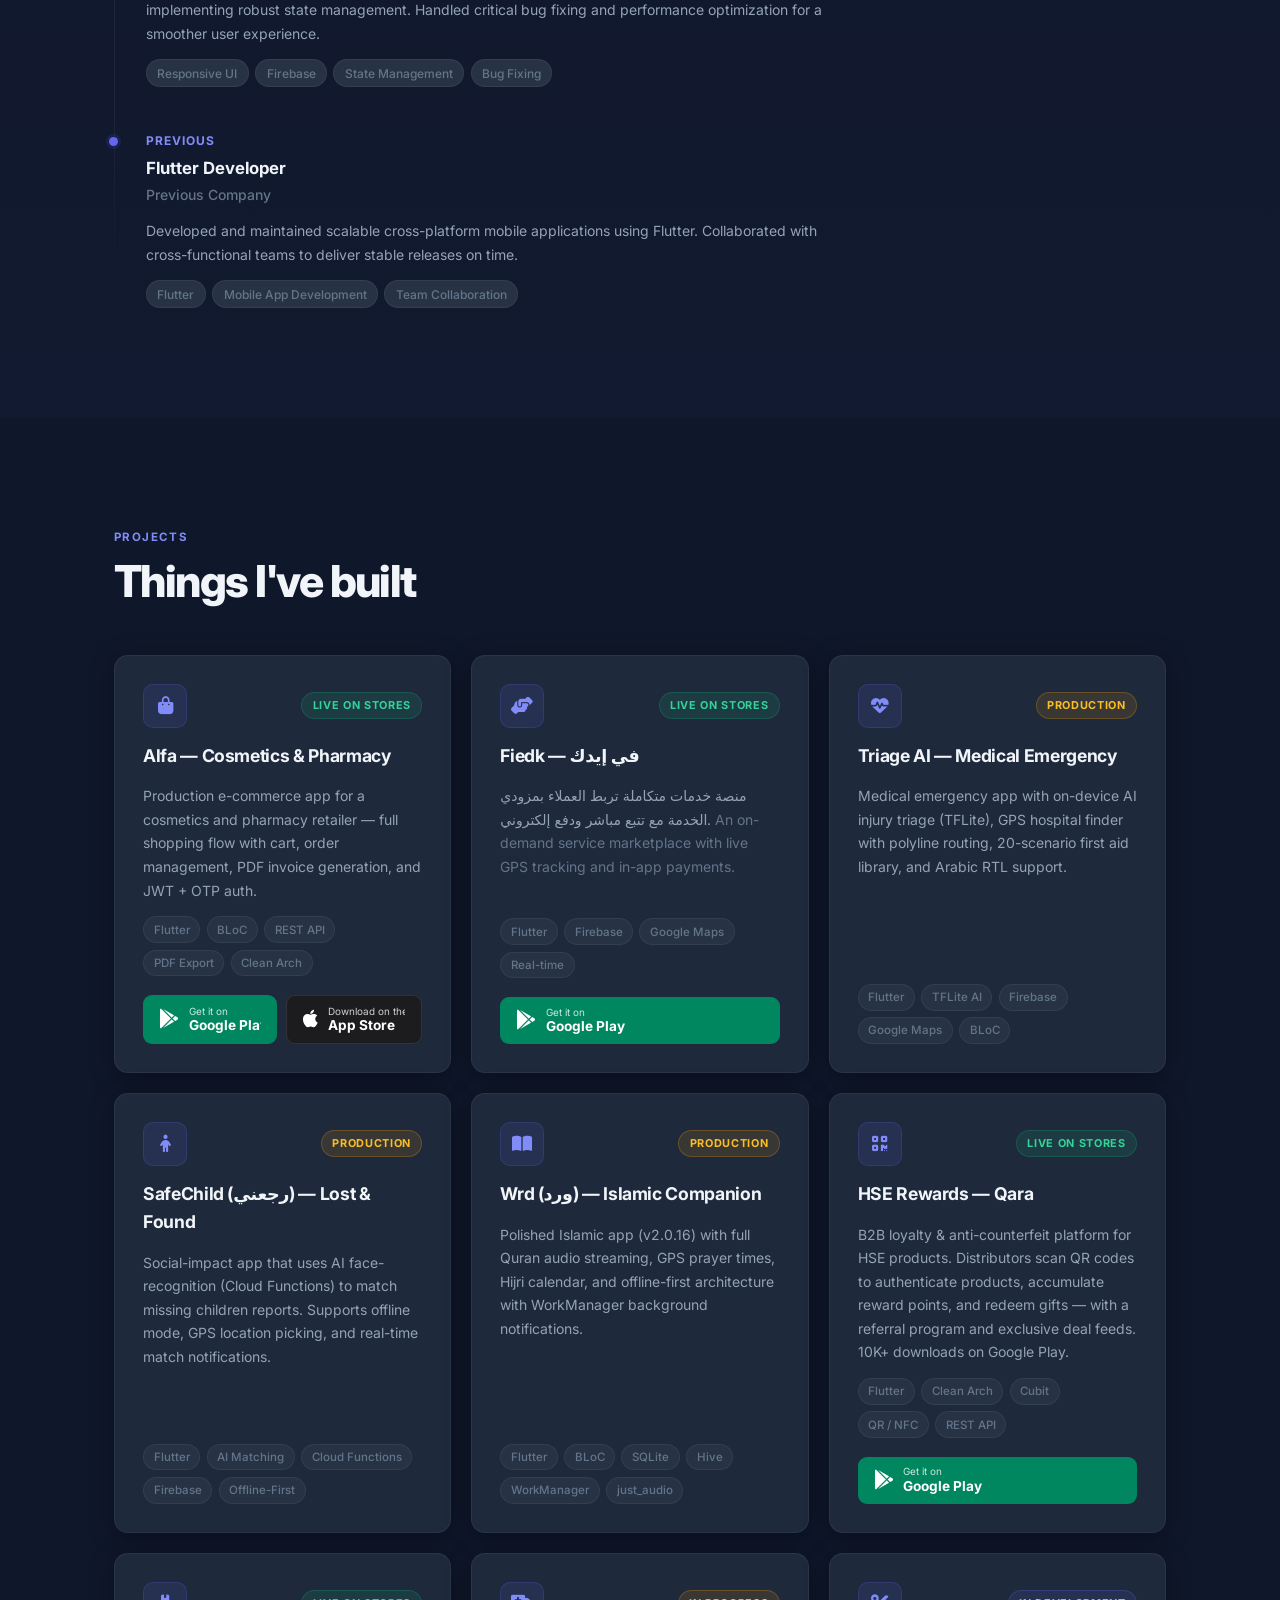
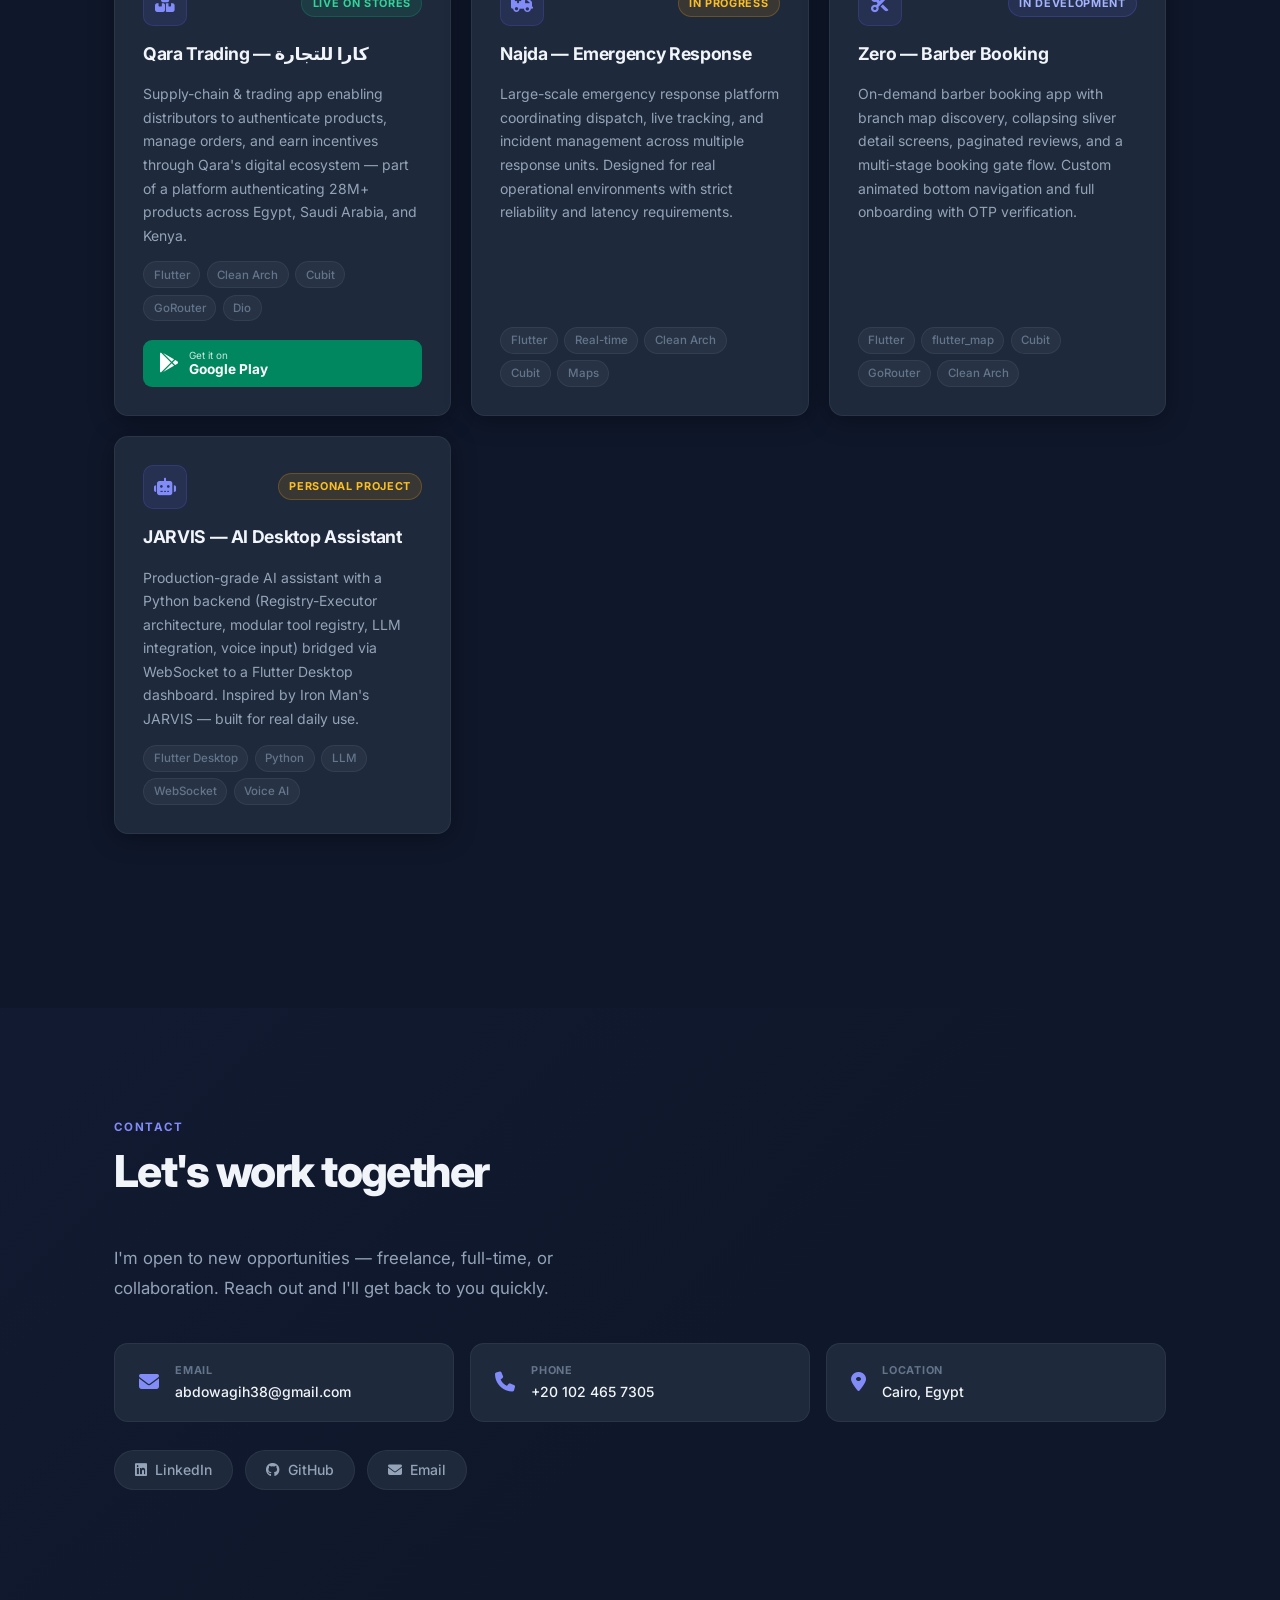
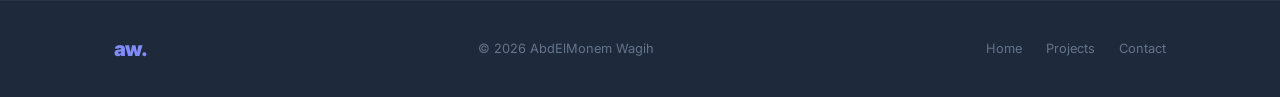
==== commit d41d9277: "update port" ====
--- a/index.html
+++ b/index.html
@@ -1,10 +1,12 @@
 <!DOCTYPE html>
 <html lang="en">
+
 <head>
     <meta charset="UTF-8">
     <meta name="viewport" content="width=device-width, initial-scale=1.0">
     <title>AbdElMonem Wagih — Flutter Developer</title>
-    <meta name="description" content="AbdElMonem Wagih — Flutter Developer with 4+ years of experience building polished cross-platform mobile applications.">
+    <meta name="description"
+        content="AbdElMonem Wagih — Flutter Developer with 4+ years of experience building polished cross-platform mobile applications.">
 
     <meta property="og:title" content="AbdElMonem Wagih — Flutter Developer">
     <meta property="og:description" content="Building polished cross-platform mobile apps with Flutter.">
@@ -13,11 +15,13 @@
 
     <link rel="preconnect" href="https://fonts.googleapis.com">
     <link rel="preconnect" href="https://fonts.gstatic.com" crossorigin>
-    <link href="https://fonts.googleapis.com/css2?family=Inter:wght@300;400;500;600;700;800;900&display=swap" rel="stylesheet">
+    <link href="https://fonts.googleapis.com/css2?family=Inter:wght@300;400;500;600;700;800;900&display=swap"
+        rel="stylesheet">
 
     <link rel="stylesheet" href="style.css">
     <link rel="stylesheet" href="https://cdnjs.cloudflare.com/ajax/libs/font-awesome/6.4.0/css/all.min.css">
 </head>
+
 <body>
 
     <!-- ===== NAV ===== -->
@@ -32,7 +36,8 @@
                 <li><a href="#contact" class="nav-link">Contact</a></li>
             </ul>
             <div class="nav-right">
-                <a href="https://github.com/Abdelmonem-wagih" target="_blank" rel="noopener noreferrer" class="nav-github" aria-label="GitHub">
+                <a href="https://github.com/Abdelmonem-wagih" target="_blank" rel="noopener noreferrer"
+                    class="nav-github" aria-label="GitHub">
                     <i class="fab fa-github"></i>
                 </a>
                 <a href="#contact" class="btn-nav-cta">Hire Me</a>
@@ -63,11 +68,14 @@
                 </div>
                 <h1 class="hero-name reveal" style="transition-delay:.08s">AbdElMonem<br>Wagih</h1>
                 <p class="hero-role reveal" style="transition-delay:.16s">
-                    <span class="role-static">Flutter &amp; </span><span id="typing-text" class="role-typed">Mobile Developer</span><span class="typing-cursor">|</span>
+                    <span class="role-static">Mid-Level </span><span id="typing-text" class="role-typed">Flutter
+                        Developer</span><span class="typing-cursor">|</span>
                 </p>
                 <p class="hero-bio reveal" style="transition-delay:.24s">
-                    Building polished, high-performance cross-platform mobile apps for 4+ years.
-                    I care deeply about clean architecture, smooth UX, and delivering on time.
+                    Professional Mid-Level Flutter Developer specializing in building polished, high-performance
+                    cross-platform mobile apps. Experienced with <strong>Clean Architecture, State Management, Firebase,
+                        REST APIs, Responsive UI, Performance Optimization, CI/CD basics, and Git & Team
+                        Collaboration.</strong>
                 </p>
                 <div class="hero-actions reveal" style="transition-delay:.32s">
                     <a href="#projects" class="btn-primary">
@@ -77,17 +85,17 @@
                 </div>
                 <div class="hero-stats reveal" style="transition-delay:.42s">
                     <div class="stat-item">
-                        <span class="stat-value">4+</span>
+                        <span class="stat-value">+3</span>
                         <span class="stat-label">Years Experience</span>
                     </div>
                     <div class="stat-sep"></div>
                     <div class="stat-item">
-                        <span class="stat-value">14+</span>
+                        <span class="stat-value">16+</span>
                         <span class="stat-label">Apps Shipped</span>
                     </div>
                     <div class="stat-sep"></div>
                     <div class="stat-item">
-                        <span class="stat-value">3</span>
+                        <span class="stat-value">4</span>
                         <span class="stat-label">Companies</span>
                     </div>
                 </div>
@@ -102,13 +110,13 @@
             <h2 class="section-title reveal">I build apps people love to use.</h2>
             <div class="about-body reveal">
                 <p>
-                    I'm a dedicated Flutter developer based in <strong>Cairo, Egypt</strong>. Over the past
-                    4+ years I've worked across healthcare, field services, e-commerce, and more — always
-                    focused on clean code, great performance, and the kind of UI details that make the difference.
+                    I'm a dedicated Mid-Level Flutter Developer based in <strong>Cairo, Egypt</strong>. With over
+                    3 years of experience, I focus on delivering scalable, maintainable, and high-quality applications.
                 </p>
                 <p>
-                    Currently at <strong>Qara Digital Solution</strong>, leading mobile development and shipping
-                    apps used by thousands of real users.
+                    I have strong expertise in Clean Architecture, advanced State Management, API integration, and
+                    performance optimization. Currently at <strong>Qara</strong>, leading mobile development and
+                    shipping apps used by thousands of users.
                 </p>
             </div>
         </div>
@@ -121,42 +129,51 @@
             <h2 class="section-title reveal">What I work with</h2>
             <div class="skills-groups">
                 <div class="skill-group reveal">
-                    <h3 class="skill-group-title"><i class="fas fa-mobile-alt"></i> Mobile</h3>
+                    <h3 class="skill-group-title"><i class="fas fa-laptop-code"></i> Technical Skills</h3>
                     <div class="skill-chips">
                         <span class="chip chip-accent">Flutter</span>
                         <span class="chip chip-accent">Dart</span>
-                        <span class="chip">Android (Native)</span>
-                        <span class="chip">iOS</span>
+                        <span class="chip chip-accent">Clean Architecture</span>
+                        <span class="chip">SOLID Principles</span>
+                        <span class="chip">Cubit / Bloc</span>
+                        <span class="chip">Provider</span>
+                        <span class="chip">MVVM</span>
+                        <span class="chip">Dependency Injection</span>
+                        <span class="chip">Firebase</span>
+                        <span class="chip">REST APIs</span>
+                        <span class="chip">API Integration</span>
+                        <span class="chip">JSON Parsing</span>
+                        <span class="chip">Hive</span>
+                        <span class="chip">SharedPreferences</span>
+                        <span class="chip">ObjectBox</span>
+                        <span class="chip">Responsive Design</span>
+                        <span class="chip">Localization</span>
+                        <span class="chip">Animations</span>
+                        <span class="chip">Push Notifications</span>
+                        <span class="chip">Payment Integration</span>
+                        <span class="chip">Unit Testing</span>
+                        <span class="chip">TDD Basics</span>
+                        <span class="chip">Performance Optimization</span>
                     </div>
                 </div>
                 <div class="skill-group reveal" style="transition-delay:.05s">
-                    <h3 class="skill-group-title"><i class="fas fa-layer-group"></i> Architecture</h3>
-                    <div class="skill-chips">
-                        <span class="chip chip-accent">Clean Architecture</span>
-                        <span class="chip chip-accent">MVVM</span>
-                        <span class="chip">BLoC</span>
-                        <span class="chip">Provider</span>
-                        <span class="chip">Riverpod</span>
-                    </div>
-                </div>
-                <div class="skill-group reveal" style="transition-delay:.1s">
-                    <h3 class="skill-group-title"><i class="fas fa-server"></i> Backend &amp; APIs</h3>
-                    <div class="skill-chips">
-                        <span class="chip chip-accent">Firebase</span>
-                        <span class="chip chip-accent">REST APIs</span>
-                        <span class="chip">Firestore</span>
-                        <span class="chip">Push Notifications</span>
-                        <span class="chip">C++</span>
-                    </div>
-                </div>
-                <div class="skill-group reveal" style="transition-delay:.15s">
                     <h3 class="skill-group-title"><i class="fas fa-tools"></i> Tools</h3>
                     <div class="skill-chips">
+                        <span class="chip chip-accent">Android Studio</span>
+                        <span class="chip chip-accent">VS Code</span>
+                        <span class="chip">Postman</span>
+                        <span class="chip">Figma</span>
                         <span class="chip chip-accent">Git &amp; GitHub</span>
-                        <span class="chip">CI/CD</span>
-                        <span class="chip">Agile / Scrum</span>
-                        <span class="chip">Figma</span>
-                        <span class="chip">Google Maps SDK</span>
+                    </div>
+                </div>
+                <div class="skill-group reveal" style="transition-delay:.1s">
+                    <h3 class="skill-group-title"><i class="fas fa-user-tie"></i> Soft Skills</h3>
+                    <div class="skill-chips">
+                        <span class="chip">Problem Solving</span>
+                        <span class="chip">Teamwork</span>
+                        <span class="chip">Communication</span>
+                        <span class="chip">Time Management</span>
+                        <span class="chip">Fast Learning</span>
                     </div>
                 </div>
             </div>
@@ -167,50 +184,69 @@
     <section id="experience" class="section experience">
         <div class="container">
             <div class="section-label reveal">Experience</div>
-            <h2 class="section-title reveal">Where I've worked</h2>
+            <h2 class="section-title reveal">Where I have worked</h2>
             <div class="timeline">
                 <div class="tl-item reveal">
                     <div class="tl-dot"></div>
                     <div class="tl-content">
-                        <div class="tl-period">2024 — Present</div>
+                        <div class="tl-period">Current Position</div>
                         <div class="tl-role">Flutter Developer</div>
-                        <div class="tl-company">Qara Digital Solution</div>
+                        <div class="tl-company">Qara</div>
                         <p class="tl-desc">
-                            Leading mobile app development, implementing scalable architectures, and
-                            collaborating with cross-functional teams to deliver production-grade applications.
+                            Leading Flutter application development, ensuring high-quality scalable code. Focused on
+                            performance optimization, robust API integration, Clean Architecture, and active team
+                            collaboration to deliver premium features.
                         </p>
                         <div class="tl-tags">
-                            <span>Flutter</span><span>Dart</span><span>Firebase</span><span>REST APIs</span>
+                            <span>Flutter</span><span>Clean Architecture</span><span>Performance</span><span>APIs</span>
                         </div>
                     </div>
                 </div>
                 <div class="tl-item reveal">
                     <div class="tl-dot"></div>
                     <div class="tl-content">
-                        <div class="tl-period">2023 — 2024</div>
+                        <div class="tl-period">Apr 2025 — Jan 2026</div>
                         <div class="tl-role">Flutter Developer</div>
-                        <div class="tl-company">Fieldk — فيلدك</div>
+                        <div class="tl-company">Fiedk — في إيدك</div>
                         <p class="tl-desc">
-                            Developed and maintained multiple mobile apps with a focus on UX optimization,
-                            clean architecture, and performance. Built the Fiedk app from scratch.
+                            Built and shipped an on-demand service marketplace connecting customers to providers across Egypt.
+                            Delivered real-time GPS tracking, in-app payment flows, and a dual-role architecture
+                            (customer &amp; provider apps) with Clean Architecture and Cubit state management.
                         </p>
                         <div class="tl-tags">
-                            <span>Flutter</span><span>MVVM</span><span>API Integration</span><span>UI/UX</span>
+                            <span>Flutter</span><span>Google Maps</span><span>Real-time</span><span>Clean Arch</span>
                         </div>
                     </div>
                 </div>
                 <div class="tl-item reveal">
                     <div class="tl-dot"></div>
                     <div class="tl-content">
-                        <div class="tl-period">2022 — 2023</div>
+                        <div class="tl-period">Jan 2026 — Mar 2026 (3 Months)</div>
                         <div class="tl-role">Flutter Developer</div>
-                        <div class="tl-company">Freelance</div>
+                        <div class="tl-company">Alfa App</div>
                         <p class="tl-desc">
-                            Delivered multiple mobile apps across different industries. Managed client
-                            communication, requirements, and full project lifecycle independently.
+                            Contributed to core app development by building responsive UIs, integrating Firebase, and
+                            implementing robust state management. Handled critical bug fixing and performance
+                            optimization for a smoother user experience.
                         </p>
                         <div class="tl-tags">
-                            <span>Flutter</span><span>Project Management</span><span>Client Relations</span>
+                            <span>Responsive UI</span><span>Firebase</span><span>State Management</span><span>Bug
+                                Fixing</span>
+                        </div>
+                    </div>
+                </div>
+                <div class="tl-item reveal">
+                    <div class="tl-dot"></div>
+                    <div class="tl-content">
+                        <div class="tl-period">Previous</div>
+                        <div class="tl-role">Flutter Developer</div>
+                        <div class="tl-company">Previous Company</div>
+                        <p class="tl-desc">
+                            Developed and maintained scalable cross-platform mobile applications using Flutter.
+                            Collaborated with cross-functional teams to deliver stable releases on time.
+                        </p>
+                        <div class="tl-tags">
+                            <span>Flutter</span><span>Mobile App Development</span><span>Team Collaboration</span>
                         </div>
                     </div>
                 </div>
@@ -226,28 +262,29 @@
 
             <div class="projects-grid">
 
-                <!-- Alfa Pharm — Live -->
+                <!-- Alfa — Live on Stores -->
                 <div class="project-card reveal">
                     <div class="card-top">
-                        <div class="card-icon"><i class="fas fa-pills"></i></div>
+                        <div class="card-icon"><i class="fas fa-shopping-bag"></i></div>
                         <span class="card-badge">Live on Stores</span>
                     </div>
-                    <h3 class="card-title">Alfa Pharm</h3>
-                    <p class="card-desc">
-                        A smart pharmacy and medicine delivery app connecting patients with local pharmacies.
-                        Features include medicine search, prescription uploads, order tracking, and real-time notifications.
-                    </p>
-                    <div class="card-tech">
-                        <span>Flutter</span><span>Firebase</span><span>REST API</span><span>Push Notifications</span>
+                    <h3 class="card-title">Alfa — Cosmetics &amp; Pharmacy</h3>
+                    <p class="card-desc">
+                        Production e-commerce app for a cosmetics and pharmacy retailer — full shopping
+                        flow with cart, order management, PDF invoice generation, and JWT + OTP auth.
+                    </p>
+                    <div class="card-tech">
+                        <span>Flutter</span><span>BLoC</span><span>REST API</span><span>PDF Export</span><span>Clean
+                            Arch</span>
                     </div>
                     <div class="card-actions">
                         <a href="https://play.google.com/store/apps/details?id=com.alfa.pharmApp&pcampaignid=web_share"
-                           target="_blank" rel="noopener noreferrer" class="store-btn play">
+                            target="_blank" rel="noopener noreferrer" class="store-btn play">
                             <i class="fab fa-google-play"></i>
                             <div><small>Get it on</small><strong>Google Play</strong></div>
                         </a>
-                        <a href="https://apps.apple.com/us/app/alfa-pharm/id6759933359"
-                           target="_blank" rel="noopener noreferrer" class="store-btn apple">
+                        <a href="https://apps.apple.com/us/app/alfa-pharm/id6759933359" target="_blank"
+                            rel="noopener noreferrer" class="store-btn apple">
                             <i class="fab fa-apple"></i>
                             <div><small>Download on the</small><strong>App Store</strong></div>
                         </a>
@@ -270,115 +307,163 @@
                     </div>
                     <div class="card-actions">
                         <a href="https://play.google.com/store/apps/details?id=com.tregix.fiedk&pcampaignid=web_share"
-                           target="_blank" rel="noopener noreferrer" class="store-btn play">
+                            target="_blank" rel="noopener noreferrer" class="store-btn play">
                             <i class="fab fa-google-play"></i>
                             <div><small>Get it on</small><strong>Google Play</strong></div>
                         </a>
                     </div>
                 </div>
 
-                <!-- ShopEasy — OSS -->
+                <!-- Triage AI — Medical Emergency -->
                 <div class="project-card reveal" style="transition-delay:.1s">
                     <div class="card-top">
-                        <div class="card-icon"><i class="fas fa-shopping-bag"></i></div>
-                        <span class="card-badge card-badge-oss">Open Source</span>
-                    </div>
-                    <h3 class="card-title">ShopEasy</h3>
-                    <p class="card-desc">
-                        Full-featured e-commerce app with product browsing, cart, secure payments, and
-                        user management — built on clean architecture principles.
-                    </p>
-                    <div class="card-tech">
-                        <span>Flutter</span><span>Dart</span><span>Firebase</span><span>REST API</span>
+                        <div class="card-icon"><i class="fas fa-heartbeat"></i></div>
+                        <span class="card-badge card-badge-pro">Production</span>
+                    </div>
+                    <h3 class="card-title">Triage AI — Medical Emergency</h3>
+                    <p class="card-desc">
+                        Medical emergency app with on-device AI injury triage (TFLite), GPS hospital
+                        finder with polyline routing, 20-scenario first aid library, and Arabic RTL support.
+                    </p>
+                    <div class="card-tech">
+                        <span>Flutter</span><span>TFLite AI</span><span>Firebase</span><span>Google
+                            Maps</span><span>BLoC</span>
+                    </div>
+                </div>
+
+                <!-- SafeChild — رجعني -->
+                <div class="project-card reveal" style="transition-delay:.15s">
+                    <div class="card-top">
+                        <div class="card-icon"><i class="fas fa-child"></i></div>
+                        <span class="card-badge card-badge-pro">Production</span>
+                    </div>
+                    <h3 class="card-title">SafeChild (رجعني) — Lost &amp; Found</h3>
+                    <p class="card-desc">
+                        Social-impact app that uses AI face-recognition (Cloud Functions) to match
+                        missing children reports. Supports offline mode, GPS location picking, and
+                        real-time match notifications.
+                    </p>
+                    <div class="card-tech">
+                        <span>Flutter</span><span>AI Matching</span><span>Cloud
+                            Functions</span><span>Firebase</span><span>Offline-First</span>
+                    </div>
+                </div>
+
+                <!-- Wrd — Islamic Companion -->
+                <div class="project-card reveal" style="transition-delay:.2s">
+                    <div class="card-top">
+                        <div class="card-icon"><i class="fas fa-book-open"></i></div>
+                        <span class="card-badge card-badge-pro">Production</span>
+                    </div>
+                    <h3 class="card-title">Wrd (ورد) — Islamic Companion</h3>
+                    <p class="card-desc">
+                        Polished Islamic app (v2.0.16) with full Quran audio streaming, GPS prayer times,
+                        Hijri calendar, and offline-first architecture with WorkManager background notifications.
+                    </p>
+                    <div class="card-tech">
+                        <span>Flutter</span><span>BLoC</span><span>SQLite</span><span>Hive</span><span>WorkManager</span><span>just_audio</span>
+                    </div>
+                </div>
+
+                <!-- HSE Rewards — Qara -->
+                <div class="project-card reveal" style="transition-delay:.25s">
+                    <div class="card-top">
+                        <div class="card-icon"><i class="fas fa-qrcode"></i></div>
+                        <span class="card-badge">Live on Stores</span>
+                    </div>
+                    <h3 class="card-title">HSE Rewards — Qara</h3>
+                    <p class="card-desc">
+                        B2B loyalty &amp; anti-counterfeit platform for HSE products. Distributors scan QR codes to
+                        authenticate products, accumulate reward points, and redeem gifts — with a referral
+                        program and exclusive deal feeds. 10K+ downloads on Google Play.
+                    </p>
+                    <div class="card-tech">
+                        <span>Flutter</span><span>Clean Arch</span><span>Cubit</span><span>QR / NFC</span><span>REST API</span>
                     </div>
                     <div class="card-actions">
-                        <a href="https://github.com/Abdelmonem-wagih/ShopEasy" target="_blank" rel="noopener noreferrer" class="store-btn github">
-                            <i class="fab fa-github"></i>
-                            <div><small>View on</small><strong>GitHub</strong></div>
+                        <a href="https://play.google.com/store/apps/details?id=com.qara.hse"
+                            target="_blank" rel="noopener noreferrer" class="store-btn play">
+                            <i class="fab fa-google-play"></i>
+                            <div><small>Get it on</small><strong>Google Play</strong></div>
                         </a>
                     </div>
                 </div>
 
-                <!-- FlashChat — OSS -->
-                <div class="project-card reveal" style="transition-delay:.15s">
-                    <div class="card-top">
-                        <div class="card-icon"><i class="fas fa-comment-dots"></i></div>
-                        <span class="card-badge card-badge-oss">Open Source</span>
-                    </div>
-                    <h3 class="card-title">FlashChat</h3>
-                    <p class="card-desc">
-                        Real-time messaging app with secure auth, group chats, and multimedia sharing
-                        powered by Firebase Firestore.
-                    </p>
-                    <div class="card-tech">
-                        <span>Flutter</span><span>Firebase Auth</span><span>Firestore</span><span>Real-time</span>
+                <!-- Qara Trading -->
+                <div class="project-card reveal" style="transition-delay:.3s">
+                    <div class="card-top">
+                        <div class="card-icon"><i class="fas fa-boxes"></i></div>
+                        <span class="card-badge">Live on Stores</span>
+                    </div>
+                    <h3 class="card-title">Qara Trading — كارا للتجارة</h3>
+                    <p class="card-desc">
+                        Supply-chain &amp; trading app enabling distributors to authenticate products, manage orders,
+                        and earn incentives through Qara's digital ecosystem — part of a platform authenticating
+                        28M+ products across Egypt, Saudi Arabia, and Kenya.
+                    </p>
+                    <div class="card-tech">
+                        <span>Flutter</span><span>Clean Arch</span><span>Cubit</span><span>GoRouter</span><span>Dio</span>
                     </div>
                     <div class="card-actions">
-                        <a href="https://github.com/Abdelmonem-wagih/FlashChat" target="_blank" rel="noopener noreferrer" class="store-btn github">
-                            <i class="fab fa-github"></i>
-                            <div><small>View on</small><strong>GitHub</strong></div>
+                        <a href="https://play.google.com/store/apps/details?id=onesource.shiftdigitalsolutions.qaratrading"
+                            target="_blank" rel="noopener noreferrer" class="store-btn play">
+                            <i class="fab fa-google-play"></i>
+                            <div><small>Get it on</small><strong>Google Play</strong></div>
                         </a>
                     </div>
                 </div>
 
-                <!-- ToDo — OSS -->
-                <div class="project-card reveal" style="transition-delay:.2s">
-                    <div class="card-top">
-                        <div class="card-icon"><i class="fas fa-check-square"></i></div>
-                        <span class="card-badge card-badge-oss">Open Source</span>
-                    </div>
-                    <h3 class="card-title">ToDo App</h3>
-                    <p class="card-desc">
-                        Task management app with categorization, reminders, and progress tracking
-                        for better personal productivity.
-                    </p>
-                    <div class="card-tech">
-                        <span>Flutter</span><span>SQLite</span><span>State Management</span>
-                    </div>
-                    <div class="card-actions">
-                        <a href="https://github.com/Abdelmonem-wagih/ToDo" target="_blank" rel="noopener noreferrer" class="store-btn github">
-                            <i class="fab fa-github"></i>
-                            <div><small>View on</small><strong>GitHub</strong></div>
-                        </a>
-                    </div>
-                </div>
-
-                <!-- Clima — OSS -->
-                <div class="project-card reveal" style="transition-delay:.25s">
-                    <div class="card-top">
-                        <div class="card-icon"><i class="fas fa-cloud-sun"></i></div>
-                        <span class="card-badge card-badge-oss">Open Source</span>
-                    </div>
-                    <h3 class="card-title">Clima</h3>
-                    <p class="card-desc">
-                        Weather app with real-time forecasts, location-based data, and smooth
-                        animations for a delightful user experience.
-                    </p>
-                    <div class="card-tech">
-                        <span>Flutter</span><span>Weather API</span><span>Geolocation</span>
-                    </div>
-                    <div class="card-actions">
-                        <a href="https://github.com/Abdelmonem-wagih/Clima" target="_blank" rel="noopener noreferrer" class="store-btn github">
-                            <i class="fab fa-github"></i>
-                            <div><small>View on</small><strong>GitHub</strong></div>
-                        </a>
-                    </div>
-                </div>
-
-            </div>
-
-            <!-- GitHub feed -->
-            <div class="github-section">
-                <div class="github-section-header reveal">
-                    <i class="fab fa-github"></i>
-                    <span>More on GitHub</span>
-                </div>
-                <div id="github-projects-container" class="github-grid">
-                    <div class="loading-placeholder">
-                        <i class="fas fa-spinner fa-spin"></i>
-                        <span>Loading repositories…</span>
-                    </div>
-                </div>
+                <!-- Najda — Emergency Response -->
+                <div class="project-card reveal" style="transition-delay:.35s">
+                    <div class="card-top">
+                        <div class="card-icon"><i class="fas fa-ambulance"></i></div>
+                        <span class="card-badge card-badge-pro">In Progress</span>
+                    </div>
+                    <h3 class="card-title">Najda — Emergency Response</h3>
+                    <p class="card-desc">
+                        Large-scale emergency response platform coordinating dispatch, live tracking,
+                        and incident management across multiple response units. Designed for real operational
+                        environments with strict reliability and latency requirements.
+                    </p>
+                    <div class="card-tech">
+                        <span>Flutter</span><span>Real-time</span><span>Clean Arch</span><span>Cubit</span><span>Maps</span>
+                    </div>
+                </div>
+
+                <!-- Zero — Barber Booking -->
+                <div class="project-card reveal" style="transition-delay:.4s">
+                    <div class="card-top">
+                        <div class="card-icon"><i class="fas fa-cut"></i></div>
+                        <span class="card-badge card-badge-warn">In Development</span>
+                    </div>
+                    <h3 class="card-title">Zero — Barber Booking</h3>
+                    <p class="card-desc">
+                        On-demand barber booking app with branch map discovery, collapsing sliver detail
+                        screens, paginated reviews, and a multi-stage booking gate flow. Custom animated
+                        bottom navigation and full onboarding with OTP verification.
+                    </p>
+                    <div class="card-tech">
+                        <span>Flutter</span><span>flutter_map</span><span>Cubit</span><span>GoRouter</span><span>Clean Arch</span>
+                    </div>
+                </div>
+
+                <!-- JARVIS — AI Desktop Assistant -->
+                <div class="project-card reveal" style="transition-delay:.45s">
+                    <div class="card-top">
+                        <div class="card-icon"><i class="fas fa-robot"></i></div>
+                        <span class="card-badge card-badge-pro">Personal Project</span>
+                    </div>
+                    <h3 class="card-title">JARVIS — AI Desktop Assistant</h3>
+                    <p class="card-desc">
+                        Production-grade AI assistant with a Python backend (Registry-Executor architecture,
+                        modular tool registry, LLM integration, voice input) bridged via WebSocket to a
+                        Flutter Desktop dashboard. Inspired by Iron Man's JARVIS — built for real daily use.
+                    </p>
+                    <div class="card-tech">
+                        <span>Flutter Desktop</span><span>Python</span><span>LLM</span><span>WebSocket</span><span>Voice AI</span>
+                    </div>
+                </div>
+
             </div>
         </div>
     </section>
@@ -416,10 +501,12 @@
                 </div>
             </div>
             <div class="social-row reveal">
-                <a href="https://www.linkedin.com/in/abdelmonem-wagih-0301ba197" target="_blank" rel="noopener noreferrer" class="social-pill">
+                <a href="https://www.linkedin.com/in/abdelmonem-wagih-0301ba197" target="_blank"
+                    rel="noopener noreferrer" class="social-pill">
                     <i class="fab fa-linkedin"></i> LinkedIn
                 </a>
-                <a href="https://github.com/Abdelmonem-wagih" target="_blank" rel="noopener noreferrer" class="social-pill">
+                <a href="https://github.com/Abdelmonem-wagih" target="_blank" rel="noopener noreferrer"
+                    class="social-pill">
                     <i class="fab fa-github"></i> GitHub
                 </a>
                 <a href="mailto:abdowagih38@gmail.com" class="social-pill">
@@ -446,535 +533,5 @@
 
     <script src="script.js"></script>
 </body>
-</html>
-        <div class="nav-container">
-            <div class="nav-logo">
-                <span class="logo-text">AbdElMonem</span>
-            </div>
-            <ul class="nav-menu">
-                <li><a href="#home" class="nav-link">Home</a></li>
-                <li><a href="#about" class="nav-link">About</a></li>
-                <li><a href="#skills" class="nav-link">Skills</a></li>
-                <li><a href="#experience" class="nav-link">Experience</a></li>
-                <li><a href="#projects" class="nav-link">Projects</a></li>
-                <li><a href="#contact" class="nav-link">Contact</a></li>
-            </ul>
-            <div class="nav-toggle">
-                <span class="bar"></span>
-                <span class="bar"></span>
-                <span class="bar"></span>
-            </div>
-        </div>
-    </nav>
-
-    <!-- Hero Section -->
-    <section id="home" class="hero">
-        <div class="hero-container">
-            <div class="hero-content">
-                <div class="hero-text">
-                    <h1 class="hero-title">
-                        Hi, I'm <span class="highlight">AbdElMonem Wagih</span>
-                    </h1>
-                    <div class="typing-container">
-                        <span class="typing-prefix">I'm a </span>
-                        <span id="typing-text" class="typing-text">Flutter Developer</span>
-                        <span class="typing-cursor">|</span>
-                    </div>
-                    <p class="hero-description">
-                        Passionate Flutter developer with 4+ years of experience building scalable, 
-                        high-performance mobile applications. Specializing in cross-platform development 
-                        and clean architecture patterns.
-                    </p>
-                    <div class="hero-buttons">
-                        <a href="#projects" class="btn btn-primary">
-                            <i class="fas fa-code"></i>
-                            View Projects
-                        </a>
-                        <a href="path/to/cv.pdf" class="btn btn-secondary" download>
-                            <i class="fas fa-download"></i>
-                            Download CV
-                        </a>
-                    </div>
-                </div>
-            </div>
-            <div class="scroll-indicator">
-                <span>Scroll Down</span>
-                <div class="scroll-arrow"></div>
-            </div>
-        </div>
-    </section>
-
-    <!-- About Section -->
-    <section id="about" class="about">
-        <div class="container">
-            <h2 class="section-title">About Me</h2>
-            <div class="about-content">
-                <div class="about-text">
-                    <p>
-                        I'm a dedicated Flutter Developer from Cairo, Egypt, with over 4 years of experience 
-                        in mobile app development. I specialize in creating beautiful, performant, and 
-                        user-friendly cross-platform mobile applications.
-                    </p>
-                    <p>
-                        My passion lies in transforming innovative ideas into functional mobile solutions 
-                        that provide exceptional user experiences. I have experience working with various 
-                        industries including e-commerce, entertainment, and productivity applications.
-                    </p>
-                    <div class="about-stats">
-                        <div class="stat">
-                            <div class="stat-number">4+</div>
-                            <div class="stat-label">Years Experience</div>
-                        </div>
-                        <div class="stat">
-                            <div class="stat-number">14+</div>
-                            <div class="stat-label">Projects Completed</div>
-                        </div>
-                        <div class="stat">
-                            <div class="stat-number">100%</div>
-                            <div class="stat-label">Client Satisfaction</div>
-                        </div>
-                    </div>
-                </div>
-            </div>
-        </div>
-    </section>
-
-    <!-- Skills Section -->
-    <section id="skills" class="skills">
-        <div class="container">
-            <h2 class="section-title">Technical Skills</h2>
-            <div class="skills-grid">
-                <!-- Mobile Development -->
-                <div class="skill-category">
-                    <div class="category-header">
-                        <i class="fas fa-mobile-alt"></i>
-                        <h3>Mobile Development</h3>
-                    </div>
-                    <div class="skill-items">
-                        <div class="skill-item">
-                            <span class="skill-name">Flutter</span>
-                            <div class="skill-bar">
-                                <div class="skill-progress" data-width="95"></div>
-                            </div>
-                        </div>
-                        <div class="skill-item">
-                            <span class="skill-name">Dart</span>
-                            <div class="skill-bar">
-                                <div class="skill-progress" data-width="90"></div>
-                            </div>
-                        </div>
-                        <div class="skill-item">
-                            <span class="skill-name">Android (Native)</span>
-                            <div class="skill-bar">
-                                <div class="skill-progress" data-width="75"></div>
-                            </div>
-                        </div>
-                    </div>
-                </div>
-
-                <!-- Backend & APIs -->
-                <div class="skill-category">
-                    <div class="category-header">
-                        <i class="fas fa-server"></i>
-                        <h3>Backend & APIs</h3>
-                    </div>
-                    <div class="skill-items">
-                        <div class="skill-item">
-                            <span class="skill-name">Firebase</span>
-                            <div class="skill-bar">
-                                <div class="skill-progress" data-width="85"></div>
-                            </div>
-                        </div>
-                        <div class="skill-item">
-                            <span class="skill-name">REST APIs</span>
-                            <div class="skill-bar">
-                                <div class="skill-progress" data-width="90"></div>
-                            </div>
-                        </div>
-                        <div class="skill-item">
-                            <span class="skill-name">C++</span>
-                            <div class="skill-bar">
-                                <div class="skill-progress" data-width="70"></div>
-                            </div>
-                        </div>
-                    </div>
-                </div>
-
-                <!-- Tools & Technologies -->
-                <div class="skill-category">
-                    <div class="category-header">
-                        <i class="fas fa-tools"></i>
-                        <h3>Tools & Technologies</h3>
-                    </div>
-                    <div class="skill-items">
-                        <div class="skill-item">
-                            <span class="skill-name">Git & GitHub</span>
-                            <div class="skill-bar">
-                                <div class="skill-progress" data-width="80"></div>
-                            </div>
-                        </div>
-                        <div class="skill-item">
-                            <span class="skill-name">CI/CD</span>
-                            <div class="skill-bar">
-                                <div class="skill-progress" data-width="70"></div>
-                            </div>
-                        </div>
-                        <div class="skill-item">
-                            <span class="skill-name">Agile/Scrum</span>
-                            <div class="skill-bar">
-                                <div class="skill-progress" data-width="85"></div>
-                            </div>
-                        </div>
-                    </div>
-                </div>
-            </div>
-        </div>
-    </section>
-
-    <!-- Experience Section -->
-    <section id="experience" class="experience">
-        <div class="container">
-            <h2 class="section-title">Experience</h2>
-            <div class="timeline">
-                <div class="timeline-item">
-                    <div class="timeline-marker"></div>
-                    <div class="timeline-content">
-                        <div class="timeline-period">2024 - Present</div>
-                        <h3 class="timeline-title">Flutter Developer</h3>
-                        <h4 class="timeline-company">Qara Digital Solution</h4>
-                        <p class="timeline-description">
-                            Leading mobile app development projects, implementing scalable architectures, and 
-                            collaborating with cross-functional teams to deliver high-quality applications 
-                            using Flutter and Dart.
-                        </p>
-                        <div class="timeline-skills">
-                            <span>Flutter</span>
-                            <span>Dart</span>
-                            <span>Firebase</span>
-                            <span>REST APIs</span>
-                        </div>
-                    </div>
-                </div>
-
-                <div class="timeline-item">
-                    <div class="timeline-marker"></div>
-                    <div class="timeline-content">
-                        <div class="timeline-period">2023 - 2024</div>
-                        <h3 class="timeline-title">Flutter Developer</h3>
-                        <h4 class="timeline-company">Fieldk - فيلدك</h4>
-                        <p class="timeline-description">
-                            Developed and maintained multiple mobile applications, focusing on user experience 
-                            optimization and performance improvements. Implemented clean architecture patterns 
-                            and ensured code quality through testing and code reviews.
-                        </p>
-                        <div class="timeline-skills">
-                            <span>Flutter</span>
-                            <span>MVVM</span>
-                            <span>API Integration</span>
-                            <span>UI/UX</span>
-                        </div>
-                    </div>
-                </div>
-
-                <div class="timeline-item">
-                    <div class="timeline-marker"></div>
-                    <div class="timeline-content">
-                        <div class="timeline-period">2022 - 2023</div>
-                        <h3 class="timeline-title">Flutter Developer</h3>
-                        <h4 class="timeline-company">Freelance</h4>
-                        <p class="timeline-description">
-                            Worked on various mobile app projects for different clients, gaining experience 
-                            in project management, client communication, and diverse industry requirements. 
-                            Successfully delivered multiple apps with positive client feedback.
-                        </p>
-                        <div class="timeline-skills">
-                            <span>Flutter</span>
-                            <span>Project Management</span>
-                            <span>Client Relations</span>
-                            <span>Multiple Industries</span>
-                        </div>
-                    </div>
-                </div>
-            </div>
-        </div>
-    </section>
-
-    <!-- Projects Section -->
-    <section id="projects" class="projects">
-        <div class="container">
-            <h2 class="section-title">Featured Projects</h2>
-            
-            <!-- Featured Projects -->
-            <div class="projects-grid">
-
-                <!-- Private Projects — Store Links -->
-                <div class="project-card">
-                    <div class="project-header">
-                        <div class="project-icon">
-                            <i class="fas fa-pills"></i>
-                        </div>
-                        <div class="project-meta">
-                            <span class="project-type">Healthcare</span>
-                        </div>
-                    </div>
-                    <h3 class="project-title">Alfa Pharm</h3>
-                    <p class="project-description">
-                        A smart pharmacy and medicine delivery app connecting patients with local pharmacies.
-                        Features include medicine search, prescription uploads, order tracking, and real-time
-                        notifications for a seamless healthcare experience.
-                    </p>
-                    <div class="project-tech">
-                        <span>Flutter</span>
-                        <span>Firebase</span>
-                        <span>REST API</span>
-                        <span>Push Notifications</span>
-                    </div>
-                    <div class="project-store-links">
-                        <a href="https://play.google.com/store/apps/details?id=com.alfa.pharmApp&pcampaignid=web_share"
-                           target="_blank" rel="noopener noreferrer" class="store-btn store-btn-play">
-                            <i class="fab fa-google-play"></i>
-                            <span><small>Get it on</small>Google Play</span>
-                        </a>
-                        <a href="https://apps.apple.com/us/app/alfa-pharm/id6759933359"
-                           target="_blank" rel="noopener noreferrer" class="store-btn store-btn-apple">
-                            <i class="fab fa-apple"></i>
-                            <span><small>Download on the</small>App Store</span>
-                        </a>
-                    </div>
-                </div>
-
-                <div class="project-card">
-                    <div class="project-header">
-                        <div class="project-icon">
-                            <i class="fas fa-hands-helping"></i>
-                        </div>
-                        <div class="project-meta">
-                            <span class="project-type">Field Services</span>
-                        </div>
-                    </div>
-                    <h3 class="project-title">Fiedk &mdash; في إيدك</h3>
-                    <p class="project-description">
-                        منصة خدمات متكاملة تربط العملاء بمزودي الخدمة في وقت قياسي، مع تتبع مباشر على الخريطة ودفع إلكتروني آمن.
-                        <br><em>A service marketplace connecting customers with on-demand professionals, featuring live GPS tracking and in-app payments.</em>
-                    </p>
-                    <div class="project-tech">
-                        <span>Flutter</span>
-                        <span>Firebase</span>
-                        <span>Google Maps</span>
-                        <span>Real-time</span>
-                    </div>
-                    <div class="project-store-links">
-                        <a href="https://play.google.com/store/apps/details?id=com.tregix.fiedk&pcampaignid=web_share"
-                           target="_blank" rel="noopener noreferrer" class="store-btn store-btn-play">
-                            <i class="fab fa-google-play"></i>
-                            <span><small>Get it on</small>Google Play</span>
-                        </a>
-                    </div>
-                </div>
-
-                <!-- Open Source Projects -->
-                <div class="project-card">
-                    <div class="project-header">
-                        <div class="project-icon">
-                            <i class="fas fa-shopping-cart"></i>
-                        </div>
-                        <div class="project-meta">
-                            <span class="project-type">E-Commerce</span>
-                            <div class="project-links">
-                                <a href="https://github.com/Abdelmonem-wagih/ShopEasy" class="project-link" target="_blank" rel="noopener noreferrer"><i class="fab fa-github"></i></a>
-                            </div>
-                        </div>
-                    </div>
-                    <h3 class="project-title">ShopEasy</h3>
-                    <p class="project-description">
-                        A full-featured e-commerce app with product browsing, shopping cart,
-                        secure payments, and user management built on clean architecture.
-                    </p>
-                    <div class="project-tech">
-                        <span>Flutter</span>
-                        <span>Dart</span>
-                        <span>Firebase</span>
-                        <span>REST API</span>
-                    </div>
-                </div>
-
-                <div class="project-card">
-                    <div class="project-header">
-                        <div class="project-icon">
-                            <i class="fas fa-comments"></i>
-                        </div>
-                        <div class="project-meta">
-                            <span class="project-type">Communication</span>
-                            <div class="project-links">
-                                <a href="https://github.com/Abdelmonem-wagih/FlashChat" class="project-link" target="_blank" rel="noopener noreferrer"><i class="fab fa-github"></i></a>
-                            </div>
-                        </div>
-                    </div>
-                    <h3 class="project-title">FlashChat</h3>
-                    <p class="project-description">
-                        Real-time messaging app with secure authentication, group chats,
-                        and multimedia sharing powered by Firebase Firestore.
-                    </p>
-                    <div class="project-tech">
-                        <span>Flutter</span>
-                        <span>Firebase Auth</span>
-                        <span>Firestore</span>
-                        <span>Real-time</span>
-                    </div>
-                </div>
-
-                <div class="project-card">
-                    <div class="project-header">
-                        <div class="project-icon">
-                            <i class="fas fa-tasks"></i>
-                        </div>
-                        <div class="project-meta">
-                            <span class="project-type">Productivity</span>
-                            <div class="project-links">
-                                <a href="https://github.com/Abdelmonem-wagih/ToDo" class="project-link" target="_blank" rel="noopener noreferrer"><i class="fab fa-github"></i></a>
-                            </div>
-                        </div>
-                    </div>
-                    <h3 class="project-title">ToDo App</h3>
-                    <p class="project-description">
-                        Task management app with categorization, reminders, and progress
-                        tracking for enhanced personal productivity.
-                    </p>
-                    <div class="project-tech">
-                        <span>Flutter</span>
-                        <span>SQLite</span>
-                        <span>State Management</span>
-                        <span>Material Design</span>
-                    </div>
-                </div>
-
-                <div class="project-card">
-                    <div class="project-header">
-                        <div class="project-icon">
-                            <i class="fas fa-cloud-sun"></i>
-                        </div>
-                        <div class="project-meta">
-                            <span class="project-type">Weather</span>
-                            <div class="project-links">
-                                <a href="https://github.com/Abdelmonem-wagih/Clima" class="project-link" target="_blank" rel="noopener noreferrer"><i class="fab fa-github"></i></a>
-                            </div>
-                        </div>
-                    </div>
-                    <h3 class="project-title">Clima</h3>
-                    <p class="project-description">
-                        Weather app with real-time forecasts, location-based data,
-                        and smooth animations for an elegant user experience.
-                    </p>
-                    <div class="project-tech">
-                        <span>Flutter</span>
-                        <span>Weather API</span>
-                        <span>Geolocation</span>
-                        <span>Animations</span>
-                    </div>
-                </div>
-
-            </div>
-
-            <!-- GitHub Projects Section -->
-            <div class="github-projects">
-                <h3 class="subsection-title">
-                    <i class="fab fa-github"></i>
-                    GitHub Projects
-                </h3>
-                <div id="github-projects-container" class="github-grid">
-                    <!-- GitHub projects will be loaded here by JavaScript -->
-                    <div class="loading-placeholder">
-                        <i class="fas fa-spinner fa-spin"></i>
-                        <span>Loading GitHub projects...</span>
-                    </div>
-                </div>
-            </div>
-        </div>
-    </section>
-
-    <!-- Contact Section -->
-    <section id="contact" class="contact">
-        <div class="container">
-            <h2 class="section-title">Get In Touch</h2>
-            <div class="contact-content">
-                <div class="contact-info">
-                    <h3>Let's Work Together</h3>
-                    <p>
-                        I'm always interested in new opportunities and exciting projects. 
-                        Whether you have a question or just want to say hi, I'll do my best to get back to you!
-                    </p>
-                    
-                    <div class="contact-items">
-                        <div class="contact-item">
-                            <div class="contact-icon">
-                                <i class="fas fa-envelope"></i>
-                            </div>
-                            <div class="contact-details">
-                                <h4>Email</h4>
-                                <a href="mailto:abdowagih38@gmail.com">abdowagih38@gmail.com</a>
-                            </div>
-                        </div>
-                        
-                        <div class="contact-item">
-                            <div class="contact-icon">
-                                <i class="fas fa-phone"></i>
-                            </div>
-                            <div class="contact-details">
-                                <h4>Phone</h4>
-                                <a href="tel:+201024657305">+20 102 465 7305</a>
-                            </div>
-                        </div>
-                        
-                        <div class="contact-item">
-                            <div class="contact-icon">
-                                <i class="fas fa-map-marker-alt"></i>
-                            </div>
-                            <div class="contact-details">
-                                <h4>Location</h4>
-                                <span>Cairo, Egypt</span>
-                            </div>
-                        </div>
-                    </div>
-                    
-                    <div class="social-links">
-                        <a href="https://www.linkedin.com/in/abdelmonem-wagih-0301ba197" target="_blank" class="social-link">
-                            <i class="fab fa-linkedin"></i>
-                        </a>
-                        <a href="https://github.com/Abdelmonem-wagih" target="_blank" class="social-link">
-                            <i class="fab fa-github"></i>
-                        </a>
-                        <a href="mailto:abdowagih38@gmail.com" class="social-link">
-                            <i class="fas fa-envelope"></i>
-                        </a>
-                        <a href="tel:+201024657305" class="social-link">
-                            <i class="fas fa-phone"></i>
-                        </a>
-                    </div>
-                </div>
-                
-            </div>
-        </div>
-    </section>
-
-    <!-- Footer -->
-    <footer class="footer">
-        <div class="container">
-            <div class="footer-content">
-                <div class="footer-text">
-                    <p>&copy; 2026 AbdElMonem Wagih. All rights reserved.</p>
-                    <p>Built with passion and dedication</p>
-                </div>
-                <div class="footer-links">
-                    <a href="#home">Home</a>
-                    <a href="#about">About</a>
-                    <a href="#projects">Projects</a>
-                    <a href="#contact">Contact</a>
-                </div>
-            </div>
-        </div>
-    </footer>
-
-    <!-- JavaScript -->
-    <script src="script.js"></script>
-</body>
+
 </html>
--- a/style.css
+++ b/style.css
@@ -681,6 +681,18 @@
     border-color: rgba(99, 102, 241, 0.2);
 }
 
+.card-badge-pro {
+    background: rgba(245, 158, 11, 0.12);
+    color: #fbbf24;
+    border: 1px solid rgba(245, 158, 11, 0.25);
+}
+
+.card-badge-warn {
+    background: rgba(99, 102, 241, 0.12);
+    color: #a5b4fc;
+    border: 1px solid rgba(99, 102, 241, 0.25);
+}
+
 .card-title {
     font-size: 1.1rem;
     font-weight: 700;
